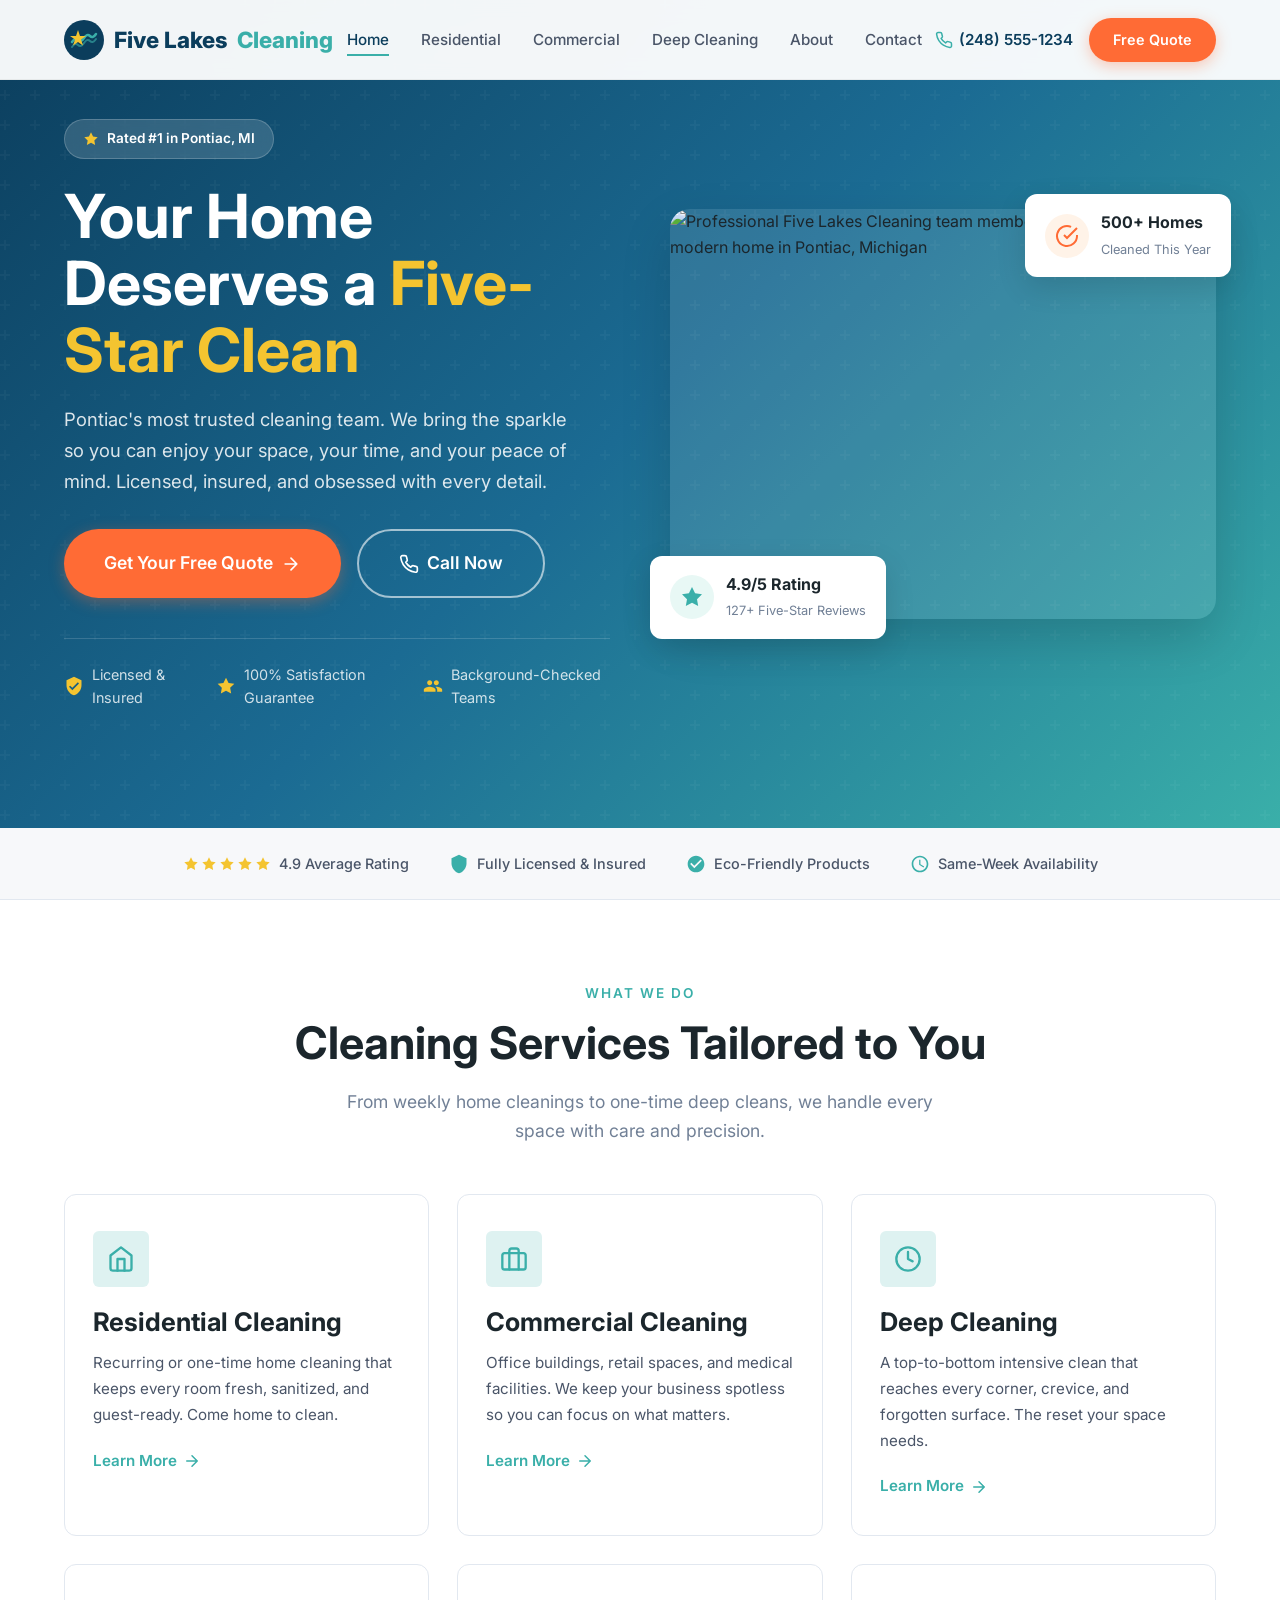
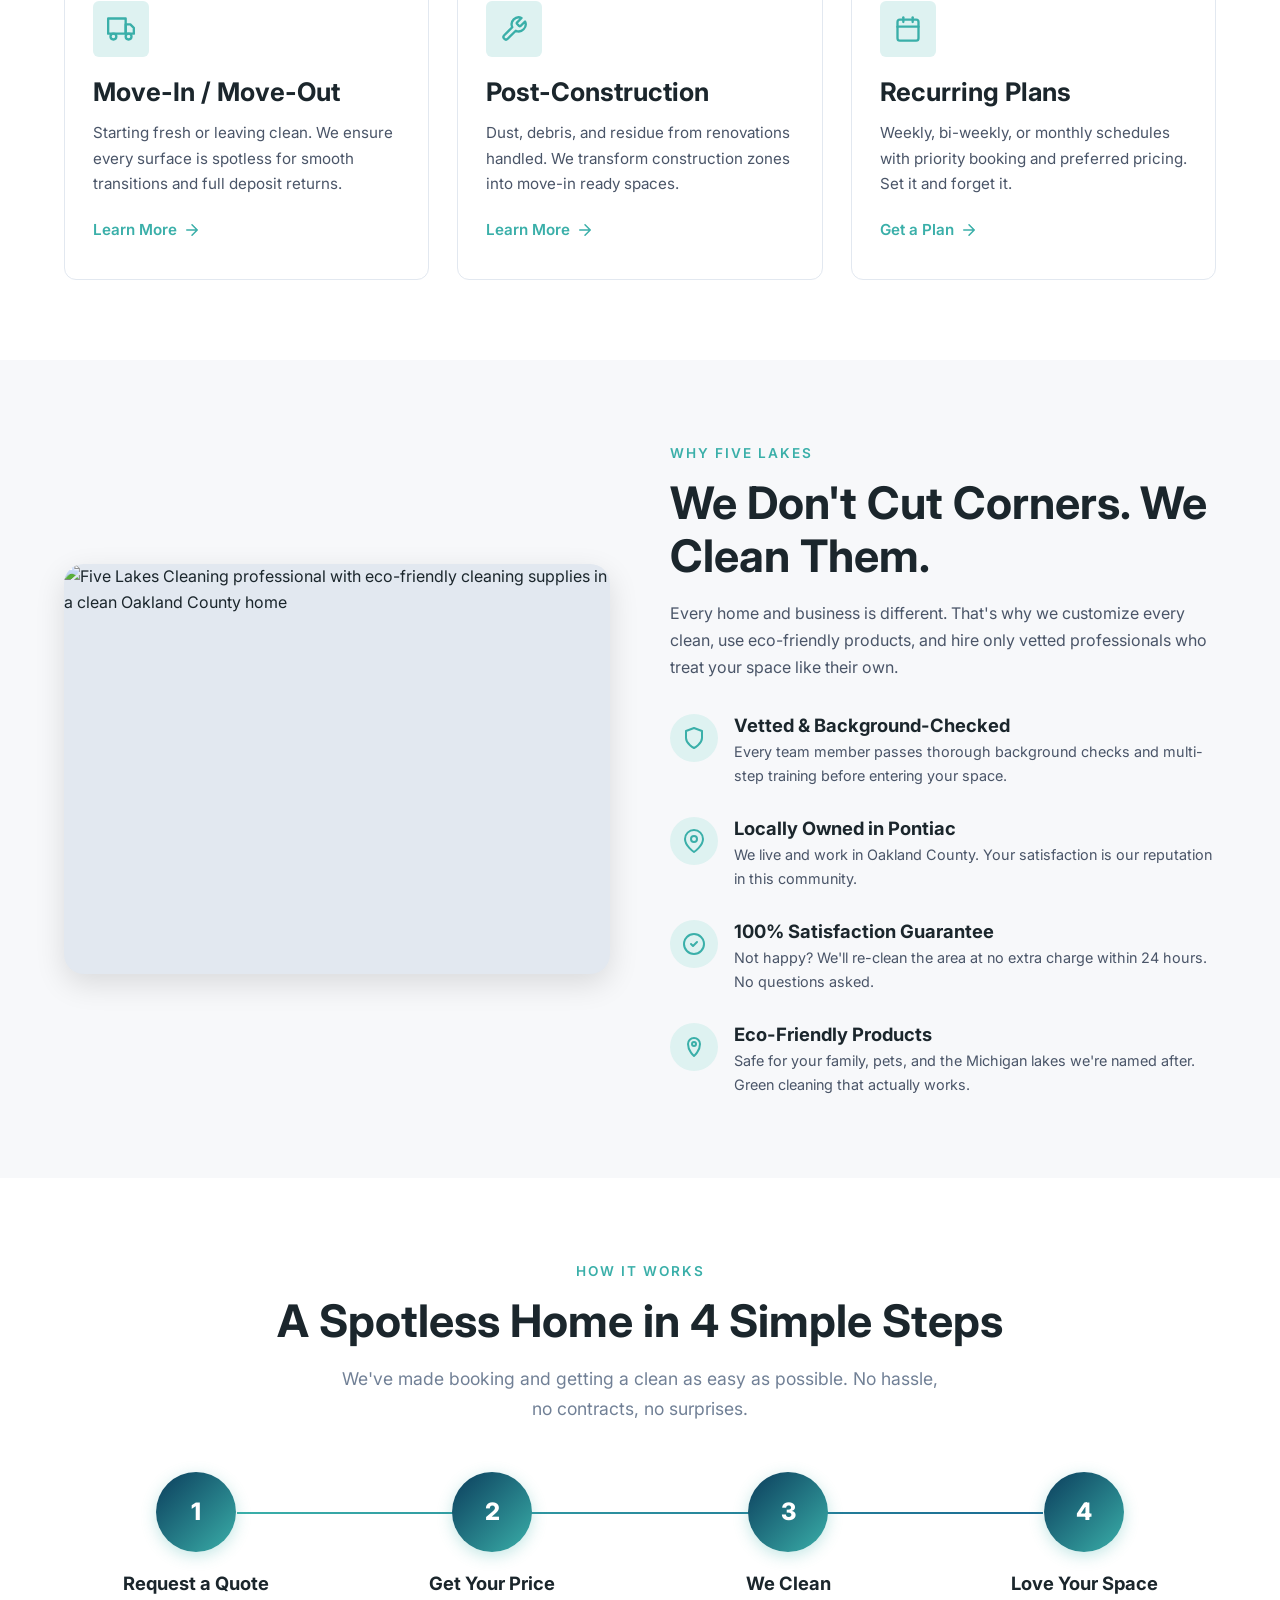
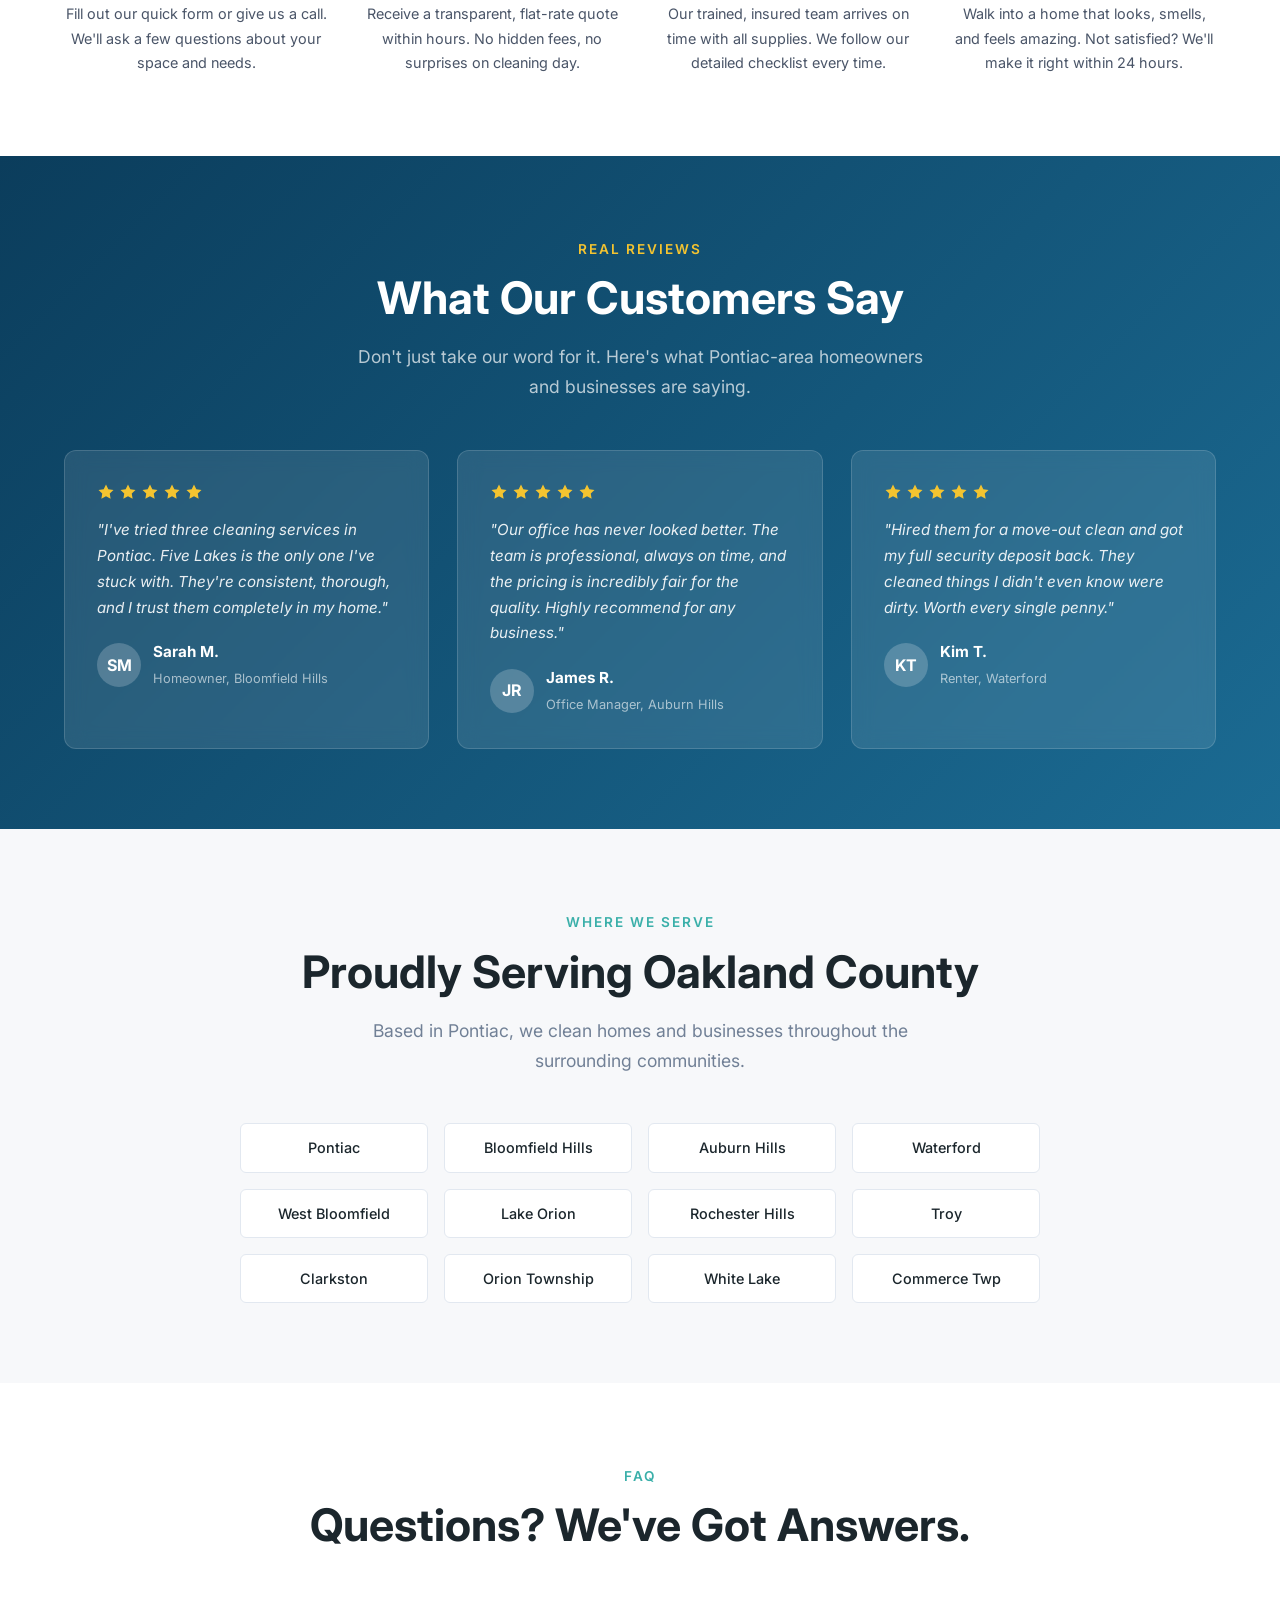
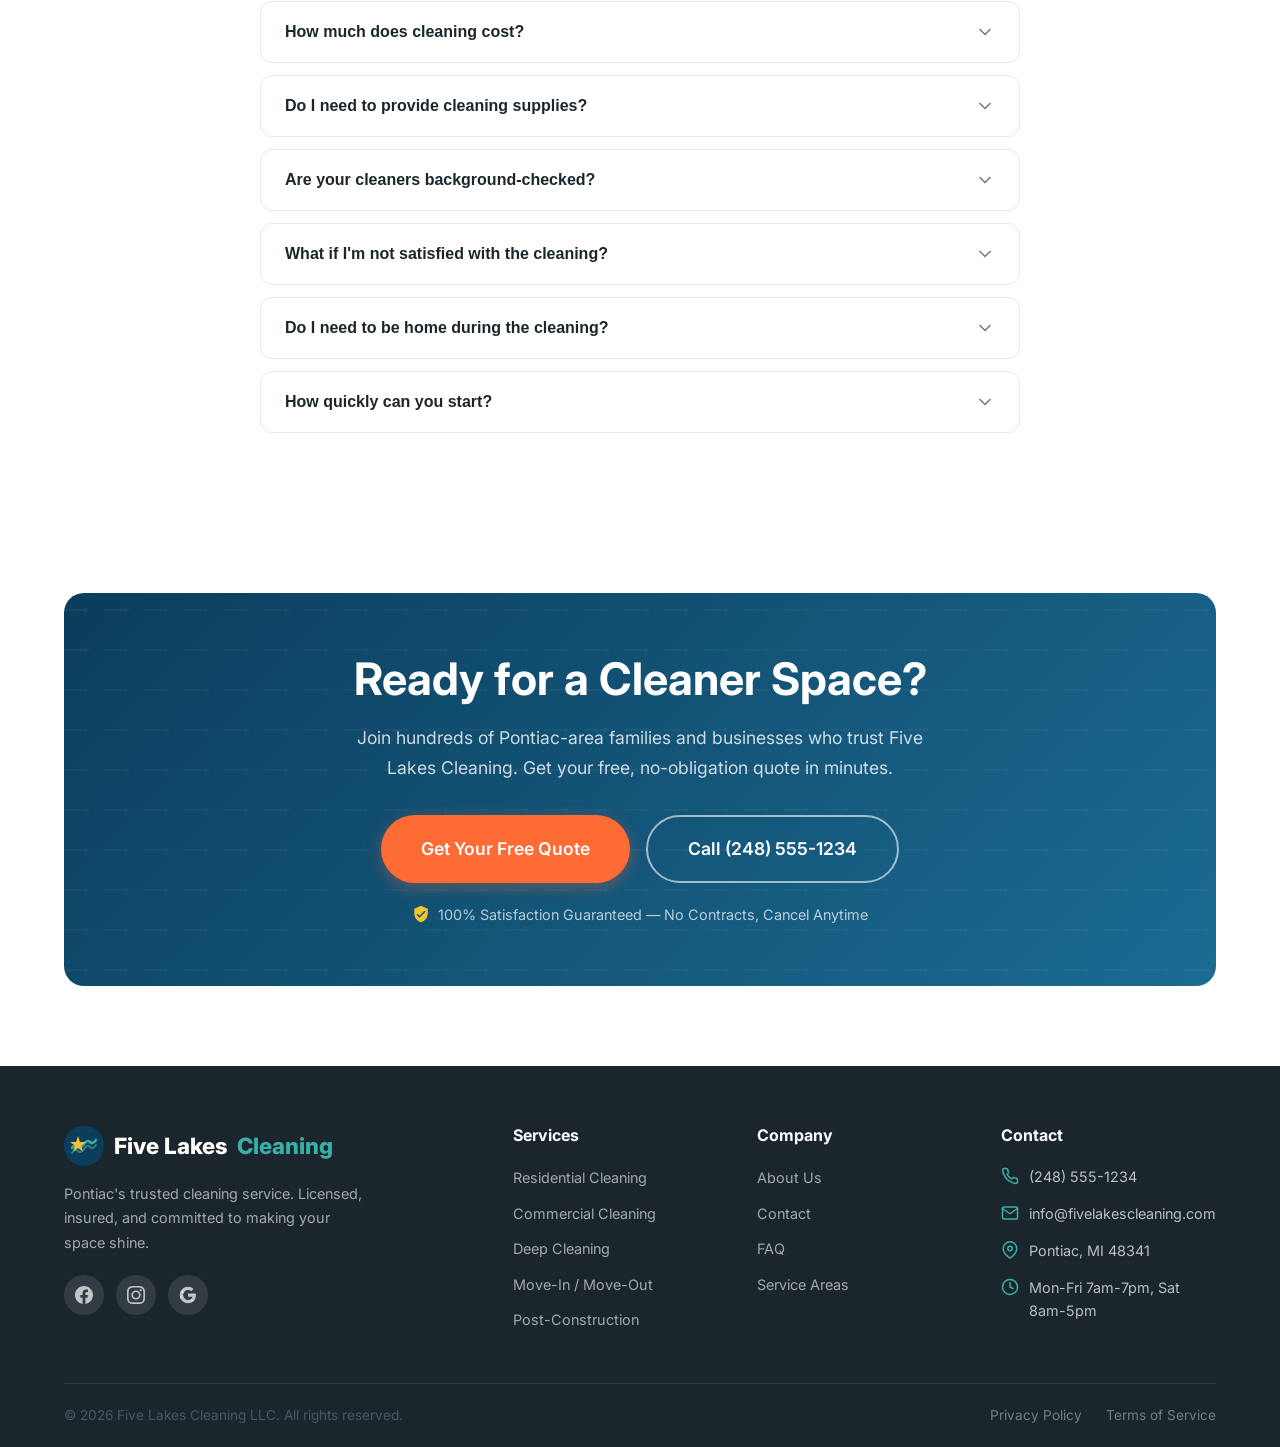
==== index.html @ cbcd9a7a "Initial Five Lakes Cleaning website" ====
<!DOCTYPE html>
<html lang="en">
<head>
  <meta charset="UTF-8">
  <meta name="viewport" content="width=device-width, initial-scale=1.0">
  <title>Five Lakes Cleaning | Professional Cleaning Services in Pontiac, MI</title>
  <meta name="description" content="Five Lakes Cleaning provides top-rated residential and commercial cleaning services in Pontiac, Michigan and surrounding Oakland County communities. Licensed, insured, 100% satisfaction guaranteed.">
  <meta name="keywords" content="cleaning service Pontiac MI, house cleaning Pontiac Michigan, commercial cleaning Oakland County, move in move out cleaning, deep cleaning Pontiac">
  <link rel="canonical" href="https://fivelakescleaning.com/">

  <!-- Open Graph -->
  <meta property="og:title" content="Five Lakes Cleaning | Pontiac, MI's Trusted Cleaning Service">
  <meta property="og:description" content="Professional residential & commercial cleaning in Pontiac, MI. Licensed, insured, 100% satisfaction guaranteed. Get your free quote today.">
  <meta property="og:type" content="website">
  <meta property="og:url" content="https://fivelakescleaning.com/">
  <meta property="og:locale" content="en_US">
  <meta property="og:site_name" content="Five Lakes Cleaning">

  <!-- Twitter -->
  <meta name="twitter:card" content="summary_large_image">
  <meta name="twitter:title" content="Five Lakes Cleaning | Pontiac, MI">
  <meta name="twitter:description" content="Professional cleaning services in Pontiac, Michigan. Get your free quote today.">

  <!-- Fonts -->
  <link rel="preconnect" href="https://fonts.googleapis.com">
  <link rel="preconnect" href="https://fonts.gstatic.com" crossorigin>
  <link href="https://fonts.googleapis.com/css2?family=Inter:wght@400;500;600;700;800&display=swap" rel="stylesheet">

  <!-- Styles -->
  <link rel="stylesheet" href="/css/styles.css">

  <!-- Favicon -->
  <link rel="icon" type="image/svg+xml" href="data:image/svg+xml,%3Csvg xmlns='http://www.w3.org/2000/svg' viewBox='0 0 100 100'%3E%3Ctext y='.9em' font-size='90'%3E%F0%9F%8C%8A%3C/text%3E%3C/svg%3E">

  <!-- Schema.org Local Business -->
  <script type="application/ld+json">
  {
    "@context": "https://schema.org",
    "@type": "LocalBusiness",
    "@id": "https://fivelakescleaning.com",
    "name": "Five Lakes Cleaning",
    "description": "Professional residential and commercial cleaning services in Pontiac, Michigan and Oakland County.",
    "url": "https://fivelakescleaning.com",
    "telephone": "+12485551234",
    "email": "info@fivelakescleaning.com",
    "address": {
      "@type": "PostalAddress",
      "addressLocality": "Pontiac",
      "addressRegion": "MI",
      "postalCode": "48341",
      "addressCountry": "US"
    },
    "geo": {
      "@type": "GeoCoordinates",
      "latitude": 42.6389,
      "longitude": -83.2910
    },
    "areaServed": [
      "Pontiac", "Bloomfield Hills", "Auburn Hills", "Waterford",
      "West Bloomfield", "Lake Orion", "Rochester Hills", "Troy",
      "Clarkston", "Orion Township", "White Lake", "Commerce Township"
    ],
    "priceRange": "$$",
    "openingHoursSpecification": [
      {
        "@type": "OpeningHoursSpecification",
        "dayOfWeek": ["Monday","Tuesday","Wednesday","Thursday","Friday"],
        "opens": "07:00",
        "closes": "19:00"
      },
      {
        "@type": "OpeningHoursSpecification",
        "dayOfWeek": "Saturday",
        "opens": "08:00",
        "closes": "17:00"
      }
    ],
    "aggregateRating": {
      "@type": "AggregateRating",
      "ratingValue": "4.9",
      "reviewCount": "127"
    },
    "hasOfferCatalog": {
      "@type": "OfferCatalog",
      "name": "Cleaning Services",
      "itemListElement": [
        {"@type": "Offer", "itemOffered": {"@type": "Service", "name": "Residential Cleaning"}},
        {"@type": "Offer", "itemOffered": {"@type": "Service", "name": "Commercial Cleaning"}},
        {"@type": "Offer", "itemOffered": {"@type": "Service", "name": "Deep Cleaning"}},
        {"@type": "Offer", "itemOffered": {"@type": "Service", "name": "Move-In/Move-Out Cleaning"}},
        {"@type": "Offer", "itemOffered": {"@type": "Service", "name": "Post-Construction Cleaning"}}
      ]
    }
  }
  </script>
</head>
<body>
  <a href="#main" class="skip-nav">Skip to main content</a>

  <!-- ===== HEADER ===== -->
  <header class="header" role="banner">
    <nav class="nav" aria-label="Main navigation">
      <a href="/" class="logo" aria-label="Five Lakes Cleaning - Home">
        <svg viewBox="0 0 40 40" fill="none" xmlns="http://www.w3.org/2000/svg">
          <circle cx="20" cy="20" r="20" fill="#0B3D5C"/>
          <path d="M8 22c2-3 4-4 6-2s4 1 6-2 4-4 6-2 4 1 6-2" stroke="#3AAFA9" stroke-width="2.5" stroke-linecap="round" fill="none"/>
          <path d="M8 27c2-3 4-4 6-2s4 1 6-2 4-4 6-2 4 1 6-2" stroke="#3AAFA9" stroke-width="2" stroke-linecap="round" fill="none" opacity="0.6"/>
          <path d="M14 10l2 6h6l-5 3.5 2 6-5-3.5-5 3.5 2-6L6 16h6l2-6z" fill="#F4C430" stroke="none"/>
        </svg>
        Five Lakes <span>Cleaning</span>
      </a>

      <div class="nav-links">
        <a href="/" class="active">Home</a>
        <a href="/residential/">Residential</a>
        <a href="/commercial/">Commercial</a>
        <a href="/deep-cleaning/">Deep Cleaning</a>
        <a href="/about/">About</a>
        <a href="/contact/">Contact</a>
      </div>

      <div class="nav-cta">
        <a href="tel:+12485551234" class="nav-phone">
          <svg xmlns="http://www.w3.org/2000/svg" viewBox="0 0 24 24" fill="none" stroke="currentColor" stroke-width="2" stroke-linecap="round" stroke-linejoin="round"><path d="M22 16.92v3a2 2 0 01-2.18 2 19.79 19.79 0 01-8.63-3.07 19.5 19.5 0 01-6-6 19.79 19.79 0 01-3.07-8.67A2 2 0 014.11 2h3a2 2 0 012 1.72c.127.96.361 1.903.7 2.81a2 2 0 01-.45 2.11L8.09 9.91a16 16 0 006 6l1.27-1.27a2 2 0 012.11-.45c.907.339 1.85.573 2.81.7A2 2 0 0122 16.92z"/></svg>
          (248) 555-1234
        </a>
        <a href="/contact/" class="btn btn-primary btn-sm">Free Quote</a>
      </div>

      <button class="menu-toggle" aria-label="Toggle navigation" aria-expanded="false">
        <span></span><span></span><span></span>
      </button>
    </nav>
  </header>

  <main id="main">
    <!-- ===== HERO ===== -->
    <section class="hero" aria-label="Welcome">
      <div class="container">
        <div class="hero-grid">
          <div class="hero-content">
            <div class="hero-badge">
              <svg xmlns="http://www.w3.org/2000/svg" viewBox="0 0 24 24" fill="currentColor"><path d="M12 2l3.09 6.26L22 9.27l-5 4.87 1.18 6.88L12 17.77l-6.18 3.25L7 14.14 2 9.27l6.91-1.01L12 2z"/></svg>
              Rated #1 in Pontiac, MI
            </div>
            <h1>Your Home Deserves a <em>Five-Star Clean</em></h1>
            <p class="hero-description">Pontiac's most trusted cleaning team. We bring the sparkle so you can enjoy your space, your time, and your peace of mind. Licensed, insured, and obsessed with every detail.</p>
            <div class="hero-buttons">
              <a href="/contact/" class="btn btn-primary btn-lg">Get Your Free Quote
                <svg xmlns="http://www.w3.org/2000/svg" width="20" height="20" viewBox="0 0 24 24" fill="none" stroke="currentColor" stroke-width="2" stroke-linecap="round" stroke-linejoin="round"><path d="M5 12h14M12 5l7 7-7 7"/></svg>
              </a>
              <a href="tel:+12485551234" class="btn btn-outline-white btn-lg">
                <svg xmlns="http://www.w3.org/2000/svg" width="20" height="20" viewBox="0 0 24 24" fill="none" stroke="currentColor" stroke-width="2" stroke-linecap="round" stroke-linejoin="round"><path d="M22 16.92v3a2 2 0 01-2.18 2 19.79 19.79 0 01-8.63-3.07 19.5 19.5 0 01-6-6 19.79 19.79 0 01-3.07-8.67A2 2 0 014.11 2h3a2 2 0 012 1.72c.127.96.361 1.903.7 2.81a2 2 0 01-.45 2.11L8.09 9.91a16 16 0 006 6l1.27-1.27a2 2 0 012.11-.45c.907.339 1.85.573 2.81.7A2 2 0 0122 16.92z"/></svg>
                Call Now
              </a>
            </div>
            <div class="hero-trust">
              <div class="trust-item">
                <svg xmlns="http://www.w3.org/2000/svg" viewBox="0 0 24 24" fill="currentColor"><path d="M12 1L3 5v6c0 5.55 3.84 10.74 9 12 5.16-1.26 9-6.45 9-12V5l-9-4zm-2 16l-4-4 1.41-1.41L10 14.17l6.59-6.59L18 9l-8 8z"/></svg>
                Licensed &amp; Insured
              </div>
              <div class="trust-item">
                <svg xmlns="http://www.w3.org/2000/svg" viewBox="0 0 24 24" fill="currentColor"><path d="M12 2l3.09 6.26L22 9.27l-5 4.87 1.18 6.88L12 17.77l-6.18 3.25L7 14.14 2 9.27l6.91-1.01L12 2z"/></svg>
                100% Satisfaction Guarantee
              </div>
              <div class="trust-item">
                <svg xmlns="http://www.w3.org/2000/svg" viewBox="0 0 24 24" fill="currentColor"><path d="M16 11c1.66 0 2.99-1.34 2.99-3S17.66 5 16 5c-1.66 0-3 1.34-3 3s1.34 3 3 3zm-8 0c1.66 0 2.99-1.34 2.99-3S9.66 5 8 5C6.34 5 5 6.34 5 8s1.34 3 3 3zm0 2c-2.33 0-7 1.17-7 3.5V19h14v-2.5c0-2.33-4.67-3.5-7-3.5zm8 0c-.29 0-.62.02-.97.05 1.16.84 1.97 1.97 1.97 3.45V19h6v-2.5c0-2.33-4.67-3.5-7-3.5z"/></svg>
                Background-Checked Teams
              </div>
            </div>
          </div>

          <div class="hero-image">
            <div class="hero-image-wrapper">
              <img src="https://images.unsplash.com/photo-1581578731548-c64695cc6952?auto=format&fit=crop&w=800&q=80" alt="Professional Five Lakes Cleaning team member cleaning a bright modern home in Pontiac, Michigan" width="800" height="600" loading="eager">
            </div>
            <div class="hero-float-card card-rating">
              <div class="float-card-icon green">
                <svg xmlns="http://www.w3.org/2000/svg" width="24" height="24" viewBox="0 0 24 24" fill="currentColor"><path d="M12 2l3.09 6.26L22 9.27l-5 4.87 1.18 6.88L12 17.77l-6.18 3.25L7 14.14 2 9.27l6.91-1.01L12 2z"/></svg>
              </div>
              <div class="float-card-text">
                <strong>4.9/5 Rating</strong>
                <span>127+ Five-Star Reviews</span>
              </div>
            </div>
            <div class="hero-float-card card-bookings">
              <div class="float-card-icon orange">
                <svg xmlns="http://www.w3.org/2000/svg" width="24" height="24" viewBox="0 0 24 24" fill="none" stroke="currentColor" stroke-width="2"><path d="M22 11.08V12a10 10 0 11-5.93-9.14"/><polyline points="22 4 12 14.01 9 11.01"/></svg>
              </div>
              <div class="float-card-text">
                <strong>500+ Homes</strong>
                <span>Cleaned This Year</span>
              </div>
            </div>
          </div>
        </div>
      </div>
    </section>

    <!-- ===== SOCIAL PROOF BAR ===== -->
    <section class="social-proof-bar" aria-label="Social proof">
      <div class="container">
        <div class="proof-items">
          <div class="proof-item">
            <div class="proof-stars">
              <svg xmlns="http://www.w3.org/2000/svg" viewBox="0 0 24 24" fill="currentColor"><path d="M12 2l3.09 6.26L22 9.27l-5 4.87 1.18 6.88L12 17.77l-6.18 3.25L7 14.14 2 9.27l6.91-1.01L12 2z"/></svg>
              <svg xmlns="http://www.w3.org/2000/svg" viewBox="0 0 24 24" fill="currentColor"><path d="M12 2l3.09 6.26L22 9.27l-5 4.87 1.18 6.88L12 17.77l-6.18 3.25L7 14.14 2 9.27l6.91-1.01L12 2z"/></svg>
              <svg xmlns="http://www.w3.org/2000/svg" viewBox="0 0 24 24" fill="currentColor"><path d="M12 2l3.09 6.26L22 9.27l-5 4.87 1.18 6.88L12 17.77l-6.18 3.25L7 14.14 2 9.27l6.91-1.01L12 2z"/></svg>
              <svg xmlns="http://www.w3.org/2000/svg" viewBox="0 0 24 24" fill="currentColor"><path d="M12 2l3.09 6.26L22 9.27l-5 4.87 1.18 6.88L12 17.77l-6.18 3.25L7 14.14 2 9.27l6.91-1.01L12 2z"/></svg>
              <svg xmlns="http://www.w3.org/2000/svg" viewBox="0 0 24 24" fill="currentColor"><path d="M12 2l3.09 6.26L22 9.27l-5 4.87 1.18 6.88L12 17.77l-6.18 3.25L7 14.14 2 9.27l6.91-1.01L12 2z"/></svg>
            </div>
            4.9 Average Rating
          </div>
          <div class="proof-item">
            <svg xmlns="http://www.w3.org/2000/svg" viewBox="0 0 24 24" fill="currentColor"><path d="M12 1L3 5v6c0 5.55 3.84 10.74 9 12 5.16-1.26 9-6.45 9-12V5l-9-4z"/></svg>
            Fully Licensed &amp; Insured
          </div>
          <div class="proof-item">
            <svg xmlns="http://www.w3.org/2000/svg" viewBox="0 0 24 24" fill="currentColor"><path d="M12 2C6.48 2 2 6.48 2 12s4.48 10 10 10 10-4.48 10-10S17.52 2 12 2zm-2 15l-5-5 1.41-1.41L10 14.17l7.59-7.59L19 8l-9 9z"/></svg>
            Eco-Friendly Products
          </div>
          <div class="proof-item">
            <svg xmlns="http://www.w3.org/2000/svg" viewBox="0 0 24 24" fill="currentColor"><path d="M11.99 2C6.47 2 2 6.48 2 12s4.47 10 9.99 10C17.52 22 22 17.52 22 12S17.52 2 11.99 2zM12 20c-4.42 0-8-3.58-8-8s3.58-8 8-8 8 3.58 8 8-3.58 8-8 8zm.5-13H11v6l5.25 3.15.75-1.23-4.5-2.67z"/></svg>
            Same-Week Availability
          </div>
        </div>
      </div>
    </section>

    <!-- ===== SERVICES ===== -->
    <section class="services" id="services" aria-label="Our services">
      <div class="container">
        <div class="text-center mb-5 fade-up">
          <span class="section-label">What We Do</span>
          <h2 class="section-title">Cleaning Services Tailored to You</h2>
          <p class="section-subtitle">From weekly home cleanings to one-time deep cleans, we handle every space with care and precision.</p>
        </div>

        <div class="services-grid">
          <!-- Residential -->
          <div class="service-card fade-up">
            <div class="service-icon">
              <svg xmlns="http://www.w3.org/2000/svg" viewBox="0 0 24 24" fill="none" stroke="currentColor" stroke-width="2" stroke-linecap="round" stroke-linejoin="round"><path d="M3 9l9-7 9 7v11a2 2 0 01-2 2H5a2 2 0 01-2-2z"/><polyline points="9 22 9 12 15 12 15 22"/></svg>
            </div>
            <h3>Residential Cleaning</h3>
            <p>Recurring or one-time home cleaning that keeps every room fresh, sanitized, and guest-ready. Come home to clean.</p>
            <a href="/residential/" class="service-link">Learn More <svg xmlns="http://www.w3.org/2000/svg" viewBox="0 0 24 24" fill="none" stroke="currentColor" stroke-width="2" stroke-linecap="round" stroke-linejoin="round"><path d="M5 12h14M12 5l7 7-7 7"/></svg></a>
          </div>

          <!-- Commercial -->
          <div class="service-card fade-up">
            <div class="service-icon">
              <svg xmlns="http://www.w3.org/2000/svg" viewBox="0 0 24 24" fill="none" stroke="currentColor" stroke-width="2" stroke-linecap="round" stroke-linejoin="round"><rect x="2" y="7" width="20" height="14" rx="2" ry="2"/><path d="M16 21V5a2 2 0 00-2-2h-4a2 2 0 00-2 2v16"/></svg>
            </div>
            <h3>Commercial Cleaning</h3>
            <p>Office buildings, retail spaces, and medical facilities. We keep your business spotless so you can focus on what matters.</p>
            <a href="/commercial/" class="service-link">Learn More <svg xmlns="http://www.w3.org/2000/svg" viewBox="0 0 24 24" fill="none" stroke="currentColor" stroke-width="2" stroke-linecap="round" stroke-linejoin="round"><path d="M5 12h14M12 5l7 7-7 7"/></svg></a>
          </div>

          <!-- Deep Cleaning -->
          <div class="service-card fade-up">
            <div class="service-icon">
              <svg xmlns="http://www.w3.org/2000/svg" viewBox="0 0 24 24" fill="none" stroke="currentColor" stroke-width="2" stroke-linecap="round" stroke-linejoin="round"><circle cx="12" cy="12" r="10"/><path d="M12 6v6l4 2"/></svg>
            </div>
            <h3>Deep Cleaning</h3>
            <p>A top-to-bottom intensive clean that reaches every corner, crevice, and forgotten surface. The reset your space needs.</p>
            <a href="/deep-cleaning/" class="service-link">Learn More <svg xmlns="http://www.w3.org/2000/svg" viewBox="0 0 24 24" fill="none" stroke="currentColor" stroke-width="2" stroke-linecap="round" stroke-linejoin="round"><path d="M5 12h14M12 5l7 7-7 7"/></svg></a>
          </div>

          <!-- Move In/Out -->
          <div class="service-card fade-up">
            <div class="service-icon">
              <svg xmlns="http://www.w3.org/2000/svg" viewBox="0 0 24 24" fill="none" stroke="currentColor" stroke-width="2" stroke-linecap="round" stroke-linejoin="round"><rect x="1" y="3" width="15" height="13"/><polygon points="16 8 20 8 23 11 23 16 16 16 16 8"/><circle cx="5.5" cy="18.5" r="2.5"/><circle cx="18.5" cy="18.5" r="2.5"/></svg>
            </div>
            <h3>Move-In / Move-Out</h3>
            <p>Starting fresh or leaving clean. We ensure every surface is spotless for smooth transitions and full deposit returns.</p>
            <a href="/move-in-move-out/" class="service-link">Learn More <svg xmlns="http://www.w3.org/2000/svg" viewBox="0 0 24 24" fill="none" stroke="currentColor" stroke-width="2" stroke-linecap="round" stroke-linejoin="round"><path d="M5 12h14M12 5l7 7-7 7"/></svg></a>
          </div>

          <!-- Post Construction -->
          <div class="service-card fade-up">
            <div class="service-icon">
              <svg xmlns="http://www.w3.org/2000/svg" viewBox="0 0 24 24" fill="none" stroke="currentColor" stroke-width="2" stroke-linecap="round" stroke-linejoin="round"><path d="M14.7 6.3a1 1 0 000 1.4l1.6 1.6a1 1 0 001.4 0l3.77-3.77a6 6 0 01-7.94 7.94l-6.91 6.91a2.12 2.12 0 01-3-3l6.91-6.91a6 6 0 017.94-7.94l-3.76 3.76z"/></svg>
            </div>
            <h3>Post-Construction</h3>
            <p>Dust, debris, and residue from renovations handled. We transform construction zones into move-in ready spaces.</p>
            <a href="/post-construction/" class="service-link">Learn More <svg xmlns="http://www.w3.org/2000/svg" viewBox="0 0 24 24" fill="none" stroke="currentColor" stroke-width="2" stroke-linecap="round" stroke-linejoin="round"><path d="M5 12h14M12 5l7 7-7 7"/></svg></a>
          </div>

          <!-- Recurring -->
          <div class="service-card fade-up">
            <div class="service-icon">
              <svg xmlns="http://www.w3.org/2000/svg" viewBox="0 0 24 24" fill="none" stroke="currentColor" stroke-width="2" stroke-linecap="round" stroke-linejoin="round"><rect x="3" y="4" width="18" height="18" rx="2" ry="2"/><line x1="16" y1="2" x2="16" y2="6"/><line x1="8" y1="2" x2="8" y2="6"/><line x1="3" y1="10" x2="21" y2="10"/></svg>
            </div>
            <h3>Recurring Plans</h3>
            <p>Weekly, bi-weekly, or monthly schedules with priority booking and preferred pricing. Set it and forget it.</p>
            <a href="/contact/" class="service-link">Get a Plan <svg xmlns="http://www.w3.org/2000/svg" viewBox="0 0 24 24" fill="none" stroke="currentColor" stroke-width="2" stroke-linecap="round" stroke-linejoin="round"><path d="M5 12h14M12 5l7 7-7 7"/></svg></a>
          </div>
        </div>
      </div>
    </section>

    <!-- ===== WHY CHOOSE US ===== -->
    <section class="why-us" id="why-us" aria-label="Why choose Five Lakes Cleaning">
      <div class="container">
        <div class="why-grid">
          <div class="why-image fade-up">
            <img src="https://images.unsplash.com/photo-1628177142898-93e36e4e3a50?auto=format&fit=crop&w=800&q=80" alt="Five Lakes Cleaning professional with eco-friendly cleaning supplies in a clean Oakland County home" width="800" height="600" loading="lazy">
          </div>
          <div class="fade-up">
            <span class="section-label">Why Five Lakes</span>
            <h2 class="section-title mb-3">We Don't Cut Corners. We Clean Them.</h2>
            <p class="mb-4" style="color: var(--text-light);">Every home and business is different. That's why we customize every clean, use eco-friendly products, and hire only vetted professionals who treat your space like their own.</p>

            <div class="why-features">
              <div class="why-feature">
                <div class="why-feature-icon">
                  <svg xmlns="http://www.w3.org/2000/svg" viewBox="0 0 24 24" fill="none" stroke="currentColor" stroke-width="2" stroke-linecap="round" stroke-linejoin="round"><path d="M12 22s8-4 8-10V5l-8-3-8 3v7c0 6 8 10 8 10z"/></svg>
                </div>
                <div>
                  <h4>Vetted &amp; Background-Checked</h4>
                  <p>Every team member passes thorough background checks and multi-step training before entering your space.</p>
                </div>
              </div>
              <div class="why-feature">
                <div class="why-feature-icon">
                  <svg xmlns="http://www.w3.org/2000/svg" viewBox="0 0 24 24" fill="none" stroke="currentColor" stroke-width="2" stroke-linecap="round" stroke-linejoin="round"><path d="M21 10c0 7-9 13-9 13s-9-6-9-13a9 9 0 0118 0z"/><circle cx="12" cy="10" r="3"/></svg>
                </div>
                <div>
                  <h4>Locally Owned in Pontiac</h4>
                  <p>We live and work in Oakland County. Your satisfaction is our reputation in this community.</p>
                </div>
              </div>
              <div class="why-feature">
                <div class="why-feature-icon">
                  <svg xmlns="http://www.w3.org/2000/svg" viewBox="0 0 24 24" fill="none" stroke="currentColor" stroke-width="2" stroke-linecap="round" stroke-linejoin="round"><path d="M12 22c5.523 0 10-4.477 10-10S17.523 2 12 2 2 6.477 2 12s4.477 10 10 10z"/><path d="M9 12l2 2 4-4"/></svg>
                </div>
                <div>
                  <h4>100% Satisfaction Guarantee</h4>
                  <p>Not happy? We'll re-clean the area at no extra charge within 24 hours. No questions asked.</p>
                </div>
              </div>
              <div class="why-feature">
                <div class="why-feature-icon">
                  <svg xmlns="http://www.w3.org/2000/svg" viewBox="0 0 24 24" fill="none" stroke="currentColor" stroke-width="2" stroke-linecap="round" stroke-linejoin="round"><path d="M12 3a6 6 0 00-6 6c0 7 6 12 6 12s6-5 6-12a6 6 0 00-6-6z"/><circle cx="12" cy="9" r="2"/></svg>
                </div>
                <div>
                  <h4>Eco-Friendly Products</h4>
                  <p>Safe for your family, pets, and the Michigan lakes we're named after. Green cleaning that actually works.</p>
                </div>
              </div>
            </div>
          </div>
        </div>
      </div>
    </section>

    <!-- ===== HOW IT WORKS ===== -->
    <section class="process" id="process" aria-label="How it works">
      <div class="container">
        <div class="text-center mb-5 fade-up">
          <span class="section-label">How It Works</span>
          <h2 class="section-title">A Spotless Home in 4 Simple Steps</h2>
          <p class="section-subtitle">We've made booking and getting a clean as easy as possible. No hassle, no contracts, no surprises.</p>
        </div>

        <div class="process-steps fade-up">
          <div class="process-step">
            <div class="step-number">1</div>
            <h4>Request a Quote</h4>
            <p>Fill out our quick form or give us a call. We'll ask a few questions about your space and needs.</p>
          </div>
          <div class="process-step">
            <div class="step-number">2</div>
            <h4>Get Your Price</h4>
            <p>Receive a transparent, flat-rate quote within hours. No hidden fees, no surprises on cleaning day.</p>
          </div>
          <div class="process-step">
            <div class="step-number">3</div>
            <h4>We Clean</h4>
            <p>Our trained, insured team arrives on time with all supplies. We follow our detailed checklist every time.</p>
          </div>
          <div class="process-step">
            <div class="step-number">4</div>
            <h4>Love Your Space</h4>
            <p>Walk into a home that looks, smells, and feels amazing. Not satisfied? We'll make it right within 24 hours.</p>
          </div>
        </div>
      </div>
    </section>

    <!-- ===== TESTIMONIALS ===== -->
    <section class="testimonials" id="testimonials" aria-label="Customer reviews">
      <div class="container">
        <div class="text-center mb-5 fade-up">
          <span class="section-label">Real Reviews</span>
          <h2 class="section-title">What Our Customers Say</h2>
          <p class="section-subtitle">Don't just take our word for it. Here's what Pontiac-area homeowners and businesses are saying.</p>
        </div>

        <div class="testimonial-grid fade-up">
          <div class="testimonial-card">
            <div class="testimonial-stars">
              <svg xmlns="http://www.w3.org/2000/svg" viewBox="0 0 24 24" fill="currentColor"><path d="M12 2l3.09 6.26L22 9.27l-5 4.87 1.18 6.88L12 17.77l-6.18 3.25L7 14.14 2 9.27l6.91-1.01L12 2z"/></svg>
              <svg xmlns="http://www.w3.org/2000/svg" viewBox="0 0 24 24" fill="currentColor"><path d="M12 2l3.09 6.26L22 9.27l-5 4.87 1.18 6.88L12 17.77l-6.18 3.25L7 14.14 2 9.27l6.91-1.01L12 2z"/></svg>
              <svg xmlns="http://www.w3.org/2000/svg" viewBox="0 0 24 24" fill="currentColor"><path d="M12 2l3.09 6.26L22 9.27l-5 4.87 1.18 6.88L12 17.77l-6.18 3.25L7 14.14 2 9.27l6.91-1.01L12 2z"/></svg>
              <svg xmlns="http://www.w3.org/2000/svg" viewBox="0 0 24 24" fill="currentColor"><path d="M12 2l3.09 6.26L22 9.27l-5 4.87 1.18 6.88L12 17.77l-6.18 3.25L7 14.14 2 9.27l6.91-1.01L12 2z"/></svg>
              <svg xmlns="http://www.w3.org/2000/svg" viewBox="0 0 24 24" fill="currentColor"><path d="M12 2l3.09 6.26L22 9.27l-5 4.87 1.18 6.88L12 17.77l-6.18 3.25L7 14.14 2 9.27l6.91-1.01L12 2z"/></svg>
            </div>
            <blockquote>"I've tried three cleaning services in Pontiac. Five Lakes is the only one I've stuck with. They're consistent, thorough, and I trust them completely in my home."</blockquote>
            <div class="testimonial-author">
              <div class="testimonial-avatar">SM</div>
              <div class="testimonial-author-info">
                <strong>Sarah M.</strong>
                <span>Homeowner, Bloomfield Hills</span>
              </div>
            </div>
          </div>

          <div class="testimonial-card">
            <div class="testimonial-stars">
              <svg xmlns="http://www.w3.org/2000/svg" viewBox="0 0 24 24" fill="currentColor"><path d="M12 2l3.09 6.26L22 9.27l-5 4.87 1.18 6.88L12 17.77l-6.18 3.25L7 14.14 2 9.27l6.91-1.01L12 2z"/></svg>
              <svg xmlns="http://www.w3.org/2000/svg" viewBox="0 0 24 24" fill="currentColor"><path d="M12 2l3.09 6.26L22 9.27l-5 4.87 1.18 6.88L12 17.77l-6.18 3.25L7 14.14 2 9.27l6.91-1.01L12 2z"/></svg>
              <svg xmlns="http://www.w3.org/2000/svg" viewBox="0 0 24 24" fill="currentColor"><path d="M12 2l3.09 6.26L22 9.27l-5 4.87 1.18 6.88L12 17.77l-6.18 3.25L7 14.14 2 9.27l6.91-1.01L12 2z"/></svg>
              <svg xmlns="http://www.w3.org/2000/svg" viewBox="0 0 24 24" fill="currentColor"><path d="M12 2l3.09 6.26L22 9.27l-5 4.87 1.18 6.88L12 17.77l-6.18 3.25L7 14.14 2 9.27l6.91-1.01L12 2z"/></svg>
              <svg xmlns="http://www.w3.org/2000/svg" viewBox="0 0 24 24" fill="currentColor"><path d="M12 2l3.09 6.26L22 9.27l-5 4.87 1.18 6.88L12 17.77l-6.18 3.25L7 14.14 2 9.27l6.91-1.01L12 2z"/></svg>
            </div>
            <blockquote>"Our office has never looked better. The team is professional, always on time, and the pricing is incredibly fair for the quality. Highly recommend for any business."</blockquote>
            <div class="testimonial-author">
              <div class="testimonial-avatar">JR</div>
              <div class="testimonial-author-info">
                <strong>James R.</strong>
                <span>Office Manager, Auburn Hills</span>
              </div>
            </div>
          </div>

          <div class="testimonial-card">
            <div class="testimonial-stars">
              <svg xmlns="http://www.w3.org/2000/svg" viewBox="0 0 24 24" fill="currentColor"><path d="M12 2l3.09 6.26L22 9.27l-5 4.87 1.18 6.88L12 17.77l-6.18 3.25L7 14.14 2 9.27l6.91-1.01L12 2z"/></svg>
              <svg xmlns="http://www.w3.org/2000/svg" viewBox="0 0 24 24" fill="currentColor"><path d="M12 2l3.09 6.26L22 9.27l-5 4.87 1.18 6.88L12 17.77l-6.18 3.25L7 14.14 2 9.27l6.91-1.01L12 2z"/></svg>
              <svg xmlns="http://www.w3.org/2000/svg" viewBox="0 0 24 24" fill="currentColor"><path d="M12 2l3.09 6.26L22 9.27l-5 4.87 1.18 6.88L12 17.77l-6.18 3.25L7 14.14 2 9.27l6.91-1.01L12 2z"/></svg>
              <svg xmlns="http://www.w3.org/2000/svg" viewBox="0 0 24 24" fill="currentColor"><path d="M12 2l3.09 6.26L22 9.27l-5 4.87 1.18 6.88L12 17.77l-6.18 3.25L7 14.14 2 9.27l6.91-1.01L12 2z"/></svg>
              <svg xmlns="http://www.w3.org/2000/svg" viewBox="0 0 24 24" fill="currentColor"><path d="M12 2l3.09 6.26L22 9.27l-5 4.87 1.18 6.88L12 17.77l-6.18 3.25L7 14.14 2 9.27l6.91-1.01L12 2z"/></svg>
            </div>
            <blockquote>"Hired them for a move-out clean and got my full security deposit back. They cleaned things I didn't even know were dirty. Worth every single penny."</blockquote>
            <div class="testimonial-author">
              <div class="testimonial-avatar">KT</div>
              <div class="testimonial-author-info">
                <strong>Kim T.</strong>
                <span>Renter, Waterford</span>
              </div>
            </div>
          </div>
        </div>
      </div>
    </section>

    <!-- ===== SERVICE AREAS ===== -->
    <section class="service-areas" id="areas" aria-label="Service areas">
      <div class="container">
        <div class="text-center mb-5 fade-up">
          <span class="section-label">Where We Serve</span>
          <h2 class="section-title">Proudly Serving Oakland County</h2>
          <p class="section-subtitle">Based in Pontiac, we clean homes and businesses throughout the surrounding communities.</p>
        </div>
        <div class="areas-grid fade-up">
          <div class="area-tag">Pontiac</div>
          <div class="area-tag">Bloomfield Hills</div>
          <div class="area-tag">Auburn Hills</div>
          <div class="area-tag">Waterford</div>
          <div class="area-tag">West Bloomfield</div>
          <div class="area-tag">Lake Orion</div>
          <div class="area-tag">Rochester Hills</div>
          <div class="area-tag">Troy</div>
          <div class="area-tag">Clarkston</div>
          <div class="area-tag">Orion Township</div>
          <div class="area-tag">White Lake</div>
          <div class="area-tag">Commerce Twp</div>
        </div>
      </div>
    </section>

    <!-- ===== FAQ ===== -->
    <section class="faq" id="faq" aria-label="Frequently asked questions">
      <div class="container">
        <div class="text-center mb-5 fade-up">
          <span class="section-label">FAQ</span>
          <h2 class="section-title">Questions? We've Got Answers.</h2>
        </div>
        <div class="faq-list fade-up">
          <div class="faq-item">
            <button class="faq-question" aria-expanded="false">
              How much does cleaning cost?
              <svg xmlns="http://www.w3.org/2000/svg" viewBox="0 0 24 24" fill="none" stroke="currentColor" stroke-width="2" stroke-linecap="round" stroke-linejoin="round"><polyline points="6 9 12 15 18 9"/></svg>
            </button>
            <div class="faq-answer">
              <div class="faq-answer-inner">Every home is different, so we provide custom quotes based on your square footage, number of rooms, and the type of service you need. Most standard home cleanings range from $120 to $280. Request a free quote and we'll get you an exact price within hours.</div>
            </div>
          </div>
          <div class="faq-item">
            <button class="faq-question" aria-expanded="false">
              Do I need to provide cleaning supplies?
              <svg xmlns="http://www.w3.org/2000/svg" viewBox="0 0 24 24" fill="none" stroke="currentColor" stroke-width="2" stroke-linecap="round" stroke-linejoin="round"><polyline points="6 9 12 15 18 9"/></svg>
            </button>
            <div class="faq-answer">
              <div class="faq-answer-inner">No. We bring all of our own professional-grade, eco-friendly cleaning supplies and equipment. If you have a preferred product you'd like us to use, just let us know and we're happy to accommodate.</div>
            </div>
          </div>
          <div class="faq-item">
            <button class="faq-question" aria-expanded="false">
              Are your cleaners background-checked?
              <svg xmlns="http://www.w3.org/2000/svg" viewBox="0 0 24 24" fill="none" stroke="currentColor" stroke-width="2" stroke-linecap="round" stroke-linejoin="round"><polyline points="6 9 12 15 18 9"/></svg>
            </button>
            <div class="faq-answer">
              <div class="faq-answer-inner">Absolutely. Every member of our team undergoes a thorough background check, reference verification, and multi-step training before they ever step foot in your home or business. Your safety and trust are our top priority.</div>
            </div>
          </div>
          <div class="faq-item">
            <button class="faq-question" aria-expanded="false">
              What if I'm not satisfied with the cleaning?
              <svg xmlns="http://www.w3.org/2000/svg" viewBox="0 0 24 24" fill="none" stroke="currentColor" stroke-width="2" stroke-linecap="round" stroke-linejoin="round"><polyline points="6 9 12 15 18 9"/></svg>
            </button>
            <div class="faq-answer">
              <div class="faq-answer-inner">We stand behind every clean with our 100% Satisfaction Guarantee. If any area doesn't meet your expectations, contact us within 24 hours and we'll re-clean that area at absolutely no additional cost. No questions asked.</div>
            </div>
          </div>
          <div class="faq-item">
            <button class="faq-question" aria-expanded="false">
              Do I need to be home during the cleaning?
              <svg xmlns="http://www.w3.org/2000/svg" viewBox="0 0 24 24" fill="none" stroke="currentColor" stroke-width="2" stroke-linecap="round" stroke-linejoin="round"><polyline points="6 9 12 15 18 9"/></svg>
            </button>
            <div class="faq-answer">
              <div class="faq-answer-inner">Not at all. Many of our clients provide a key, garage code, or smart lock access. We're fully insured and bonded, so you can trust us in your home whether you're there or not. We'll lock up when we leave.</div>
            </div>
          </div>
          <div class="faq-item">
            <button class="faq-question" aria-expanded="false">
              How quickly can you start?
              <svg xmlns="http://www.w3.org/2000/svg" viewBox="0 0 24 24" fill="none" stroke="currentColor" stroke-width="2" stroke-linecap="round" stroke-linejoin="round"><polyline points="6 9 12 15 18 9"/></svg>
            </button>
            <div class="faq-answer">
              <div class="faq-answer-inner">We typically have same-week availability. For urgent requests, we can sometimes accommodate next-day service. Contact us and we'll do our best to fit your schedule.</div>
            </div>
          </div>
        </div>
      </div>
    </section>

    <!-- ===== CTA ===== -->
    <section class="cta-section" aria-label="Get started">
      <div class="container">
        <div class="cta-box fade-up">
          <h2>Ready for a Cleaner Space?</h2>
          <p>Join hundreds of Pontiac-area families and businesses who trust Five Lakes Cleaning. Get your free, no-obligation quote in minutes.</p>
          <div class="cta-buttons">
            <a href="/contact/" class="btn btn-primary btn-lg">Get Your Free Quote</a>
            <a href="tel:+12485551234" class="btn btn-outline-white btn-lg">Call (248) 555-1234</a>
          </div>
          <div class="cta-guarantee">
            <svg xmlns="http://www.w3.org/2000/svg" viewBox="0 0 24 24" fill="currentColor"><path d="M12 1L3 5v6c0 5.55 3.84 10.74 9 12 5.16-1.26 9-6.45 9-12V5l-9-4zm-2 16l-4-4 1.41-1.41L10 14.17l6.59-6.59L18 9l-8 8z"/></svg>
            100% Satisfaction Guaranteed &mdash; No Contracts, Cancel Anytime
          </div>
        </div>
      </div>
    </section>
  </main>

  <!-- ===== FOOTER ===== -->
  <footer class="footer" role="contentinfo">
    <div class="container">
      <div class="footer-grid">
        <div class="footer-brand">
          <a href="/" class="logo" style="color:#fff; margin-bottom:16px;">
            <svg viewBox="0 0 40 40" fill="none" xmlns="http://www.w3.org/2000/svg" width="36" height="36">
              <circle cx="20" cy="20" r="20" fill="#0B3D5C"/>
              <path d="M8 22c2-3 4-4 6-2s4 1 6-2 4-4 6-2 4 1 6-2" stroke="#3AAFA9" stroke-width="2.5" stroke-linecap="round" fill="none"/>
              <path d="M8 27c2-3 4-4 6-2s4 1 6-2 4-4 6-2 4 1 6-2" stroke="#3AAFA9" stroke-width="2" stroke-linecap="round" fill="none" opacity="0.6"/>
              <path d="M14 10l2 6h6l-5 3.5 2 6-5-3.5-5 3.5 2-6L6 16h6l2-6z" fill="#F4C430"/>
            </svg>
            Five Lakes <span>Cleaning</span>
          </a>
          <p>Pontiac's trusted cleaning service. Licensed, insured, and committed to making your space shine.</p>
          <div class="footer-social">
            <a href="#" aria-label="Facebook"><svg xmlns="http://www.w3.org/2000/svg" width="18" height="18" viewBox="0 0 24 24" fill="currentColor"><path d="M24 12.073c0-6.627-5.373-12-12-12s-12 5.373-12 12c0 5.99 4.388 10.954 10.125 11.854v-8.385H7.078v-3.47h3.047V9.43c0-3.007 1.792-4.669 4.533-4.669 1.312 0 2.686.235 2.686.235v2.953H15.83c-1.491 0-1.956.925-1.956 1.874v2.25h3.328l-.532 3.47h-2.796v8.385C19.612 23.027 24 18.062 24 12.073z"/></svg></a>
            <a href="#" aria-label="Instagram"><svg xmlns="http://www.w3.org/2000/svg" width="18" height="18" viewBox="0 0 24 24" fill="currentColor"><path d="M12 2.163c3.204 0 3.584.012 4.85.07 3.252.148 4.771 1.691 4.919 4.919.058 1.265.069 1.645.069 4.849 0 3.205-.012 3.584-.069 4.849-.149 3.225-1.664 4.771-4.919 4.919-1.266.058-1.644.07-4.85.07-3.204 0-3.584-.012-4.849-.07-3.26-.149-4.771-1.699-4.919-4.92-.058-1.265-.07-1.644-.07-4.849 0-3.204.013-3.583.07-4.849.149-3.227 1.664-4.771 4.919-4.919 1.266-.057 1.645-.069 4.849-.069zM12 0C8.741 0 8.333.014 7.053.072 2.695.272.273 2.69.073 7.052.014 8.333 0 8.741 0 12c0 3.259.014 3.668.072 4.948.2 4.358 2.618 6.78 6.98 6.98C8.333 23.986 8.741 24 12 24c3.259 0 3.668-.014 4.948-.072 4.354-.2 6.782-2.618 6.979-6.98.059-1.28.073-1.689.073-4.948 0-3.259-.014-3.667-.072-4.947-.196-4.354-2.617-6.78-6.979-6.98C15.668.014 15.259 0 12 0zm0 5.838a6.162 6.162 0 100 12.324 6.162 6.162 0 000-12.324zM12 16a4 4 0 110-8 4 4 0 010 8zm6.406-11.845a1.44 1.44 0 100 2.881 1.44 1.44 0 000-2.881z"/></svg></a>
            <a href="#" aria-label="Google Business"><svg xmlns="http://www.w3.org/2000/svg" width="18" height="18" viewBox="0 0 24 24" fill="currentColor"><path d="M22.56 12.25c0-.78-.07-1.53-.2-2.25H12v4.26h5.92a5.06 5.06 0 01-2.2 3.32v2.77h3.57c2.08-1.92 3.28-4.74 3.28-8.1z"/><path d="M12 23c2.97 0 5.46-.98 7.28-2.66l-3.57-2.77c-.98.66-2.23 1.06-3.71 1.06-2.86 0-5.29-1.93-6.16-4.53H2.18v2.84C3.99 20.53 7.7 23 12 23z"/><path d="M5.84 14.09c-.22-.66-.35-1.36-.35-2.09s.13-1.43.35-2.09V7.07H2.18C1.43 8.55 1 10.22 1 12s.43 3.45 1.18 4.93l2.85-2.22.81-.62z"/><path d="M12 5.38c1.62 0 3.06.56 4.21 1.64l3.15-3.15C17.45 2.09 14.97 1 12 1 7.7 1 3.99 3.47 2.18 7.07l3.66 2.84c.87-2.6 3.3-4.53 6.16-4.53z"/></svg></a>
          </div>
        </div>

        <div>
          <h4>Services</h4>
          <ul class="footer-links">
            <li><a href="/residential/">Residential Cleaning</a></li>
            <li><a href="/commercial/">Commercial Cleaning</a></li>
            <li><a href="/deep-cleaning/">Deep Cleaning</a></li>
            <li><a href="/move-in-move-out/">Move-In / Move-Out</a></li>
            <li><a href="/post-construction/">Post-Construction</a></li>
          </ul>
        </div>

        <div>
          <h4>Company</h4>
          <ul class="footer-links">
            <li><a href="/about/">About Us</a></li>
            <li><a href="/contact/">Contact</a></li>
            <li><a href="#faq">FAQ</a></li>
            <li><a href="#areas">Service Areas</a></li>
          </ul>
        </div>

        <div>
          <h4>Contact</h4>
          <div class="footer-contact-item">
            <svg xmlns="http://www.w3.org/2000/svg" viewBox="0 0 24 24" fill="none" stroke="currentColor" stroke-width="2" stroke-linecap="round" stroke-linejoin="round"><path d="M22 16.92v3a2 2 0 01-2.18 2 19.79 19.79 0 01-8.63-3.07 19.5 19.5 0 01-6-6 19.79 19.79 0 01-3.07-8.67A2 2 0 014.11 2h3a2 2 0 012 1.72c.127.96.361 1.903.7 2.81a2 2 0 01-.45 2.11L8.09 9.91a16 16 0 006 6l1.27-1.27a2 2 0 012.11-.45c.907.339 1.85.573 2.81.7A2 2 0 0122 16.92z"/></svg>
            <a href="tel:+12485551234">(248) 555-1234</a>
          </div>
          <div class="footer-contact-item">
            <svg xmlns="http://www.w3.org/2000/svg" viewBox="0 0 24 24" fill="none" stroke="currentColor" stroke-width="2" stroke-linecap="round" stroke-linejoin="round"><path d="M4 4h16c1.1 0 2 .9 2 2v12c0 1.1-.9 2-2 2H4c-1.1 0-2-.9-2-2V6c0-1.1.9-2 2-2z"/><polyline points="22,6 12,13 2,6"/></svg>
            <a href="mailto:info@fivelakescleaning.com">info@fivelakescleaning.com</a>
          </div>
          <div class="footer-contact-item">
            <svg xmlns="http://www.w3.org/2000/svg" viewBox="0 0 24 24" fill="none" stroke="currentColor" stroke-width="2" stroke-linecap="round" stroke-linejoin="round"><path d="M21 10c0 7-9 13-9 13s-9-6-9-13a9 9 0 0118 0z"/><circle cx="12" cy="10" r="3"/></svg>
            Pontiac, MI 48341
          </div>
          <div class="footer-contact-item">
            <svg xmlns="http://www.w3.org/2000/svg" viewBox="0 0 24 24" fill="none" stroke="currentColor" stroke-width="2" stroke-linecap="round" stroke-linejoin="round"><circle cx="12" cy="12" r="10"/><polyline points="12 6 12 12 16 14"/></svg>
            Mon-Fri 7am-7pm, Sat 8am-5pm
          </div>
        </div>
      </div>

      <div class="footer-bottom">
        <p>&copy; 2026 Five Lakes Cleaning LLC. All rights reserved.</p>
        <div class="footer-bottom-links">
          <a href="/privacy/">Privacy Policy</a>
          <a href="/terms/">Terms of Service</a>
        </div>
      </div>
    </div>
  </footer>

  <script src="/js/main.js"></script>
</body>
</html>
---- css/styles.css ----
/* ===== FIVE LAKES CLEANING - MASTER STYLESHEET ===== */

/* --- CSS Custom Properties --- */
:root {
  --primary: #0B3D5C;
  --primary-light: #1B6B93;
  --secondary: #3AAFA9;
  --secondary-light: #DEF2F1;
  --accent: #FF6B35;
  --accent-hover: #E85A28;
  --gold: #F4C430;
  --text: #1B262C;
  --text-light: #4A5568;
  --text-muted: #718096;
  --white: #FFFFFF;
  --off-white: #FAFAFA;
  --light-gray: #F7F8FA;
  --border: #E2E8F0;
  --shadow-sm: 0 1px 3px rgba(0,0,0,0.08);
  --shadow-md: 0 4px 12px rgba(0,0,0,0.1);
  --shadow-lg: 0 10px 30px rgba(0,0,0,0.12);
  --shadow-xl: 0 20px 50px rgba(0,0,0,0.15);
  --radius-sm: 6px;
  --radius-md: 12px;
  --radius-lg: 20px;
  --radius-full: 50px;
  --transition: 0.3s ease;
  --max-width: 1200px;
  --header-height: 80px;
}

/* --- Reset & Base --- */
*, *::before, *::after {
  box-sizing: border-box;
  margin: 0;
  padding: 0;
}

html {
  scroll-behavior: smooth;
  font-size: 16px;
  -webkit-font-smoothing: antialiased;
  -moz-osx-font-smoothing: grayscale;
}

body {
  font-family: 'Inter', -apple-system, BlinkMacSystemFont, 'Segoe UI', Roboto, sans-serif;
  color: var(--text);
  background: var(--white);
  line-height: 1.6;
  overflow-x: hidden;
}

img {
  max-width: 100%;
  height: auto;
  display: block;
}

a {
  color: inherit;
  text-decoration: none;
  transition: color var(--transition);
}

ul, ol {
  list-style: none;
}

h1, h2, h3, h4, h5, h6 {
  font-weight: 700;
  line-height: 1.2;
  color: var(--text);
}

h1 { font-size: clamp(2.2rem, 5vw, 3.5rem); }
h2 { font-size: clamp(1.8rem, 4vw, 2.8rem); }
h3 { font-size: clamp(1.3rem, 2.5vw, 1.6rem); }
h4 { font-size: 1.15rem; }

p {
  color: var(--text-light);
  line-height: 1.7;
}

.container {
  width: 100%;
  max-width: var(--max-width);
  margin: 0 auto;
  padding: 0 24px;
}

section {
  padding: 80px 0;
}

/* --- Utility Classes --- */
.text-center { text-align: center; }
.text-white { color: var(--white); }
.text-accent { color: var(--accent); }
.text-primary { color: var(--primary); }
.text-secondary { color: var(--secondary); }
.mb-1 { margin-bottom: 8px; }
.mb-2 { margin-bottom: 16px; }
.mb-3 { margin-bottom: 24px; }
.mb-4 { margin-bottom: 32px; }
.mb-5 { margin-bottom: 48px; }

.section-label {
  display: inline-block;
  font-size: 0.85rem;
  font-weight: 600;
  text-transform: uppercase;
  letter-spacing: 2px;
  color: var(--secondary);
  margin-bottom: 12px;
}

.section-title {
  margin-bottom: 16px;
}

.section-subtitle {
  font-size: 1.1rem;
  color: var(--text-muted);
  max-width: 600px;
  margin: 0 auto 48px;
}

/* --- Buttons --- */
.btn {
  display: inline-flex;
  align-items: center;
  justify-content: center;
  gap: 8px;
  padding: 14px 32px;
  border-radius: var(--radius-full);
  font-size: 1rem;
  font-weight: 600;
  cursor: pointer;
  border: none;
  transition: all var(--transition);
  white-space: nowrap;
}

.btn-primary {
  background: var(--accent);
  color: var(--white);
  box-shadow: 0 4px 15px rgba(255, 107, 53, 0.35);
}

.btn-primary:hover {
  background: var(--accent-hover);
  transform: translateY(-2px);
  box-shadow: 0 6px 20px rgba(255, 107, 53, 0.45);
}

.btn-secondary {
  background: var(--white);
  color: var(--primary);
  border: 2px solid var(--primary);
}

.btn-secondary:hover {
  background: var(--primary);
  color: var(--white);
  transform: translateY(-2px);
}

.btn-white {
  background: var(--white);
  color: var(--primary);
  box-shadow: var(--shadow-md);
}

.btn-white:hover {
  transform: translateY(-2px);
  box-shadow: var(--shadow-lg);
}

.btn-outline-white {
  background: transparent;
  color: var(--white);
  border: 2px solid rgba(255,255,255,0.6);
}

.btn-outline-white:hover {
  background: var(--white);
  color: var(--primary);
}

.btn-lg {
  padding: 18px 40px;
  font-size: 1.1rem;
}

.btn-sm {
  padding: 10px 24px;
  font-size: 0.9rem;
}

/* --- Header / Navigation --- */
.header {
  position: fixed;
  top: 0;
  left: 0;
  right: 0;
  z-index: 1000;
  background: rgba(255,255,255,0.95);
  backdrop-filter: blur(10px);
  -webkit-backdrop-filter: blur(10px);
  border-bottom: 1px solid rgba(0,0,0,0.05);
  height: var(--header-height);
  transition: all var(--transition);
}

.header.scrolled {
  box-shadow: var(--shadow-md);
}

.nav {
  display: flex;
  align-items: center;
  justify-content: space-between;
  height: var(--header-height);
  max-width: var(--max-width);
  margin: 0 auto;
  padding: 0 24px;
}

.logo {
  display: flex;
  align-items: center;
  gap: 10px;
  font-size: 1.4rem;
  font-weight: 800;
  color: var(--primary);
  z-index: 1001;
}

.logo svg {
  width: 40px;
  height: 40px;
}

.logo span {
  color: var(--secondary);
}

.nav-links {
  display: flex;
  align-items: center;
  gap: 32px;
}

.nav-links a {
  font-size: 0.95rem;
  font-weight: 500;
  color: var(--text-light);
  position: relative;
  padding: 4px 0;
}

.nav-links a::after {
  content: '';
  position: absolute;
  bottom: 0;
  left: 0;
  width: 0;
  height: 2px;
  background: var(--secondary);
  transition: width var(--transition);
}

.nav-links a:hover,
.nav-links a.active {
  color: var(--primary);
}

.nav-links a:hover::after,
.nav-links a.active::after {
  width: 100%;
}

.nav-cta {
  display: flex;
  align-items: center;
  gap: 16px;
}

.nav-phone {
  display: flex;
  align-items: center;
  gap: 6px;
  font-weight: 600;
  color: var(--primary);
  font-size: 0.95rem;
}

.nav-phone svg {
  width: 18px;
  height: 18px;
  color: var(--secondary);
}

/* Mobile Menu */
.menu-toggle {
  display: none;
  flex-direction: column;
  gap: 5px;
  cursor: pointer;
  z-index: 1001;
  background: none;
  border: none;
  padding: 4px;
}

.menu-toggle span {
  width: 24px;
  height: 2.5px;
  background: var(--primary);
  border-radius: 2px;
  transition: all var(--transition);
}

.menu-toggle.active span:nth-child(1) {
  transform: rotate(45deg) translate(5px, 5px);
}

.menu-toggle.active span:nth-child(2) {
  opacity: 0;
}

.menu-toggle.active span:nth-child(3) {
  transform: rotate(-45deg) translate(5px, -5px);
}

/* --- Hero Section --- */
.hero {
  position: relative;
  min-height: 92vh;
  display: flex;
  align-items: center;
  padding-top: var(--header-height);
  background: linear-gradient(135deg, var(--primary) 0%, var(--primary-light) 50%, var(--secondary) 100%);
  overflow: hidden;
}

.hero::before {
  content: '';
  position: absolute;
  inset: 0;
  background: url("data:image/svg+xml,%3Csvg width='60' height='60' viewBox='0 0 60 60' xmlns='http://www.w3.org/2000/svg'%3E%3Cg fill='none' fill-rule='evenodd'%3E%3Cg fill='%23ffffff' fill-opacity='0.03'%3E%3Cpath d='M36 34v-4h-2v4h-4v2h4v4h2v-4h4v-2h-4zm0-30V0h-2v4h-4v2h4v4h2V6h4V4h-4zM6 34v-4H4v4H0v2h4v4h2v-4h4v-2H6zM6 4V0H4v4H0v2h4v4h2V6h4V4H6z'/%3E%3C/g%3E%3C/g%3E%3C/svg%3E");
}

.hero-grid {
  display: grid;
  grid-template-columns: 1fr 1fr;
  gap: 60px;
  align-items: center;
  position: relative;
  z-index: 1;
}

.hero-content {
  color: var(--white);
}

.hero-badge {
  display: inline-flex;
  align-items: center;
  gap: 8px;
  background: rgba(255,255,255,0.15);
  backdrop-filter: blur(8px);
  padding: 8px 18px;
  border-radius: var(--radius-full);
  font-size: 0.85rem;
  font-weight: 600;
  margin-bottom: 24px;
  border: 1px solid rgba(255,255,255,0.2);
}

.hero-badge svg {
  width: 16px;
  height: 16px;
  color: var(--gold);
}

.hero h1 {
  color: var(--white);
  margin-bottom: 20px;
  font-size: clamp(2.4rem, 5vw, 3.8rem);
  line-height: 1.1;
}

.hero h1 em {
  font-style: normal;
  color: var(--gold);
  position: relative;
}

.hero-description {
  font-size: 1.15rem;
  color: rgba(255,255,255,0.85);
  margin-bottom: 32px;
  line-height: 1.7;
  max-width: 520px;
}

.hero-buttons {
  display: flex;
  flex-wrap: wrap;
  gap: 16px;
  margin-bottom: 40px;
}

.hero-trust {
  display: flex;
  align-items: center;
  gap: 24px;
  padding-top: 24px;
  border-top: 1px solid rgba(255,255,255,0.15);
}

.trust-item {
  display: flex;
  align-items: center;
  gap: 8px;
  font-size: 0.9rem;
  color: rgba(255,255,255,0.8);
}

.trust-item svg {
  width: 20px;
  height: 20px;
  color: var(--gold);
  flex-shrink: 0;
}

.hero-image {
  position: relative;
}

.hero-image-wrapper {
  position: relative;
  border-radius: var(--radius-lg);
  overflow: hidden;
  box-shadow: var(--shadow-xl);
  aspect-ratio: 4/3;
  background: rgba(255,255,255,0.1);
}

.hero-image-wrapper img {
  width: 100%;
  height: 100%;
  object-fit: cover;
}

.hero-float-card {
  position: absolute;
  background: var(--white);
  border-radius: var(--radius-md);
  padding: 16px 20px;
  box-shadow: var(--shadow-lg);
  display: flex;
  align-items: center;
  gap: 12px;
  animation: float 3s ease-in-out infinite;
}

.hero-float-card.card-rating {
  bottom: -20px;
  left: -20px;
}

.hero-float-card.card-bookings {
  top: -15px;
  right: -15px;
}

.float-card-icon {
  width: 44px;
  height: 44px;
  border-radius: 50%;
  display: flex;
  align-items: center;
  justify-content: center;
  flex-shrink: 0;
}

.float-card-icon.green {
  background: #E8F8F5;
  color: var(--secondary);
}

.float-card-icon.orange {
  background: #FFF3E8;
  color: var(--accent);
}

.float-card-text strong {
  display: block;
  font-size: 1rem;
  color: var(--text);
}

.float-card-text span {
  font-size: 0.8rem;
  color: var(--text-muted);
}

@keyframes float {
  0%, 100% { transform: translateY(0); }
  50% { transform: translateY(-8px); }
}

/* --- Social Proof Bar --- */
.social-proof-bar {
  background: var(--light-gray);
  padding: 24px 0;
  border-bottom: 1px solid var(--border);
}

.proof-items {
  display: flex;
  align-items: center;
  justify-content: center;
  gap: 40px;
  flex-wrap: wrap;
}

.proof-item {
  display: flex;
  align-items: center;
  gap: 8px;
  font-size: 0.9rem;
  font-weight: 500;
  color: var(--text-light);
}

.proof-item svg {
  width: 20px;
  height: 20px;
  color: var(--secondary);
}

.proof-stars {
  display: flex;
  gap: 2px;
}

.proof-stars svg {
  width: 16px;
  height: 16px;
  color: var(--gold);
}

/* --- Services Section --- */
.services {
  background: var(--white);
}

.services-grid {
  display: grid;
  grid-template-columns: repeat(3, 1fr);
  gap: 28px;
}

.service-card {
  background: var(--white);
  border: 1px solid var(--border);
  border-radius: var(--radius-md);
  padding: 36px 28px;
  transition: all var(--transition);
  position: relative;
  overflow: hidden;
}

.service-card::before {
  content: '';
  position: absolute;
  top: 0;
  left: 0;
  right: 0;
  height: 3px;
  background: linear-gradient(90deg, var(--secondary), var(--primary-light));
  transform: scaleX(0);
  transition: transform var(--transition);
}

.service-card:hover {
  border-color: transparent;
  box-shadow: var(--shadow-lg);
  transform: translateY(-4px);
}

.service-card:hover::before {
  transform: scaleX(1);
}

.service-icon {
  width: 56px;
  height: 56px;
  border-radius: var(--radius-sm);
  background: var(--secondary-light);
  display: flex;
  align-items: center;
  justify-content: center;
  margin-bottom: 20px;
}

.service-icon svg {
  width: 28px;
  height: 28px;
  color: var(--secondary);
}

.service-card h3 {
  margin-bottom: 12px;
}

.service-card p {
  font-size: 0.95rem;
  margin-bottom: 20px;
}

.service-link {
  display: inline-flex;
  align-items: center;
  gap: 6px;
  font-weight: 600;
  color: var(--secondary);
  font-size: 0.95rem;
}

.service-link svg {
  width: 18px;
  height: 18px;
  transition: transform var(--transition);
}

.service-link:hover svg {
  transform: translateX(4px);
}

/* --- Why Choose Us --- */
.why-us {
  background: var(--light-gray);
}

.why-grid {
  display: grid;
  grid-template-columns: 1fr 1fr;
  gap: 60px;
  align-items: center;
}

.why-image {
  border-radius: var(--radius-lg);
  overflow: hidden;
  box-shadow: var(--shadow-lg);
  aspect-ratio: 4/3;
  background: var(--border);
}

.why-image img {
  width: 100%;
  height: 100%;
  object-fit: cover;
}

.why-features {
  display: flex;
  flex-direction: column;
  gap: 28px;
}

.why-feature {
  display: flex;
  gap: 16px;
}

.why-feature-icon {
  width: 48px;
  height: 48px;
  border-radius: 50%;
  background: var(--secondary-light);
  display: flex;
  align-items: center;
  justify-content: center;
  flex-shrink: 0;
}

.why-feature-icon svg {
  width: 24px;
  height: 24px;
  color: var(--secondary);
}

.why-feature h4 {
  margin-bottom: 4px;
}

.why-feature p {
  font-size: 0.9rem;
}

/* --- Process Section --- */
.process {
  background: var(--white);
}

.process-steps {
  display: grid;
  grid-template-columns: repeat(4, 1fr);
  gap: 32px;
  position: relative;
}

.process-steps::before {
  content: '';
  position: absolute;
  top: 40px;
  left: 15%;
  right: 15%;
  height: 2px;
  background: linear-gradient(90deg, var(--secondary), var(--primary-light));
  z-index: 0;
}

.process-step {
  text-align: center;
  position: relative;
  z-index: 1;
}

.step-number {
  width: 80px;
  height: 80px;
  border-radius: 50%;
  background: linear-gradient(135deg, var(--primary), var(--secondary));
  color: var(--white);
  font-size: 1.5rem;
  font-weight: 800;
  display: flex;
  align-items: center;
  justify-content: center;
  margin: 0 auto 20px;
  box-shadow: 0 4px 15px rgba(58, 175, 169, 0.3);
}

.process-step h4 {
  margin-bottom: 8px;
}

.process-step p {
  font-size: 0.9rem;
}

/* --- Testimonials --- */
.testimonials {
  background: linear-gradient(135deg, var(--primary) 0%, var(--primary-light) 100%);
  color: var(--white);
}

.testimonials .section-label {
  color: var(--gold);
}

.testimonials .section-title {
  color: var(--white);
}

.testimonials .section-subtitle {
  color: rgba(255,255,255,0.7);
}

.testimonial-grid {
  display: grid;
  grid-template-columns: repeat(3, 1fr);
  gap: 28px;
}

.testimonial-card {
  background: rgba(255,255,255,0.1);
  backdrop-filter: blur(10px);
  border: 1px solid rgba(255,255,255,0.15);
  border-radius: var(--radius-md);
  padding: 32px;
}

.testimonial-stars {
  display: flex;
  gap: 4px;
  margin-bottom: 16px;
}

.testimonial-stars svg {
  width: 18px;
  height: 18px;
  color: var(--gold);
}

.testimonial-card blockquote {
  font-size: 0.95rem;
  line-height: 1.7;
  color: rgba(255,255,255,0.9);
  margin-bottom: 20px;
  font-style: italic;
}

.testimonial-author {
  display: flex;
  align-items: center;
  gap: 12px;
}

.testimonial-avatar {
  width: 44px;
  height: 44px;
  border-radius: 50%;
  background: rgba(255,255,255,0.2);
  display: flex;
  align-items: center;
  justify-content: center;
  font-weight: 700;
  font-size: 1rem;
  color: var(--white);
}

.testimonial-author-info strong {
  display: block;
  font-size: 0.95rem;
  color: var(--white);
}

.testimonial-author-info span {
  font-size: 0.8rem;
  color: rgba(255,255,255,0.6);
}

/* --- Pricing / CTA Section --- */
.cta-section {
  background: var(--white);
  text-align: center;
}

.cta-box {
  background: linear-gradient(135deg, var(--primary) 0%, var(--primary-light) 100%);
  border-radius: var(--radius-lg);
  padding: 60px 40px;
  color: var(--white);
  position: relative;
  overflow: hidden;
}

.cta-box::before {
  content: '';
  position: absolute;
  inset: 0;
  background: url("data:image/svg+xml,%3Csvg width='40' height='40' viewBox='0 0 40 40' xmlns='http://www.w3.org/2000/svg'%3E%3Cg fill='%23ffffff' fill-opacity='0.04'%3E%3Cpath d='M20 20.5V18H0v-2h20v-2l6 3-6 3z'/%3E%3C/g%3E%3C/svg%3E");
}

.cta-box > * {
  position: relative;
  z-index: 1;
}

.cta-box h2 {
  color: var(--white);
  margin-bottom: 16px;
}

.cta-box p {
  color: rgba(255,255,255,0.8);
  font-size: 1.1rem;
  max-width: 600px;
  margin: 0 auto 32px;
}

.cta-buttons {
  display: flex;
  justify-content: center;
  flex-wrap: wrap;
  gap: 16px;
}

.cta-guarantee {
  display: flex;
  align-items: center;
  justify-content: center;
  gap: 8px;
  margin-top: 20px;
  font-size: 0.9rem;
  color: rgba(255,255,255,0.7);
}

.cta-guarantee svg {
  width: 18px;
  height: 18px;
  color: var(--gold);
}

/* --- Service Areas --- */
.service-areas {
  background: var(--light-gray);
}

.areas-grid {
  display: grid;
  grid-template-columns: repeat(4, 1fr);
  gap: 16px;
  max-width: 800px;
  margin: 0 auto;
}

.area-tag {
  background: var(--white);
  border: 1px solid var(--border);
  border-radius: var(--radius-sm);
  padding: 12px 16px;
  text-align: center;
  font-weight: 500;
  font-size: 0.9rem;
  transition: all var(--transition);
}

.area-tag:hover {
  border-color: var(--secondary);
  color: var(--secondary);
}

/* --- FAQ Section --- */
.faq {
  background: var(--white);
}

.faq-list {
  max-width: 760px;
  margin: 0 auto;
  display: flex;
  flex-direction: column;
  gap: 12px;
}

.faq-item {
  border: 1px solid var(--border);
  border-radius: var(--radius-md);
  overflow: hidden;
  transition: all var(--transition);
}

.faq-item.active {
  border-color: var(--secondary);
  box-shadow: 0 2px 8px rgba(58, 175, 169, 0.1);
}

.faq-question {
  display: flex;
  align-items: center;
  justify-content: space-between;
  padding: 20px 24px;
  cursor: pointer;
  font-weight: 600;
  font-size: 1rem;
  background: none;
  border: none;
  width: 100%;
  text-align: left;
  color: var(--text);
  gap: 16px;
}

.faq-question svg {
  width: 20px;
  height: 20px;
  flex-shrink: 0;
  transition: transform var(--transition);
  color: var(--text-muted);
}

.faq-item.active .faq-question svg {
  transform: rotate(180deg);
  color: var(--secondary);
}

.faq-answer {
  max-height: 0;
  overflow: hidden;
  transition: max-height 0.4s ease, padding 0.3s ease;
}

.faq-answer-inner {
  padding: 0 24px 20px;
  color: var(--text-light);
  font-size: 0.95rem;
  line-height: 1.7;
}

.faq-item.active .faq-answer {
  max-height: 300px;
}

/* --- Footer --- */
.footer {
  background: var(--text);
  color: rgba(255,255,255,0.7);
  padding: 60px 0 0;
}

.footer-grid {
  display: grid;
  grid-template-columns: 2fr 1fr 1fr 1fr;
  gap: 40px;
  padding-bottom: 40px;
  border-bottom: 1px solid rgba(255,255,255,0.1);
}

.footer-brand p {
  color: rgba(255,255,255,0.6);
  font-size: 0.9rem;
  margin-bottom: 20px;
  max-width: 300px;
}

.footer-social {
  display: flex;
  gap: 12px;
}

.footer-social a {
  width: 40px;
  height: 40px;
  border-radius: 50%;
  background: rgba(255,255,255,0.1);
  display: flex;
  align-items: center;
  justify-content: center;
  transition: all var(--transition);
}

.footer-social a:hover {
  background: var(--secondary);
}

.footer-social svg {
  width: 18px;
  height: 18px;
}

.footer h4 {
  color: var(--white);
  margin-bottom: 20px;
  font-size: 1rem;
}

.footer-links li {
  margin-bottom: 10px;
}

.footer-links a {
  font-size: 0.9rem;
  color: rgba(255,255,255,0.6);
  transition: color var(--transition);
}

.footer-links a:hover {
  color: var(--secondary);
}

.footer-contact-item {
  display: flex;
  align-items: flex-start;
  gap: 10px;
  margin-bottom: 14px;
  font-size: 0.9rem;
}

.footer-contact-item svg {
  width: 18px;
  height: 18px;
  flex-shrink: 0;
  margin-top: 2px;
  color: var(--secondary);
}

.footer-bottom {
  padding: 20px 0;
  display: flex;
  align-items: center;
  justify-content: space-between;
  font-size: 0.85rem;
  color: rgba(255,255,255,0.4);
}

.footer-bottom-links {
  display: flex;
  gap: 24px;
}

.footer-bottom-links a {
  color: rgba(255,255,255,0.4);
}

.footer-bottom-links a:hover {
  color: var(--secondary);
}

/* --- Service Page Styles --- */
.page-hero {
  padding: calc(var(--header-height) + 60px) 0 60px;
  background: linear-gradient(135deg, var(--primary) 0%, var(--primary-light) 100%);
  color: var(--white);
  text-align: center;
}

.page-hero .section-label {
  color: var(--gold);
}

.page-hero h1 {
  color: var(--white);
  margin-bottom: 16px;
}

.page-hero p {
  color: rgba(255,255,255,0.8);
  max-width: 600px;
  margin: 0 auto;
  font-size: 1.1rem;
}

.breadcrumb {
  display: flex;
  align-items: center;
  justify-content: center;
  gap: 8px;
  margin-bottom: 20px;
  font-size: 0.9rem;
  color: rgba(255,255,255,0.6);
}

.breadcrumb a {
  color: rgba(255,255,255,0.6);
}

.breadcrumb a:hover {
  color: var(--white);
}

.breadcrumb svg {
  width: 14px;
  height: 14px;
}

.service-detail {
  padding: 60px 0;
}

.service-detail-grid {
  display: grid;
  grid-template-columns: 2fr 1fr;
  gap: 48px;
}

.service-content h2 {
  margin-bottom: 16px;
  font-size: 1.6rem;
}

.service-content p {
  margin-bottom: 16px;
}

.service-checklist {
  margin: 24px 0;
}

.service-checklist li {
  display: flex;
  align-items: flex-start;
  gap: 10px;
  padding: 8px 0;
  font-size: 0.95rem;
  color: var(--text-light);
}

.service-checklist li svg {
  width: 20px;
  height: 20px;
  color: var(--secondary);
  flex-shrink: 0;
  margin-top: 2px;
}

.service-sidebar {
  display: flex;
  flex-direction: column;
  gap: 24px;
}

.sidebar-card {
  background: var(--light-gray);
  border-radius: var(--radius-md);
  padding: 28px;
  border: 1px solid var(--border);
}

.sidebar-card h3 {
  font-size: 1.15rem;
  margin-bottom: 16px;
}

.sidebar-card .btn {
  width: 100%;
  margin-top: 12px;
}

.sidebar-nav {
  display: flex;
  flex-direction: column;
  gap: 4px;
}

.sidebar-nav a {
  display: flex;
  align-items: center;
  justify-content: space-between;
  padding: 12px 16px;
  border-radius: var(--radius-sm);
  font-weight: 500;
  font-size: 0.95rem;
  transition: all var(--transition);
}

.sidebar-nav a:hover,
.sidebar-nav a.active {
  background: var(--secondary-light);
  color: var(--secondary);
}

.sidebar-nav a svg {
  width: 16px;
  height: 16px;
}

/* --- Contact Form --- */
.contact-form-section {
  padding: 60px 0;
}

.contact-grid {
  display: grid;
  grid-template-columns: 1fr 1fr;
  gap: 48px;
}

.form-group {
  margin-bottom: 20px;
}

.form-group label {
  display: block;
  font-weight: 600;
  font-size: 0.9rem;
  margin-bottom: 6px;
  color: var(--text);
}

.form-group input,
.form-group select,
.form-group textarea {
  width: 100%;
  padding: 12px 16px;
  border: 1px solid var(--border);
  border-radius: var(--radius-sm);
  font-size: 1rem;
  font-family: inherit;
  transition: border-color var(--transition);
  background: var(--white);
  color: var(--text);
}

.form-group input:focus,
.form-group select:focus,
.form-group textarea:focus {
  outline: none;
  border-color: var(--secondary);
  box-shadow: 0 0 0 3px rgba(58, 175, 169, 0.1);
}

.form-group textarea {
  resize: vertical;
  min-height: 120px;
}

.form-row {
  display: grid;
  grid-template-columns: 1fr 1fr;
  gap: 16px;
}

.contact-info-cards {
  display: flex;
  flex-direction: column;
  gap: 20px;
}

.contact-info-card {
  display: flex;
  gap: 16px;
  padding: 20px;
  background: var(--light-gray);
  border-radius: var(--radius-md);
}

.contact-info-card-icon {
  width: 48px;
  height: 48px;
  border-radius: 50%;
  background: var(--secondary-light);
  display: flex;
  align-items: center;
  justify-content: center;
  flex-shrink: 0;
}

.contact-info-card-icon svg {
  width: 22px;
  height: 22px;
  color: var(--secondary);
}

.contact-info-card h4 {
  margin-bottom: 4px;
}

.contact-info-card p {
  font-size: 0.9rem;
}

/* --- About Page --- */
.about-hero-grid {
  display: grid;
  grid-template-columns: 1fr 1fr;
  gap: 48px;
  align-items: center;
  padding: 40px 0;
}

.about-stats {
  display: grid;
  grid-template-columns: repeat(4, 1fr);
  gap: 24px;
  padding: 48px 0;
}

.stat-card {
  text-align: center;
  padding: 32px 20px;
  background: var(--white);
  border-radius: var(--radius-md);
  border: 1px solid var(--border);
}

.stat-number {
  font-size: 2.5rem;
  font-weight: 800;
  color: var(--primary);
  display: block;
}

.stat-label {
  font-size: 0.9rem;
  color: var(--text-muted);
}

/* --- Responsive --- */
@media (max-width: 1024px) {
  .hero-grid {
    grid-template-columns: 1fr;
    text-align: center;
  }

  .hero-description {
    margin: 0 auto 32px;
  }

  .hero-buttons {
    justify-content: center;
  }

  .hero-trust {
    justify-content: center;
  }

  .hero-image {
    max-width: 500px;
    margin: 0 auto;
  }

  .services-grid {
    grid-template-columns: repeat(2, 1fr);
  }

  .why-grid {
    grid-template-columns: 1fr;
  }

  .why-image {
    max-height: 350px;
  }

  .testimonial-grid {
    grid-template-columns: 1fr 1fr;
  }

  .footer-grid {
    grid-template-columns: 1fr 1fr;
    gap: 32px;
  }

  .service-detail-grid {
    grid-template-columns: 1fr;
  }

  .contact-grid {
    grid-template-columns: 1fr;
  }

  .about-hero-grid {
    grid-template-columns: 1fr;
  }

  .about-stats {
    grid-template-columns: repeat(2, 1fr);
  }
}

@media (max-width: 768px) {
  section {
    padding: 60px 0;
  }

  .nav-links,
  .nav-cta .btn {
    display: none;
  }

  .menu-toggle {
    display: flex;
  }

  .nav-links.mobile-open {
    display: flex;
    flex-direction: column;
    position: fixed;
    inset: 0;
    background: var(--white);
    padding: 100px 24px 40px;
    gap: 24px;
    z-index: 999;
  }

  .nav-links.mobile-open a {
    font-size: 1.2rem;
  }

  .hero {
    min-height: 80vh;
  }

  .services-grid {
    grid-template-columns: 1fr;
  }

  .process-steps {
    grid-template-columns: repeat(2, 1fr);
  }

  .process-steps::before {
    display: none;
  }

  .testimonial-grid {
    grid-template-columns: 1fr;
  }

  .areas-grid {
    grid-template-columns: repeat(2, 1fr);
  }

  .hero-float-card {
    display: none;
  }

  .hero-trust {
    flex-direction: column;
    gap: 12px;
  }

  .proof-items {
    gap: 20px;
  }

  .footer-grid {
    grid-template-columns: 1fr;
  }

  .footer-bottom {
    flex-direction: column;
    gap: 12px;
    text-align: center;
  }

  .form-row {
    grid-template-columns: 1fr;
  }
}

@media (max-width: 480px) {
  .hero h1 {
    font-size: 2rem;
  }

  .hero-buttons {
    flex-direction: column;
  }

  .hero-buttons .btn {
    width: 100%;
  }

  .process-steps {
    grid-template-columns: 1fr;
  }

  .areas-grid {
    grid-template-columns: 1fr;
  }

  .about-stats {
    grid-template-columns: 1fr;
  }
}

/* --- Animations --- */
.fade-up {
  opacity: 0;
  transform: translateY(24px);
  transition: opacity 0.6s ease, transform 0.6s ease;
}

.fade-up.visible {
  opacity: 1;
  transform: translateY(0);
}

/* --- Schema / Skip Nav --- */
.skip-nav {
  position: absolute;
  top: -100px;
  left: 0;
  background: var(--primary);
  color: var(--white);
  padding: 12px 24px;
  z-index: 9999;
  border-radius: 0 0 var(--radius-sm) 0;
}

.skip-nav:focus {
  top: 0;
}
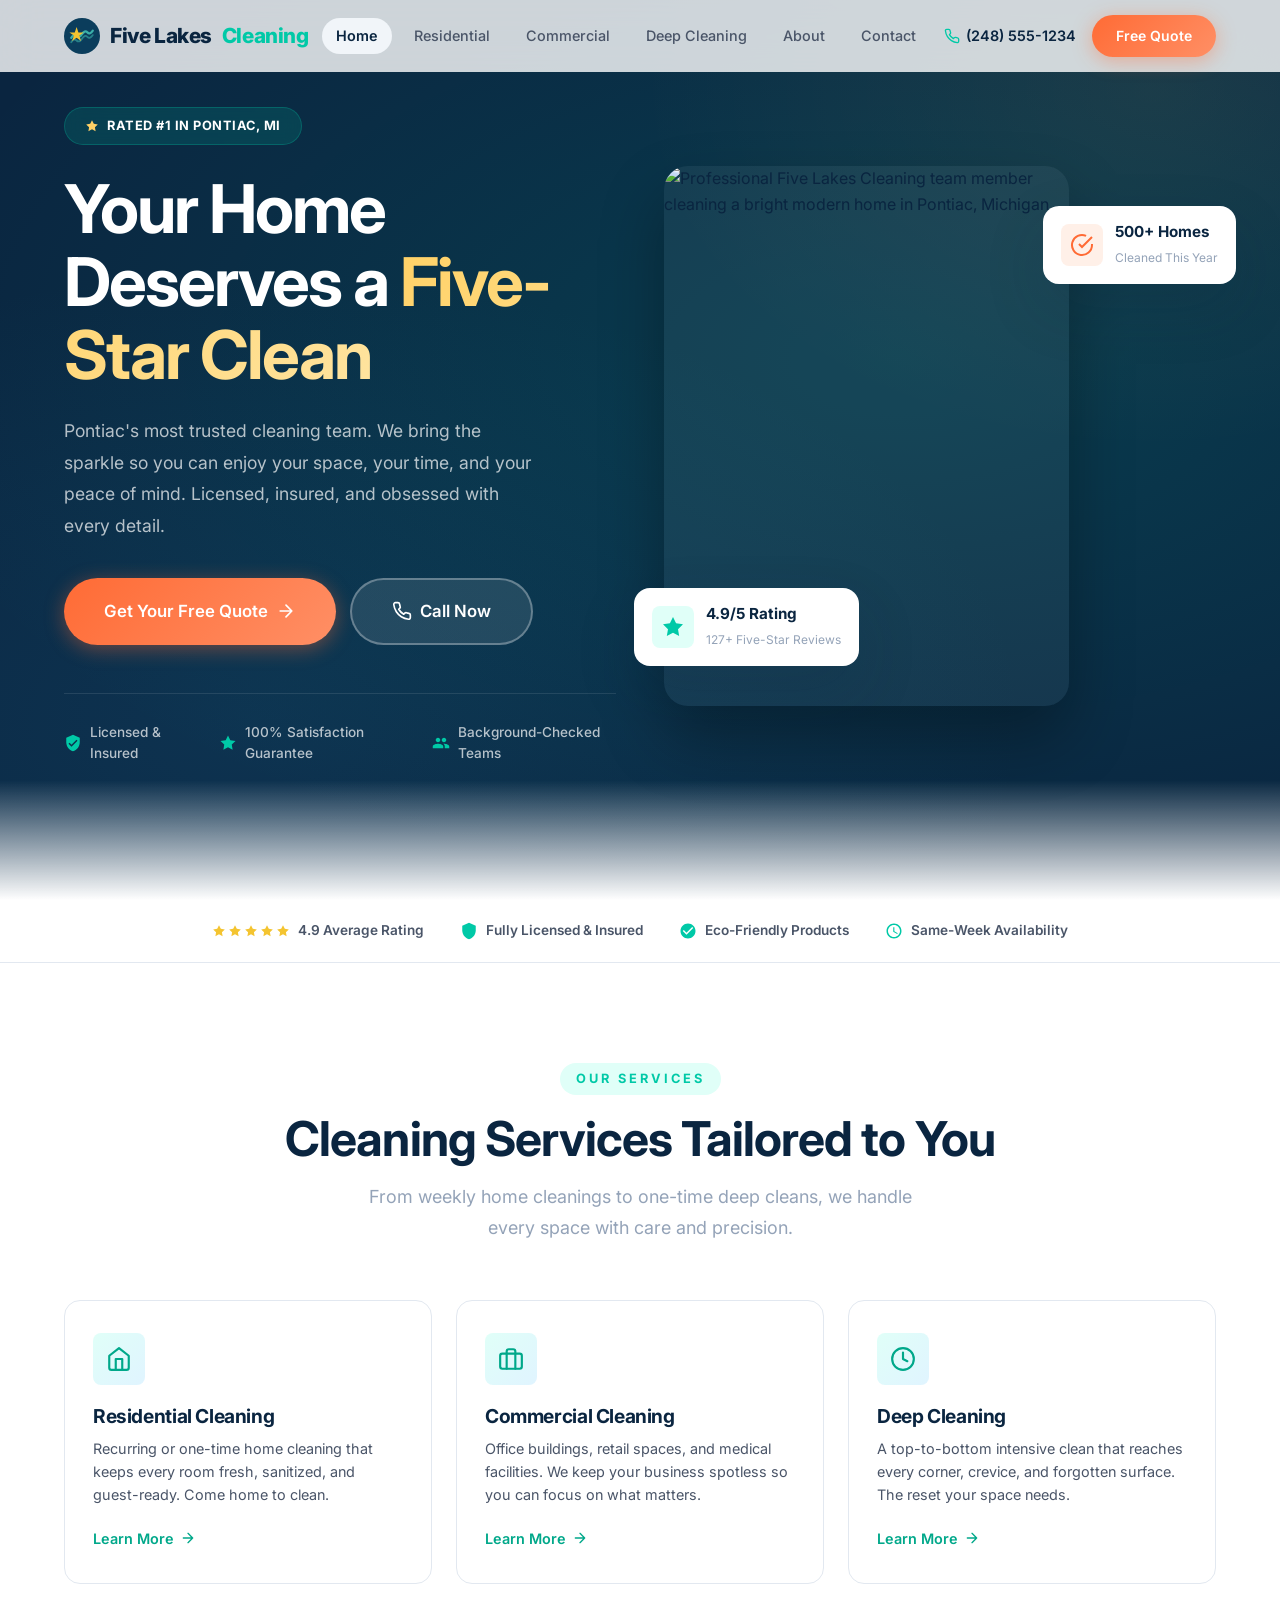
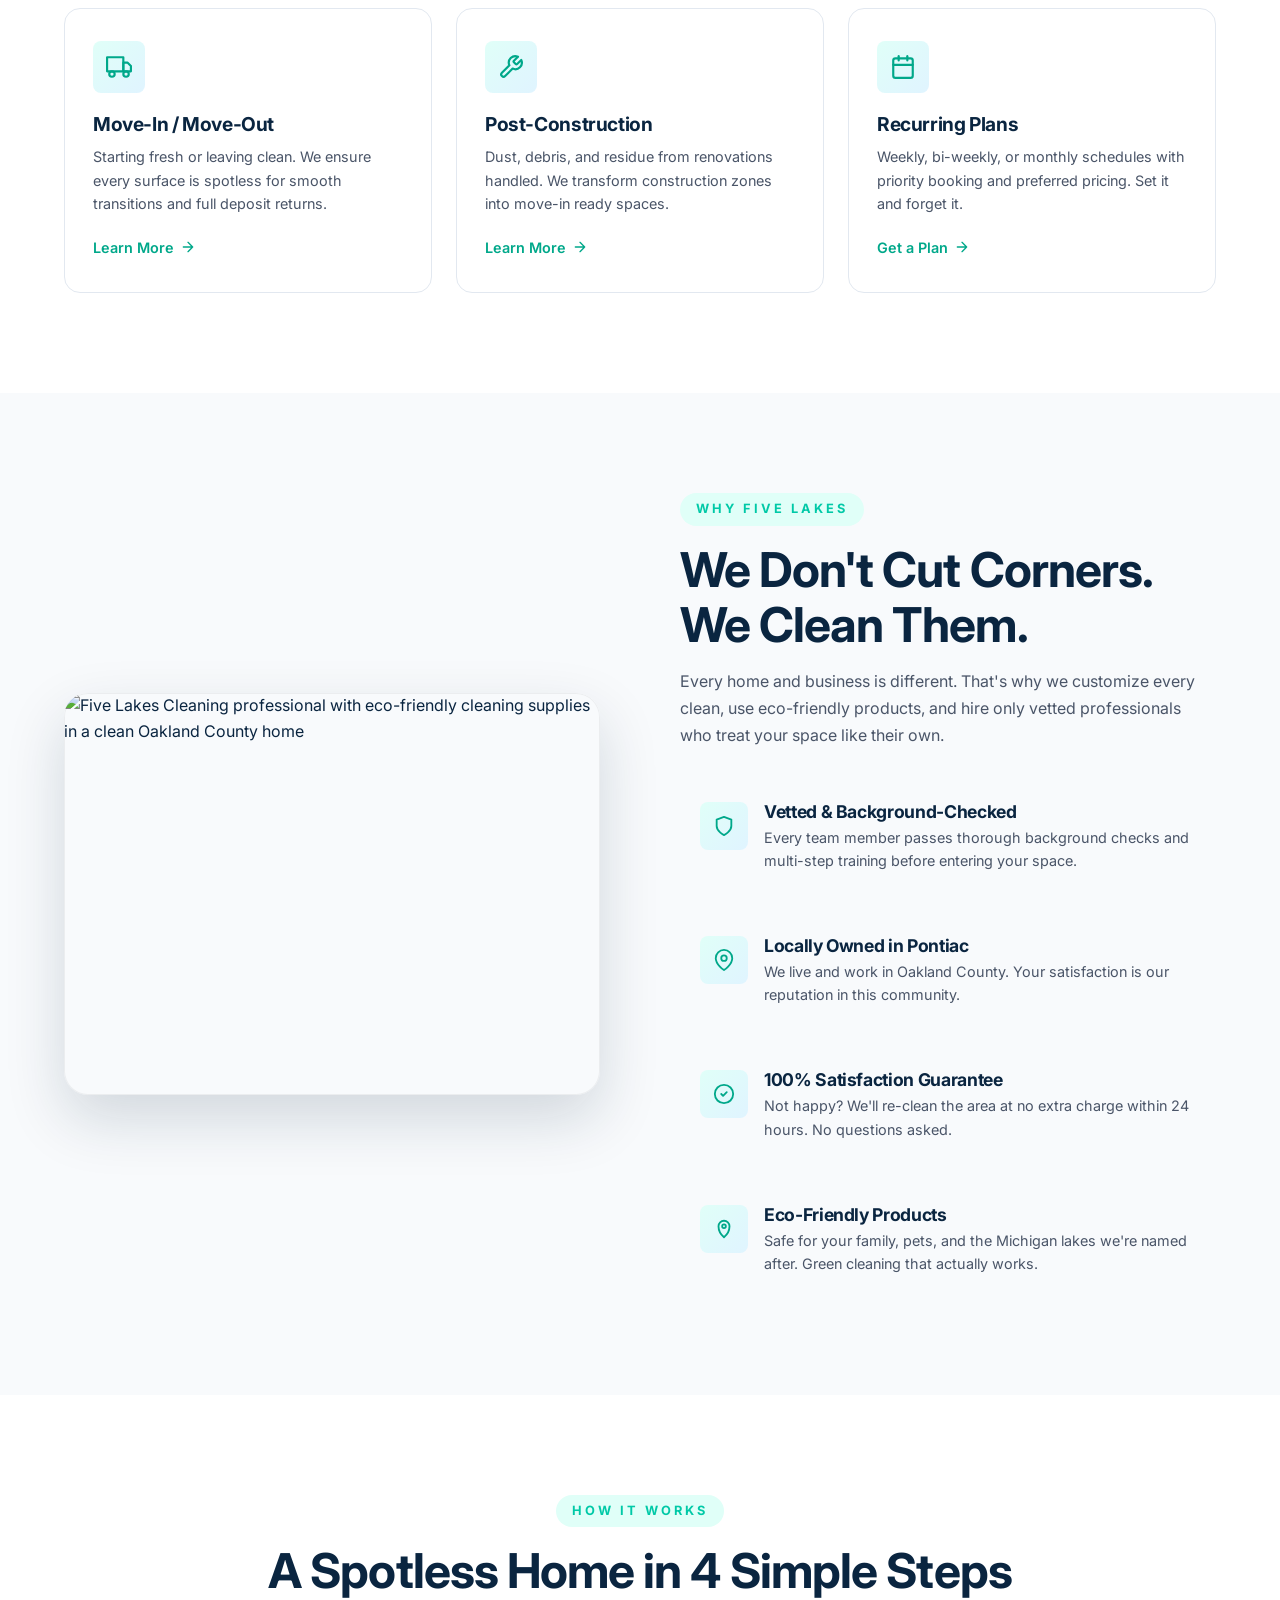
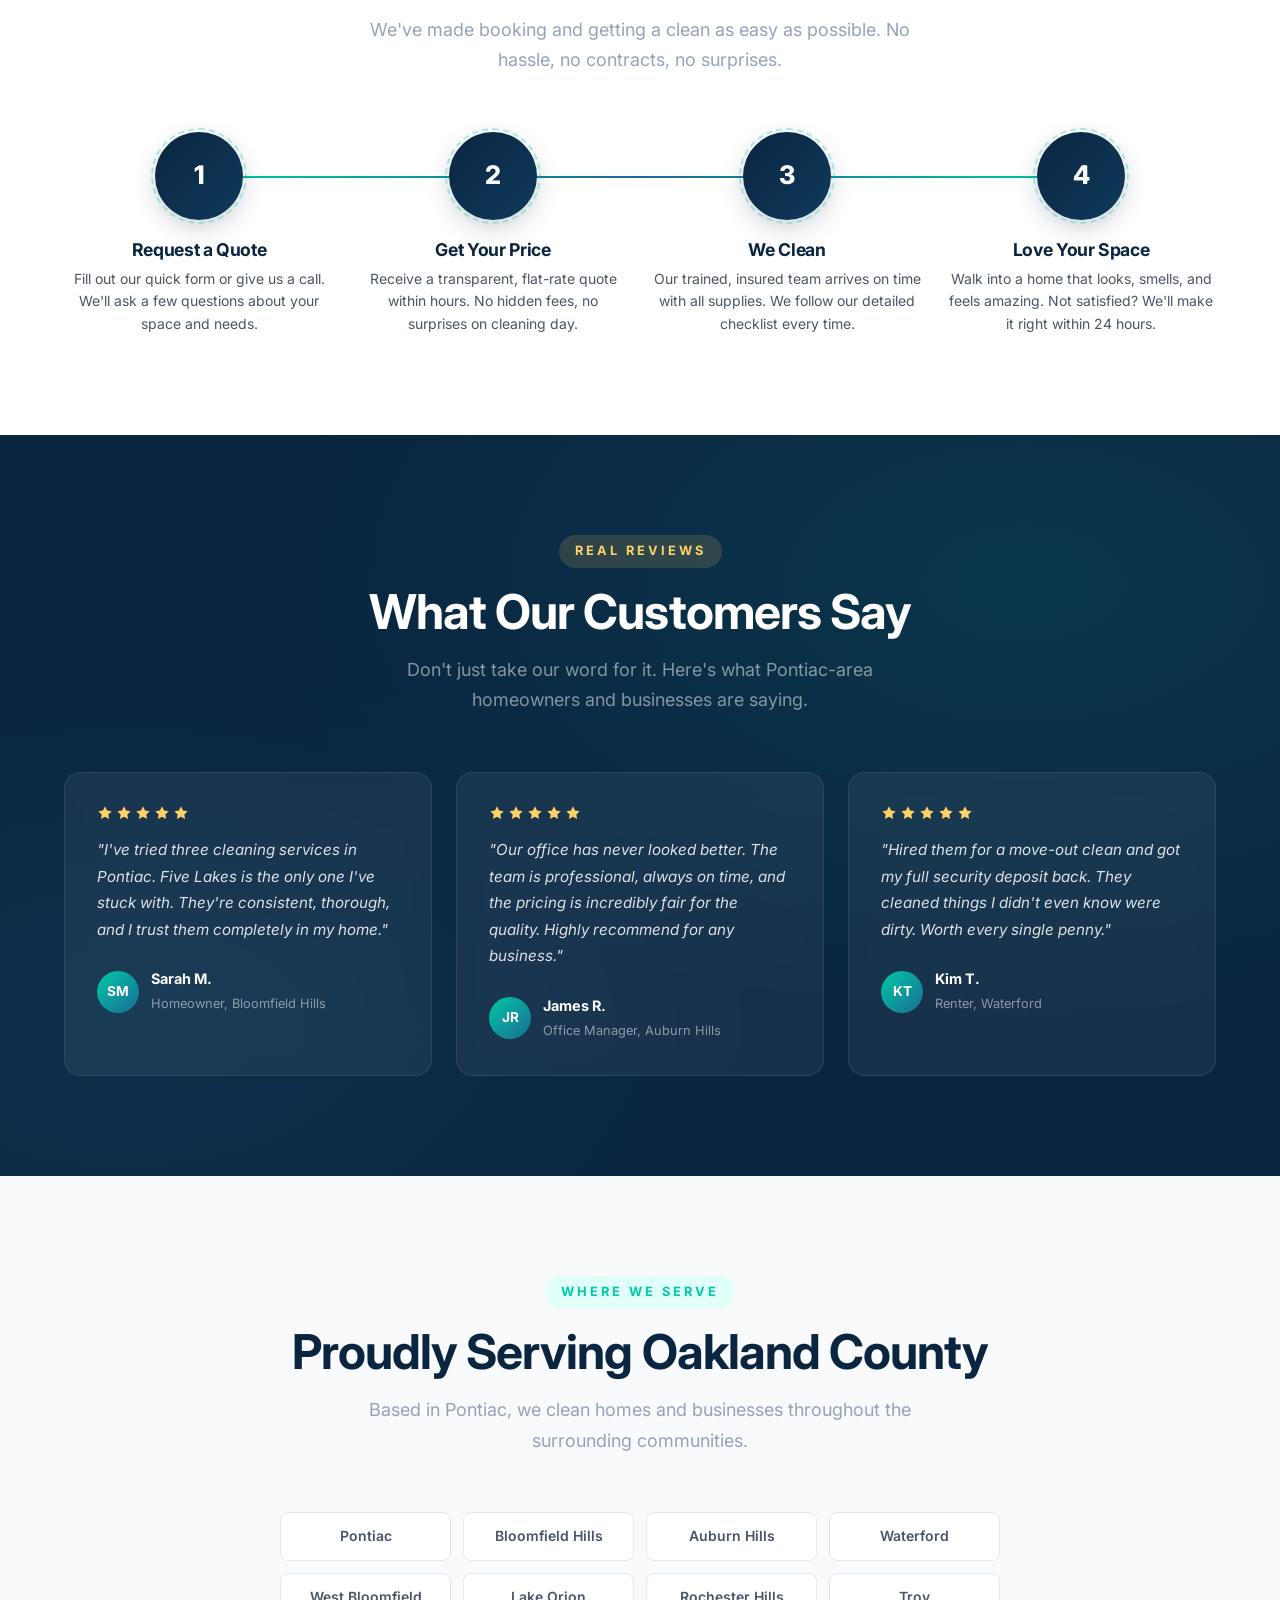
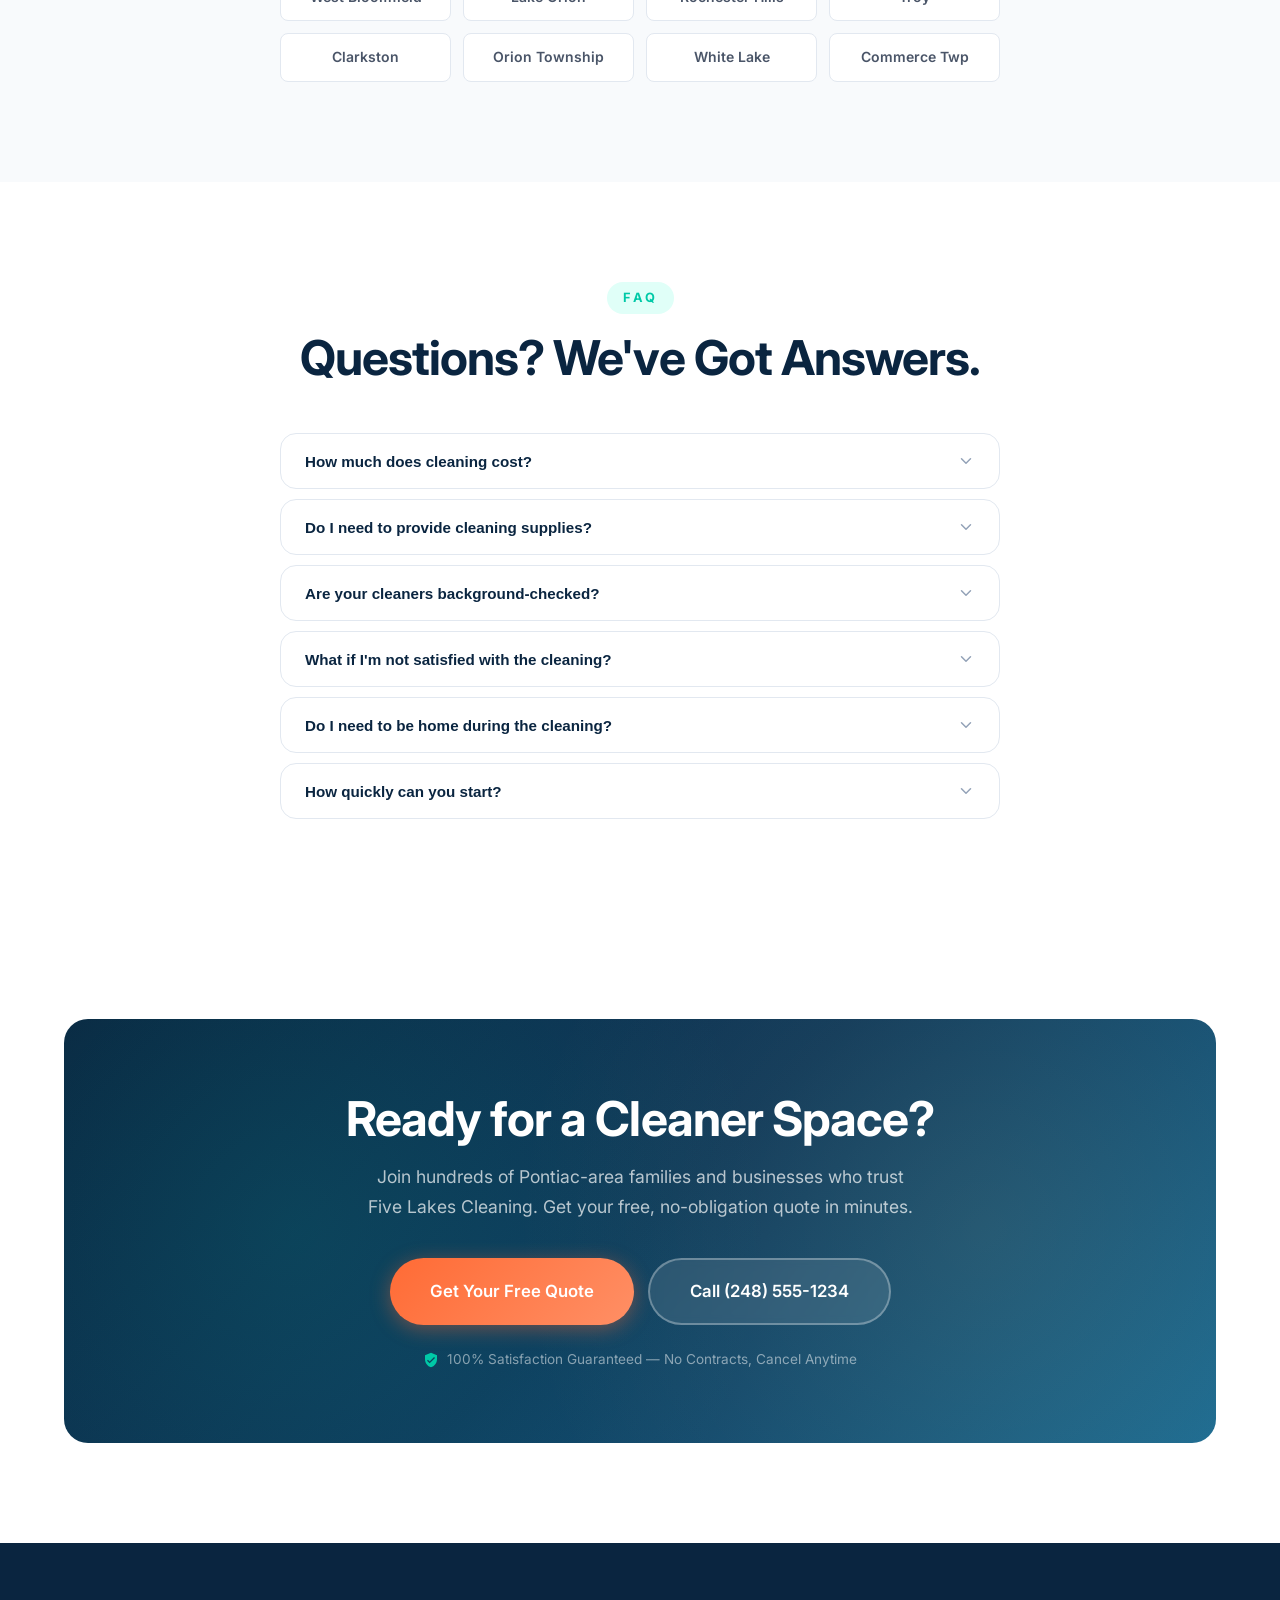
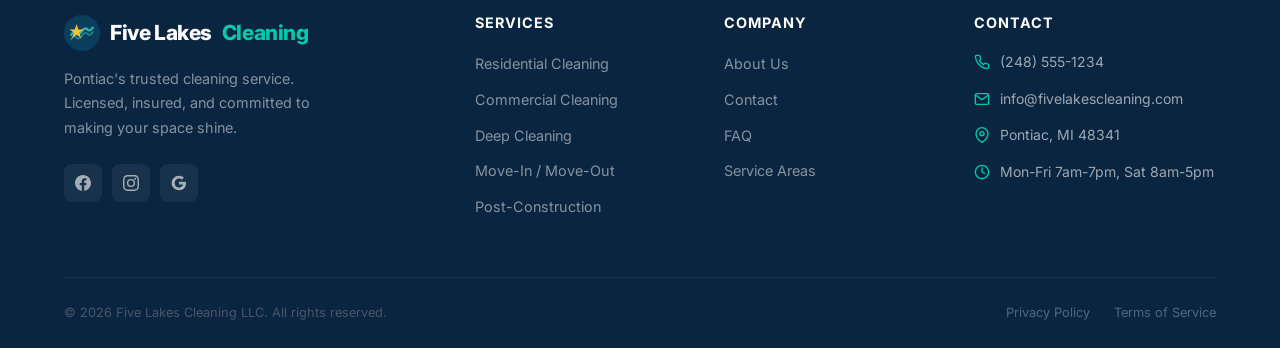
==== commit 22042917: "Major visual overhaul: better hierarchy, animations, colors, and mobile UX" ====
--- a/index.html
+++ b/index.html
@@ -231,12 +231,12 @@
     <section class="services" id="services" aria-label="Our services">
       <div class="container">
         <div class="text-center mb-5 fade-up">
-          <span class="section-label">What We Do</span>
+          <span class="section-label">Our Services</span>
           <h2 class="section-title">Cleaning Services Tailored to You</h2>
           <p class="section-subtitle">From weekly home cleanings to one-time deep cleans, we handle every space with care and precision.</p>
         </div>
 
-        <div class="services-grid">
+        <div class="services-grid stagger-children">
           <!-- Residential -->
           <div class="service-card fade-up">
             <div class="service-icon">
@@ -304,10 +304,10 @@
     <section class="why-us" id="why-us" aria-label="Why choose Five Lakes Cleaning">
       <div class="container">
         <div class="why-grid">
-          <div class="why-image fade-up">
+          <div class="why-image slide-left">
             <img src="https://images.unsplash.com/photo-1628177142898-93e36e4e3a50?auto=format&fit=crop&w=800&q=80" alt="Five Lakes Cleaning professional with eco-friendly cleaning supplies in a clean Oakland County home" width="800" height="600" loading="lazy">
           </div>
-          <div class="fade-up">
+          <div class="slide-right">
             <span class="section-label">Why Five Lakes</span>
             <h2 class="section-title mb-3">We Don't Cut Corners. We Clean Them.</h2>
             <p class="mb-4" style="color: var(--text-light);">Every home and business is different. That's why we customize every clean, use eco-friendly products, and hire only vetted professionals who treat your space like their own.</p>
@@ -364,23 +364,23 @@
           <p class="section-subtitle">We've made booking and getting a clean as easy as possible. No hassle, no contracts, no surprises.</p>
         </div>
 
-        <div class="process-steps fade-up">
-          <div class="process-step">
+        <div class="process-steps stagger-children">
+          <div class="process-step fade-up">
             <div class="step-number">1</div>
             <h4>Request a Quote</h4>
             <p>Fill out our quick form or give us a call. We'll ask a few questions about your space and needs.</p>
           </div>
-          <div class="process-step">
+          <div class="process-step fade-up">
             <div class="step-number">2</div>
             <h4>Get Your Price</h4>
             <p>Receive a transparent, flat-rate quote within hours. No hidden fees, no surprises on cleaning day.</p>
           </div>
-          <div class="process-step">
+          <div class="process-step fade-up">
             <div class="step-number">3</div>
             <h4>We Clean</h4>
             <p>Our trained, insured team arrives on time with all supplies. We follow our detailed checklist every time.</p>
           </div>
-          <div class="process-step">
+          <div class="process-step fade-up">
             <div class="step-number">4</div>
             <h4>Love Your Space</h4>
             <p>Walk into a home that looks, smells, and feels amazing. Not satisfied? We'll make it right within 24 hours.</p>
@@ -398,8 +398,8 @@
           <p class="section-subtitle">Don't just take our word for it. Here's what Pontiac-area homeowners and businesses are saying.</p>
         </div>
 
-        <div class="testimonial-grid fade-up">
-          <div class="testimonial-card">
+        <div class="testimonial-grid stagger-children">
+          <div class="testimonial-card fade-up">
             <div class="testimonial-stars">
               <svg xmlns="http://www.w3.org/2000/svg" viewBox="0 0 24 24" fill="currentColor"><path d="M12 2l3.09 6.26L22 9.27l-5 4.87 1.18 6.88L12 17.77l-6.18 3.25L7 14.14 2 9.27l6.91-1.01L12 2z"/></svg>
               <svg xmlns="http://www.w3.org/2000/svg" viewBox="0 0 24 24" fill="currentColor"><path d="M12 2l3.09 6.26L22 9.27l-5 4.87 1.18 6.88L12 17.77l-6.18 3.25L7 14.14 2 9.27l6.91-1.01L12 2z"/></svg>
@@ -417,7 +417,7 @@
             </div>
           </div>
 
-          <div class="testimonial-card">
+          <div class="testimonial-card fade-up">
             <div class="testimonial-stars">
               <svg xmlns="http://www.w3.org/2000/svg" viewBox="0 0 24 24" fill="currentColor"><path d="M12 2l3.09 6.26L22 9.27l-5 4.87 1.18 6.88L12 17.77l-6.18 3.25L7 14.14 2 9.27l6.91-1.01L12 2z"/></svg>
               <svg xmlns="http://www.w3.org/2000/svg" viewBox="0 0 24 24" fill="currentColor"><path d="M12 2l3.09 6.26L22 9.27l-5 4.87 1.18 6.88L12 17.77l-6.18 3.25L7 14.14 2 9.27l6.91-1.01L12 2z"/></svg>
@@ -435,7 +435,7 @@
             </div>
           </div>
 
-          <div class="testimonial-card">
+          <div class="testimonial-card fade-up">
             <div class="testimonial-stars">
               <svg xmlns="http://www.w3.org/2000/svg" viewBox="0 0 24 24" fill="currentColor"><path d="M12 2l3.09 6.26L22 9.27l-5 4.87 1.18 6.88L12 17.77l-6.18 3.25L7 14.14 2 9.27l6.91-1.01L12 2z"/></svg>
               <svg xmlns="http://www.w3.org/2000/svg" viewBox="0 0 24 24" fill="currentColor"><path d="M12 2l3.09 6.26L22 9.27l-5 4.87 1.18 6.88L12 17.77l-6.18 3.25L7 14.14 2 9.27l6.91-1.01L12 2z"/></svg>
@@ -550,7 +550,7 @@
     <!-- ===== CTA ===== -->
     <section class="cta-section" aria-label="Get started">
       <div class="container">
-        <div class="cta-box fade-up">
+        <div class="cta-box scale-in">
           <h2>Ready for a Cleaner Space?</h2>
           <p>Join hundreds of Pontiac-area families and businesses who trust Five Lakes Cleaning. Get your free, no-obligation quote in minutes.</p>
           <div class="cta-buttons">
--- a/css/styles.css
+++ b/css/styles.css
@@ -1,32 +1,38 @@
-/* ===== FIVE LAKES CLEANING - MASTER STYLESHEET ===== */
+/* ===== FIVE LAKES CLEANING - MASTER STYLESHEET v2 ===== */
 
 /* --- CSS Custom Properties --- */
 :root {
-  --primary: #0B3D5C;
+  --primary: #0A2540;
+  --primary-mid: #0F3A5C;
   --primary-light: #1B6B93;
-  --secondary: #3AAFA9;
-  --secondary-light: #DEF2F1;
+  --secondary: #00C9A7;
+  --secondary-dark: #00A88A;
+  --secondary-light: #E0FFF8;
   --accent: #FF6B35;
   --accent-hover: #E85A28;
-  --gold: #F4C430;
-  --text: #1B262C;
+  --accent-glow: rgba(255, 107, 53, 0.4);
+  --gold: #FFD166;
+  --gold-dark: #F4C430;
+  --text: #0A2540;
   --text-light: #4A5568;
-  --text-muted: #718096;
+  --text-muted: #94A3B8;
   --white: #FFFFFF;
-  --off-white: #FAFAFA;
-  --light-gray: #F7F8FA;
+  --off-white: #F8FAFC;
+  --light-gray: #F1F5F9;
   --border: #E2E8F0;
-  --shadow-sm: 0 1px 3px rgba(0,0,0,0.08);
-  --shadow-md: 0 4px 12px rgba(0,0,0,0.1);
-  --shadow-lg: 0 10px 30px rgba(0,0,0,0.12);
-  --shadow-xl: 0 20px 50px rgba(0,0,0,0.15);
-  --radius-sm: 6px;
-  --radius-md: 12px;
-  --radius-lg: 20px;
-  --radius-full: 50px;
-  --transition: 0.3s ease;
+  --shadow-sm: 0 1px 3px rgba(10,37,64,0.06);
+  --shadow-md: 0 4px 16px rgba(10,37,64,0.08);
+  --shadow-lg: 0 12px 40px rgba(10,37,64,0.12);
+  --shadow-xl: 0 24px 60px rgba(10,37,64,0.16);
+  --shadow-glow: 0 0 40px rgba(0,201,167,0.15);
+  --radius-sm: 8px;
+  --radius-md: 16px;
+  --radius-lg: 24px;
+  --radius-full: 100px;
+  --transition: 0.3s cubic-bezier(0.4, 0, 0.2, 1);
+  --transition-slow: 0.6s cubic-bezier(0.4, 0, 0.2, 1);
   --max-width: 1200px;
-  --header-height: 80px;
+  --header-height: 72px;
 }
 
 /* --- Reset & Base --- */
@@ -63,20 +69,19 @@
   transition: color var(--transition);
 }
 
-ul, ol {
-  list-style: none;
-}
+ul, ol { list-style: none; }
 
 h1, h2, h3, h4, h5, h6 {
   font-weight: 700;
-  line-height: 1.2;
+  line-height: 1.15;
   color: var(--text);
-}
-
-h1 { font-size: clamp(2.2rem, 5vw, 3.5rem); }
-h2 { font-size: clamp(1.8rem, 4vw, 2.8rem); }
-h3 { font-size: clamp(1.3rem, 2.5vw, 1.6rem); }
-h4 { font-size: 1.15rem; }
+  letter-spacing: -0.02em;
+}
+
+h1 { font-size: clamp(2.5rem, 5.5vw, 4rem); }
+h2 { font-size: clamp(2rem, 4vw, 3rem); }
+h3 { font-size: clamp(1.25rem, 2.5vw, 1.5rem); }
+h4 { font-size: 1.1rem; }
 
 p {
   color: var(--text-light);
@@ -90,16 +95,11 @@
   padding: 0 24px;
 }
 
-section {
-  padding: 80px 0;
-}
-
-/* --- Utility Classes --- */
+section { padding: 100px 0; }
+
+/* --- Utility --- */
 .text-center { text-align: center; }
 .text-white { color: var(--white); }
-.text-accent { color: var(--accent); }
-.text-primary { color: var(--primary); }
-.text-secondary { color: var(--secondary); }
 .mb-1 { margin-bottom: 8px; }
 .mb-2 { margin-bottom: 16px; }
 .mb-3 { margin-bottom: 24px; }
@@ -107,24 +107,28 @@
 .mb-5 { margin-bottom: 48px; }
 
 .section-label {
-  display: inline-block;
-  font-size: 0.85rem;
-  font-weight: 600;
+  display: inline-flex;
+  align-items: center;
+  gap: 8px;
+  font-size: 0.8rem;
+  font-weight: 700;
   text-transform: uppercase;
-  letter-spacing: 2px;
+  letter-spacing: 3px;
   color: var(--secondary);
-  margin-bottom: 12px;
-}
-
-.section-title {
   margin-bottom: 16px;
-}
+  background: var(--secondary-light);
+  padding: 6px 16px;
+  border-radius: var(--radius-full);
+}
+
+.section-title { margin-bottom: 16px; }
 
 .section-subtitle {
-  font-size: 1.1rem;
+  font-size: 1.125rem;
   color: var(--text-muted);
-  max-width: 600px;
-  margin: 0 auto 48px;
+  max-width: 560px;
+  margin: 0 auto 56px;
+  line-height: 1.7;
 }
 
 /* --- Buttons --- */
@@ -135,36 +139,49 @@
   gap: 8px;
   padding: 14px 32px;
   border-radius: var(--radius-full);
-  font-size: 1rem;
+  font-size: 0.95rem;
   font-weight: 600;
   cursor: pointer;
   border: none;
   transition: all var(--transition);
   white-space: nowrap;
-}
+  position: relative;
+  overflow: hidden;
+}
+
+.btn::after {
+  content: '';
+  position: absolute;
+  inset: 0;
+  background: linear-gradient(135deg, rgba(255,255,255,0.2), transparent);
+  opacity: 0;
+  transition: opacity var(--transition);
+}
+
+.btn:hover::after { opacity: 1; }
 
 .btn-primary {
-  background: var(--accent);
+  background: linear-gradient(135deg, var(--accent), #FF8F65);
   color: var(--white);
-  box-shadow: 0 4px 15px rgba(255, 107, 53, 0.35);
+  box-shadow: 0 4px 20px var(--accent-glow);
 }
 
 .btn-primary:hover {
-  background: var(--accent-hover);
-  transform: translateY(-2px);
-  box-shadow: 0 6px 20px rgba(255, 107, 53, 0.45);
+  transform: translateY(-3px);
+  box-shadow: 0 8px 30px var(--accent-glow);
 }
 
 .btn-secondary {
   background: var(--white);
   color: var(--primary);
-  border: 2px solid var(--primary);
+  border: 2px solid var(--border);
 }
 
 .btn-secondary:hover {
-  background: var(--primary);
-  color: var(--white);
-  transform: translateY(-2px);
+  border-color: var(--secondary);
+  color: var(--secondary);
+  transform: translateY(-3px);
+  box-shadow: var(--shadow-md);
 }
 
 .btn-white {
@@ -174,48 +191,50 @@
 }
 
 .btn-white:hover {
-  transform: translateY(-2px);
+  transform: translateY(-3px);
   box-shadow: var(--shadow-lg);
 }
 
 .btn-outline-white {
-  background: transparent;
+  background: rgba(255,255,255,0.1);
   color: var(--white);
-  border: 2px solid rgba(255,255,255,0.6);
+  border: 2px solid rgba(255,255,255,0.3);
+  backdrop-filter: blur(4px);
 }
 
 .btn-outline-white:hover {
   background: var(--white);
   color: var(--primary);
+  border-color: var(--white);
 }
 
 .btn-lg {
   padding: 18px 40px;
-  font-size: 1.1rem;
+  font-size: 1.05rem;
 }
 
 .btn-sm {
   padding: 10px 24px;
-  font-size: 0.9rem;
-}
-
-/* --- Header / Navigation --- */
+  font-size: 0.875rem;
+}
+
+/* --- Header --- */
 .header {
   position: fixed;
   top: 0;
   left: 0;
   right: 0;
   z-index: 1000;
-  background: rgba(255,255,255,0.95);
-  backdrop-filter: blur(10px);
-  -webkit-backdrop-filter: blur(10px);
-  border-bottom: 1px solid rgba(0,0,0,0.05);
+  background: rgba(255,255,255,0.8);
+  backdrop-filter: blur(20px);
+  -webkit-backdrop-filter: blur(20px);
   height: var(--header-height);
   transition: all var(--transition);
 }
 
 .header.scrolled {
-  box-shadow: var(--shadow-md);
+  background: rgba(255,255,255,0.95);
+  box-shadow: 0 1px 20px rgba(10,37,64,0.08);
 }
 
 .nav {
@@ -232,54 +251,40 @@
   display: flex;
   align-items: center;
   gap: 10px;
-  font-size: 1.4rem;
+  font-size: 1.3rem;
   font-weight: 800;
   color: var(--primary);
   z-index: 1001;
-}
-
-.logo svg {
-  width: 40px;
-  height: 40px;
-}
-
-.logo span {
-  color: var(--secondary);
-}
+  letter-spacing: -0.02em;
+}
+
+.logo svg { width: 36px; height: 36px; }
+.logo span { color: var(--secondary); }
 
 .nav-links {
   display: flex;
   align-items: center;
-  gap: 32px;
+  gap: 8px;
 }
 
 .nav-links a {
-  font-size: 0.95rem;
+  font-size: 0.9rem;
   font-weight: 500;
   color: var(--text-light);
-  position: relative;
-  padding: 4px 0;
-}
-
-.nav-links a::after {
-  content: '';
-  position: absolute;
-  bottom: 0;
-  left: 0;
-  width: 0;
-  height: 2px;
-  background: var(--secondary);
-  transition: width var(--transition);
-}
-
-.nav-links a:hover,
+  padding: 6px 14px;
+  border-radius: var(--radius-full);
+  transition: all var(--transition);
+}
+
+.nav-links a:hover {
+  color: var(--primary);
+  background: var(--light-gray);
+}
+
 .nav-links a.active {
   color: var(--primary);
-}
-
-.nav-links a:hover::after,
-.nav-links a.active::after {
-  width: 100%;
+  background: var(--light-gray);
+  font-weight: 600;
 }
 
 .nav-cta {
@@ -294,12 +299,12 @@
   gap: 6px;
   font-weight: 600;
   color: var(--primary);
-  font-size: 0.95rem;
+  font-size: 0.9rem;
 }
 
 .nav-phone svg {
-  width: 18px;
-  height: 18px;
+  width: 16px;
+  height: 16px;
   color: var(--secondary);
 }
 
@@ -316,33 +321,25 @@
 }
 
 .menu-toggle span {
-  width: 24px;
-  height: 2.5px;
+  width: 22px;
+  height: 2px;
   background: var(--primary);
   border-radius: 2px;
   transition: all var(--transition);
 }
 
-.menu-toggle.active span:nth-child(1) {
-  transform: rotate(45deg) translate(5px, 5px);
-}
-
-.menu-toggle.active span:nth-child(2) {
-  opacity: 0;
-}
-
-.menu-toggle.active span:nth-child(3) {
-  transform: rotate(-45deg) translate(5px, -5px);
-}
-
-/* --- Hero Section --- */
+.menu-toggle.active span:nth-child(1) { transform: rotate(45deg) translate(5px, 5px); }
+.menu-toggle.active span:nth-child(2) { opacity: 0; }
+.menu-toggle.active span:nth-child(3) { transform: rotate(-45deg) translate(5px, -5px); }
+
+/* ===== HERO ===== */
 .hero {
   position: relative;
-  min-height: 92vh;
+  min-height: 100vh;
   display: flex;
   align-items: center;
   padding-top: var(--header-height);
-  background: linear-gradient(135deg, var(--primary) 0%, var(--primary-light) 50%, var(--secondary) 100%);
+  background: var(--primary);
   overflow: hidden;
 }
 
@@ -350,104 +347,113 @@
   content: '';
   position: absolute;
   inset: 0;
-  background: url("data:image/svg+xml,%3Csvg width='60' height='60' viewBox='0 0 60 60' xmlns='http://www.w3.org/2000/svg'%3E%3Cg fill='none' fill-rule='evenodd'%3E%3Cg fill='%23ffffff' fill-opacity='0.03'%3E%3Cpath d='M36 34v-4h-2v4h-4v2h4v4h2v-4h4v-2h-4zm0-30V0h-2v4h-4v2h4v4h2V6h4V4h-4zM6 34v-4H4v4H0v2h4v4h2v-4h4v-2H6zM6 4V0H4v4H0v2h4v4h2V6h4V4H6z'/%3E%3C/g%3E%3C/g%3E%3C/svg%3E");
+  background:
+    radial-gradient(ellipse 80% 60% at 70% 40%, rgba(0,201,167,0.15), transparent),
+    radial-gradient(ellipse 60% 50% at 20% 80%, rgba(27,107,147,0.2), transparent),
+    radial-gradient(ellipse 40% 40% at 90% 10%, rgba(255,209,102,0.08), transparent);
+}
+
+.hero::after {
+  content: '';
+  position: absolute;
+  bottom: 0;
+  left: 0;
+  right: 0;
+  height: 120px;
+  background: linear-gradient(to top, var(--white), transparent);
+  z-index: 2;
 }
 
 .hero-grid {
   display: grid;
   grid-template-columns: 1fr 1fr;
-  gap: 60px;
+  gap: 48px;
   align-items: center;
   position: relative;
   z-index: 1;
 }
 
-.hero-content {
-  color: var(--white);
-}
+.hero-content { color: var(--white); }
 
 .hero-badge {
   display: inline-flex;
   align-items: center;
   gap: 8px;
-  background: rgba(255,255,255,0.15);
+  background: rgba(0,201,167,0.15);
   backdrop-filter: blur(8px);
-  padding: 8px 18px;
+  padding: 8px 20px;
   border-radius: var(--radius-full);
-  font-size: 0.85rem;
-  font-weight: 600;
-  margin-bottom: 24px;
-  border: 1px solid rgba(255,255,255,0.2);
-}
-
-.hero-badge svg {
-  width: 16px;
-  height: 16px;
-  color: var(--gold);
-}
+  font-size: 0.8rem;
+  font-weight: 700;
+  margin-bottom: 28px;
+  border: 1px solid rgba(0,201,167,0.25);
+  letter-spacing: 0.5px;
+  text-transform: uppercase;
+}
+
+.hero-badge svg { width: 14px; height: 14px; color: var(--gold); }
 
 .hero h1 {
   color: var(--white);
-  margin-bottom: 20px;
-  font-size: clamp(2.4rem, 5vw, 3.8rem);
-  line-height: 1.1;
+  margin-bottom: 24px;
+  font-size: clamp(2.8rem, 5.5vw, 4.2rem);
+  line-height: 1.08;
+  letter-spacing: -0.03em;
 }
 
 .hero h1 em {
   font-style: normal;
-  color: var(--gold);
-  position: relative;
+  background: linear-gradient(135deg, var(--gold), #FFE4A0);
+  -webkit-background-clip: text;
+  -webkit-text-fill-color: transparent;
+  background-clip: text;
 }
 
 .hero-description {
-  font-size: 1.15rem;
-  color: rgba(255,255,255,0.85);
-  margin-bottom: 32px;
-  line-height: 1.7;
-  max-width: 520px;
+  font-size: 1.1rem;
+  color: rgba(255,255,255,0.7);
+  margin-bottom: 36px;
+  line-height: 1.8;
+  max-width: 480px;
 }
 
 .hero-buttons {
   display: flex;
   flex-wrap: wrap;
-  gap: 16px;
-  margin-bottom: 40px;
+  gap: 14px;
+  margin-bottom: 48px;
 }
 
 .hero-trust {
   display: flex;
   align-items: center;
-  gap: 24px;
-  padding-top: 24px;
-  border-top: 1px solid rgba(255,255,255,0.15);
+  gap: 28px;
+  padding-top: 28px;
+  border-top: 1px solid rgba(255,255,255,0.1);
 }
 
 .trust-item {
   display: flex;
   align-items: center;
   gap: 8px;
-  font-size: 0.9rem;
-  color: rgba(255,255,255,0.8);
-}
-
-.trust-item svg {
-  width: 20px;
-  height: 20px;
-  color: var(--gold);
-  flex-shrink: 0;
-}
-
-.hero-image {
-  position: relative;
-}
+  font-size: 0.85rem;
+  font-weight: 500;
+  color: rgba(255,255,255,0.7);
+}
+
+.trust-item svg { width: 18px; height: 18px; color: var(--secondary); flex-shrink: 0; }
+
+/* Hero Image */
+.hero-image { position: relative; }
 
 .hero-image-wrapper {
   position: relative;
   border-radius: var(--radius-lg);
   overflow: hidden;
-  box-shadow: var(--shadow-xl);
-  aspect-ratio: 4/3;
-  background: rgba(255,255,255,0.1);
+  box-shadow: 0 32px 64px rgba(0,0,0,0.3);
+  aspect-ratio: 3/4;
+  max-height: 540px;
+  background: rgba(255,255,255,0.05);
 }
 
 .hero-image-wrapper img {
@@ -460,72 +466,52 @@
   position: absolute;
   background: var(--white);
   border-radius: var(--radius-md);
-  padding: 16px 20px;
-  box-shadow: var(--shadow-lg);
+  padding: 14px 18px;
+  box-shadow: var(--shadow-xl);
   display: flex;
   align-items: center;
   gap: 12px;
-  animation: float 3s ease-in-out infinite;
-}
-
-.hero-float-card.card-rating {
-  bottom: -20px;
-  left: -20px;
-}
-
-.hero-float-card.card-bookings {
-  top: -15px;
-  right: -15px;
-}
+  animation: float 4s ease-in-out infinite;
+}
+
+.hero-float-card.card-rating { bottom: 40px; left: -30px; }
+.hero-float-card.card-bookings { top: 40px; right: -20px; animation-delay: -2s; }
 
 .float-card-icon {
-  width: 44px;
-  height: 44px;
-  border-radius: 50%;
+  width: 42px;
+  height: 42px;
+  border-radius: var(--radius-sm);
   display: flex;
   align-items: center;
   justify-content: center;
   flex-shrink: 0;
 }
 
-.float-card-icon.green {
-  background: #E8F8F5;
-  color: var(--secondary);
-}
-
-.float-card-icon.orange {
-  background: #FFF3E8;
-  color: var(--accent);
-}
-
-.float-card-text strong {
-  display: block;
-  font-size: 1rem;
-  color: var(--text);
-}
-
-.float-card-text span {
-  font-size: 0.8rem;
-  color: var(--text-muted);
-}
+.float-card-icon.green { background: var(--secondary-light); color: var(--secondary); }
+.float-card-icon.orange { background: #FFF0E8; color: var(--accent); }
+
+.float-card-text strong { display: block; font-size: 0.95rem; color: var(--text); }
+.float-card-text span { font-size: 0.75rem; color: var(--text-muted); }
 
 @keyframes float {
   0%, 100% { transform: translateY(0); }
-  50% { transform: translateY(-8px); }
-}
-
-/* --- Social Proof Bar --- */
+  50% { transform: translateY(-10px); }
+}
+
+/* ===== SOCIAL PROOF BAR ===== */
 .social-proof-bar {
-  background: var(--light-gray);
-  padding: 24px 0;
+  background: var(--white);
+  padding: 20px 0;
   border-bottom: 1px solid var(--border);
+  position: relative;
+  z-index: 3;
 }
 
 .proof-items {
   display: flex;
   align-items: center;
   justify-content: center;
-  gap: 40px;
+  gap: 36px;
   flex-wrap: wrap;
 }
 
@@ -533,44 +519,30 @@
   display: flex;
   align-items: center;
   gap: 8px;
-  font-size: 0.9rem;
-  font-weight: 500;
+  font-size: 0.85rem;
+  font-weight: 600;
   color: var(--text-light);
 }
 
-.proof-item svg {
-  width: 20px;
-  height: 20px;
-  color: var(--secondary);
-}
-
-.proof-stars {
-  display: flex;
-  gap: 2px;
-}
-
-.proof-stars svg {
-  width: 16px;
-  height: 16px;
-  color: var(--gold);
-}
-
-/* --- Services Section --- */
-.services {
-  background: var(--white);
-}
+.proof-item svg { width: 18px; height: 18px; color: var(--secondary); }
+
+.proof-stars { display: flex; gap: 2px; }
+.proof-stars svg { width: 14px; height: 14px; color: var(--gold-dark); }
+
+/* ===== SERVICES ===== */
+.services { background: var(--white); }
 
 .services-grid {
   display: grid;
   grid-template-columns: repeat(3, 1fr);
-  gap: 28px;
+  gap: 24px;
 }
 
 .service-card {
   background: var(--white);
   border: 1px solid var(--border);
   border-radius: var(--radius-md);
-  padding: 36px 28px;
+  padding: 32px 28px;
   transition: all var(--transition);
   position: relative;
   overflow: hidden;
@@ -585,146 +557,130 @@
   height: 3px;
   background: linear-gradient(90deg, var(--secondary), var(--primary-light));
   transform: scaleX(0);
-  transition: transform var(--transition);
+  transform-origin: left;
+  transition: transform var(--transition-slow);
 }
 
 .service-card:hover {
   border-color: transparent;
   box-shadow: var(--shadow-lg);
-  transform: translateY(-4px);
-}
-
-.service-card:hover::before {
-  transform: scaleX(1);
-}
+  transform: translateY(-6px);
+}
+
+.service-card:hover::before { transform: scaleX(1); }
 
 .service-icon {
-  width: 56px;
-  height: 56px;
+  width: 52px;
+  height: 52px;
   border-radius: var(--radius-sm);
-  background: var(--secondary-light);
+  background: linear-gradient(135deg, var(--secondary-light), #E0F4FF);
   display: flex;
   align-items: center;
   justify-content: center;
   margin-bottom: 20px;
-}
-
-.service-icon svg {
-  width: 28px;
-  height: 28px;
-  color: var(--secondary);
-}
-
-.service-card h3 {
-  margin-bottom: 12px;
-}
-
-.service-card p {
-  font-size: 0.95rem;
-  margin-bottom: 20px;
-}
+  transition: transform var(--transition);
+}
+
+.service-card:hover .service-icon { transform: scale(1.1) rotate(-3deg); }
+
+.service-icon svg { width: 26px; height: 26px; color: var(--secondary-dark); }
+
+.service-card h3 { margin-bottom: 10px; font-size: 1.2rem; }
+
+.service-card p { font-size: 0.9rem; margin-bottom: 20px; line-height: 1.6; }
 
 .service-link {
   display: inline-flex;
   align-items: center;
   gap: 6px;
   font-weight: 600;
-  color: var(--secondary);
-  font-size: 0.95rem;
-}
-
-.service-link svg {
-  width: 18px;
-  height: 18px;
-  transition: transform var(--transition);
-}
-
-.service-link:hover svg {
-  transform: translateX(4px);
-}
-
-/* --- Why Choose Us --- */
-.why-us {
-  background: var(--light-gray);
-}
+  color: var(--secondary-dark);
+  font-size: 0.9rem;
+  transition: gap var(--transition);
+}
+
+.service-link:hover { gap: 10px; }
+
+.service-link svg { width: 16px; height: 16px; transition: transform var(--transition); }
+
+/* ===== WHY US ===== */
+.why-us { background: var(--off-white); }
 
 .why-grid {
   display: grid;
   grid-template-columns: 1fr 1fr;
-  gap: 60px;
+  gap: 80px;
   align-items: center;
 }
 
 .why-image {
   border-radius: var(--radius-lg);
   overflow: hidden;
-  box-shadow: var(--shadow-lg);
+  box-shadow: var(--shadow-xl);
   aspect-ratio: 4/3;
-  background: var(--border);
-}
-
-.why-image img {
-  width: 100%;
-  height: 100%;
-  object-fit: cover;
-}
-
-.why-features {
-  display: flex;
-  flex-direction: column;
-  gap: 28px;
-}
+  position: relative;
+}
+
+.why-image::after {
+  content: '';
+  position: absolute;
+  inset: 0;
+  border-radius: var(--radius-lg);
+  box-shadow: inset 0 0 0 1px rgba(0,0,0,0.05);
+}
+
+.why-image img { width: 100%; height: 100%; object-fit: cover; }
+
+.why-features { display: flex; flex-direction: column; gap: 24px; }
 
 .why-feature {
   display: flex;
   gap: 16px;
+  padding: 20px;
+  border-radius: var(--radius-md);
+  transition: all var(--transition);
+}
+
+.why-feature:hover {
+  background: var(--white);
+  box-shadow: var(--shadow-md);
+  transform: translateX(4px);
 }
 
 .why-feature-icon {
   width: 48px;
   height: 48px;
-  border-radius: 50%;
-  background: var(--secondary-light);
+  border-radius: var(--radius-sm);
+  background: linear-gradient(135deg, var(--secondary-light), #E0F4FF);
   display: flex;
   align-items: center;
   justify-content: center;
   flex-shrink: 0;
 }
 
-.why-feature-icon svg {
-  width: 24px;
-  height: 24px;
-  color: var(--secondary);
-}
-
-.why-feature h4 {
-  margin-bottom: 4px;
-}
-
-.why-feature p {
-  font-size: 0.9rem;
-}
-
-/* --- Process Section --- */
-.process {
-  background: var(--white);
-}
+.why-feature-icon svg { width: 22px; height: 22px; color: var(--secondary-dark); }
+
+.why-feature h4 { margin-bottom: 4px; }
+.why-feature p { font-size: 0.9rem; line-height: 1.6; }
+
+/* ===== PROCESS ===== */
+.process { background: var(--white); }
 
 .process-steps {
   display: grid;
   grid-template-columns: repeat(4, 1fr);
-  gap: 32px;
+  gap: 24px;
   position: relative;
 }
 
 .process-steps::before {
   content: '';
   position: absolute;
-  top: 40px;
-  left: 15%;
-  right: 15%;
+  top: 44px;
+  left: 12%;
+  right: 12%;
   height: 2px;
-  background: linear-gradient(90deg, var(--secondary), var(--primary-light));
+  background: linear-gradient(90deg, var(--secondary), var(--primary-light), var(--secondary));
   z-index: 0;
 }
 
@@ -735,120 +691,121 @@
 }
 
 .step-number {
-  width: 80px;
-  height: 80px;
+  width: 88px;
+  height: 88px;
   border-radius: 50%;
-  background: linear-gradient(135deg, var(--primary), var(--secondary));
+  background: linear-gradient(135deg, var(--primary), var(--primary-mid));
   color: var(--white);
-  font-size: 1.5rem;
+  font-size: 1.6rem;
   font-weight: 800;
   display: flex;
   align-items: center;
   justify-content: center;
   margin: 0 auto 20px;
-  box-shadow: 0 4px 15px rgba(58, 175, 169, 0.3);
-}
-
-.process-step h4 {
-  margin-bottom: 8px;
-}
-
-.process-step p {
-  font-size: 0.9rem;
-}
-
-/* --- Testimonials --- */
+  box-shadow: 0 8px 24px rgba(10,37,64,0.2);
+  position: relative;
+  transition: transform var(--transition);
+}
+
+.process-step:hover .step-number {
+  transform: scale(1.1);
+  box-shadow: 0 12px 32px rgba(10,37,64,0.25);
+}
+
+.step-number::after {
+  content: '';
+  position: absolute;
+  inset: -4px;
+  border-radius: 50%;
+  border: 2px dashed rgba(0,201,167,0.3);
+}
+
+.process-step h4 { margin-bottom: 8px; }
+.process-step p { font-size: 0.875rem; line-height: 1.6; }
+
+/* ===== TESTIMONIALS ===== */
 .testimonials {
-  background: linear-gradient(135deg, var(--primary) 0%, var(--primary-light) 100%);
-  color: var(--white);
-}
+  background: var(--primary);
+  position: relative;
+  overflow: hidden;
+}
+
+.testimonials::before {
+  content: '';
+  position: absolute;
+  inset: 0;
+  background:
+    radial-gradient(ellipse 60% 60% at 80% 20%, rgba(0,201,167,0.1), transparent),
+    radial-gradient(ellipse 50% 50% at 10% 80%, rgba(27,107,147,0.15), transparent);
+}
+
+.testimonials > .container { position: relative; z-index: 1; }
 
 .testimonials .section-label {
+  background: rgba(255,209,102,0.15);
   color: var(--gold);
 }
 
-.testimonials .section-title {
-  color: var(--white);
-}
-
-.testimonials .section-subtitle {
-  color: rgba(255,255,255,0.7);
-}
+.testimonials .section-title { color: var(--white); }
+.testimonials .section-subtitle { color: rgba(255,255,255,0.5); }
 
 .testimonial-grid {
   display: grid;
   grid-template-columns: repeat(3, 1fr);
-  gap: 28px;
+  gap: 24px;
 }
 
 .testimonial-card {
-  background: rgba(255,255,255,0.1);
-  backdrop-filter: blur(10px);
-  border: 1px solid rgba(255,255,255,0.15);
+  background: rgba(255,255,255,0.06);
+  backdrop-filter: blur(12px);
+  border: 1px solid rgba(255,255,255,0.08);
   border-radius: var(--radius-md);
   padding: 32px;
-}
-
-.testimonial-stars {
-  display: flex;
-  gap: 4px;
-  margin-bottom: 16px;
-}
-
-.testimonial-stars svg {
-  width: 18px;
-  height: 18px;
-  color: var(--gold);
-}
+  transition: all var(--transition);
+}
+
+.testimonial-card:hover {
+  background: rgba(255,255,255,0.1);
+  transform: translateY(-4px);
+  border-color: rgba(255,255,255,0.15);
+}
+
+.testimonial-stars { display: flex; gap: 3px; margin-bottom: 16px; }
+.testimonial-stars svg { width: 16px; height: 16px; color: var(--gold); }
 
 .testimonial-card blockquote {
   font-size: 0.95rem;
-  line-height: 1.7;
-  color: rgba(255,255,255,0.9);
-  margin-bottom: 20px;
+  line-height: 1.75;
+  color: rgba(255,255,255,0.85);
+  margin-bottom: 24px;
   font-style: italic;
 }
 
-.testimonial-author {
-  display: flex;
-  align-items: center;
-  gap: 12px;
-}
+.testimonial-author { display: flex; align-items: center; gap: 12px; }
 
 .testimonial-avatar {
-  width: 44px;
-  height: 44px;
+  width: 42px;
+  height: 42px;
   border-radius: 50%;
-  background: rgba(255,255,255,0.2);
+  background: linear-gradient(135deg, var(--secondary), var(--primary-light));
   display: flex;
   align-items: center;
   justify-content: center;
   font-weight: 700;
-  font-size: 1rem;
+  font-size: 0.85rem;
   color: var(--white);
 }
 
-.testimonial-author-info strong {
-  display: block;
-  font-size: 0.95rem;
-  color: var(--white);
-}
-
-.testimonial-author-info span {
-  font-size: 0.8rem;
-  color: rgba(255,255,255,0.6);
-}
-
-/* --- Pricing / CTA Section --- */
-.cta-section {
-  background: var(--white);
-  text-align: center;
-}
+.testimonial-author-info strong { display: block; font-size: 0.9rem; color: var(--white); }
+.testimonial-author-info span { font-size: 0.8rem; color: rgba(255,255,255,0.5); }
+
+/* ===== CTA ===== */
+.cta-section { background: var(--white); text-align: center; }
 
 .cta-box {
-  background: linear-gradient(135deg, var(--primary) 0%, var(--primary-light) 100%);
+  background: linear-gradient(135deg, var(--primary) 0%, var(--primary-mid) 50%, var(--primary-light) 100%);
   border-radius: var(--radius-lg);
-  padding: 60px 40px;
+  padding: 72px 48px;
   color: var(--white);
   position: relative;
   overflow: hidden;
@@ -858,59 +815,37 @@
   content: '';
   position: absolute;
   inset: 0;
-  background: url("data:image/svg+xml,%3Csvg width='40' height='40' viewBox='0 0 40 40' xmlns='http://www.w3.org/2000/svg'%3E%3Cg fill='%23ffffff' fill-opacity='0.04'%3E%3Cpath d='M20 20.5V18H0v-2h20v-2l6 3-6 3z'/%3E%3C/g%3E%3C/svg%3E");
-}
-
-.cta-box > * {
-  position: relative;
-  z-index: 1;
-}
-
-.cta-box h2 {
-  color: var(--white);
-  margin-bottom: 16px;
-}
-
-.cta-box p {
-  color: rgba(255,255,255,0.8);
-  font-size: 1.1rem;
-  max-width: 600px;
-  margin: 0 auto 32px;
-}
-
-.cta-buttons {
-  display: flex;
-  justify-content: center;
-  flex-wrap: wrap;
-  gap: 16px;
-}
+  background:
+    radial-gradient(circle at 20% 50%, rgba(0,201,167,0.12), transparent 50%),
+    radial-gradient(circle at 80% 50%, rgba(255,209,102,0.08), transparent 50%);
+}
+
+.cta-box > * { position: relative; z-index: 1; }
+.cta-box h2 { color: var(--white); margin-bottom: 16px; }
+.cta-box p { color: rgba(255,255,255,0.7); font-size: 1.1rem; max-width: 560px; margin: 0 auto 36px; }
+
+.cta-buttons { display: flex; justify-content: center; flex-wrap: wrap; gap: 14px; }
 
 .cta-guarantee {
   display: flex;
   align-items: center;
   justify-content: center;
   gap: 8px;
-  margin-top: 20px;
-  font-size: 0.9rem;
-  color: rgba(255,255,255,0.7);
-}
-
-.cta-guarantee svg {
-  width: 18px;
-  height: 18px;
-  color: var(--gold);
-}
-
-/* --- Service Areas --- */
-.service-areas {
-  background: var(--light-gray);
-}
+  margin-top: 24px;
+  font-size: 0.85rem;
+  color: rgba(255,255,255,0.5);
+}
+
+.cta-guarantee svg { width: 16px; height: 16px; color: var(--secondary); }
+
+/* ===== SERVICE AREAS ===== */
+.service-areas { background: var(--off-white); }
 
 .areas-grid {
   display: grid;
   grid-template-columns: repeat(4, 1fr);
-  gap: 16px;
-  max-width: 800px;
+  gap: 12px;
+  max-width: 720px;
   margin: 0 auto;
 }
 
@@ -920,27 +855,28 @@
   border-radius: var(--radius-sm);
   padding: 12px 16px;
   text-align: center;
-  font-weight: 500;
-  font-size: 0.9rem;
+  font-weight: 600;
+  font-size: 0.875rem;
   transition: all var(--transition);
+  color: var(--text-light);
 }
 
 .area-tag:hover {
   border-color: var(--secondary);
-  color: var(--secondary);
-}
-
-/* --- FAQ Section --- */
-.faq {
-  background: var(--white);
-}
+  color: var(--secondary-dark);
+  transform: translateY(-2px);
+  box-shadow: var(--shadow-sm);
+}
+
+/* ===== FAQ ===== */
+.faq { background: var(--white); }
 
 .faq-list {
-  max-width: 760px;
+  max-width: 720px;
   margin: 0 auto;
   display: flex;
   flex-direction: column;
-  gap: 12px;
+  gap: 10px;
 }
 
 .faq-item {
@@ -952,28 +888,31 @@
 
 .faq-item.active {
   border-color: var(--secondary);
-  box-shadow: 0 2px 8px rgba(58, 175, 169, 0.1);
+  box-shadow: var(--shadow-glow);
 }
 
 .faq-question {
   display: flex;
   align-items: center;
   justify-content: space-between;
-  padding: 20px 24px;
+  padding: 18px 24px;
   cursor: pointer;
   font-weight: 600;
-  font-size: 1rem;
+  font-size: 0.95rem;
   background: none;
   border: none;
   width: 100%;
   text-align: left;
   color: var(--text);
   gap: 16px;
-}
+  transition: background var(--transition);
+}
+
+.faq-question:hover { background: var(--off-white); }
 
 .faq-question svg {
-  width: 20px;
-  height: 20px;
+  width: 18px;
+  height: 18px;
   flex-shrink: 0;
   transition: transform var(--transition);
   color: var(--text-muted);
@@ -987,52 +926,48 @@
 .faq-answer {
   max-height: 0;
   overflow: hidden;
-  transition: max-height 0.4s ease, padding 0.3s ease;
+  transition: max-height 0.4s ease;
 }
 
 .faq-answer-inner {
   padding: 0 24px 20px;
   color: var(--text-light);
-  font-size: 0.95rem;
-  line-height: 1.7;
-}
-
-.faq-item.active .faq-answer {
-  max-height: 300px;
-}
-
-/* --- Footer --- */
+  font-size: 0.9rem;
+  line-height: 1.75;
+}
+
+.faq-item.active .faq-answer { max-height: 300px; }
+
+/* ===== FOOTER ===== */
 .footer {
-  background: var(--text);
-  color: rgba(255,255,255,0.7);
-  padding: 60px 0 0;
+  background: var(--primary);
+  color: rgba(255,255,255,0.6);
+  padding: 72px 0 0;
 }
 
 .footer-grid {
   display: grid;
-  grid-template-columns: 2fr 1fr 1fr 1fr;
-  gap: 40px;
-  padding-bottom: 40px;
-  border-bottom: 1px solid rgba(255,255,255,0.1);
+  grid-template-columns: 1.8fr 1fr 1fr 1.2fr;
+  gap: 48px;
+  padding-bottom: 48px;
+  border-bottom: 1px solid rgba(255,255,255,0.08);
 }
 
 .footer-brand p {
-  color: rgba(255,255,255,0.6);
+  color: rgba(255,255,255,0.5);
   font-size: 0.9rem;
-  margin-bottom: 20px;
-  max-width: 300px;
-}
-
-.footer-social {
-  display: flex;
-  gap: 12px;
-}
+  margin-bottom: 24px;
+  max-width: 280px;
+  line-height: 1.7;
+}
+
+.footer-social { display: flex; gap: 10px; }
 
 .footer-social a {
-  width: 40px;
-  height: 40px;
-  border-radius: 50%;
-  background: rgba(255,255,255,0.1);
+  width: 38px;
+  height: 38px;
+  border-radius: var(--radius-sm);
+  background: rgba(255,255,255,0.06);
   display: flex;
   align-items: center;
   justify-content: center;
@@ -1041,94 +976,82 @@
 
 .footer-social a:hover {
   background: var(--secondary);
-}
-
-.footer-social svg {
-  width: 18px;
-  height: 18px;
-}
+  transform: translateY(-2px);
+}
+
+.footer-social svg { width: 16px; height: 16px; }
 
 .footer h4 {
   color: var(--white);
   margin-bottom: 20px;
-  font-size: 1rem;
-}
-
-.footer-links li {
-  margin-bottom: 10px;
-}
+  font-size: 0.9rem;
+  text-transform: uppercase;
+  letter-spacing: 1px;
+}
+
+.footer-links li { margin-bottom: 10px; }
 
 .footer-links a {
   font-size: 0.9rem;
-  color: rgba(255,255,255,0.6);
-  transition: color var(--transition);
-}
-
-.footer-links a:hover {
-  color: var(--secondary);
-}
+  color: rgba(255,255,255,0.5);
+  transition: all var(--transition);
+}
+
+.footer-links a:hover { color: var(--secondary); }
 
 .footer-contact-item {
   display: flex;
   align-items: flex-start;
   gap: 10px;
   margin-bottom: 14px;
-  font-size: 0.9rem;
+  font-size: 0.875rem;
 }
 
 .footer-contact-item svg {
-  width: 18px;
-  height: 18px;
+  width: 16px;
+  height: 16px;
   flex-shrink: 0;
-  margin-top: 2px;
+  margin-top: 3px;
   color: var(--secondary);
 }
 
 .footer-bottom {
-  padding: 20px 0;
+  padding: 24px 0;
   display: flex;
   align-items: center;
   justify-content: space-between;
-  font-size: 0.85rem;
-  color: rgba(255,255,255,0.4);
-}
-
-.footer-bottom-links {
-  display: flex;
-  gap: 24px;
-}
-
-.footer-bottom-links a {
-  color: rgba(255,255,255,0.4);
-}
-
-.footer-bottom-links a:hover {
-  color: var(--secondary);
-}
-
-/* --- Service Page Styles --- */
+  font-size: 0.8rem;
+  color: rgba(255,255,255,0.3);
+}
+
+.footer-bottom-links { display: flex; gap: 24px; }
+.footer-bottom-links a { color: rgba(255,255,255,0.3); }
+.footer-bottom-links a:hover { color: var(--secondary); }
+
+/* ===== SERVICE PAGE STYLES ===== */
 .page-hero {
   padding: calc(var(--header-height) + 60px) 0 60px;
-  background: linear-gradient(135deg, var(--primary) 0%, var(--primary-light) 100%);
+  background: linear-gradient(135deg, var(--primary) 0%, var(--primary-mid) 100%);
   color: var(--white);
   text-align: center;
+  position: relative;
+  overflow: hidden;
+}
+
+.page-hero::before {
+  content: '';
+  position: absolute;
+  inset: 0;
+  background: radial-gradient(ellipse 60% 60% at 50% 80%, rgba(0,201,167,0.1), transparent);
 }
 
 .page-hero .section-label {
+  background: rgba(255,209,102,0.15);
   color: var(--gold);
 }
 
-.page-hero h1 {
-  color: var(--white);
-  margin-bottom: 16px;
-}
-
-.page-hero p {
-  color: rgba(255,255,255,0.8);
-  max-width: 600px;
-  margin: 0 auto;
-  font-size: 1.1rem;
-}
+.page-hero h1 { color: var(--white); margin-bottom: 16px; }
+.page-hero p { color: rgba(255,255,255,0.7); max-width: 560px; margin: 0 auto; font-size: 1.1rem; }
 
 .breadcrumb {
   display: flex;
@@ -1136,26 +1059,17 @@
   justify-content: center;
   gap: 8px;
   margin-bottom: 20px;
-  font-size: 0.9rem;
-  color: rgba(255,255,255,0.6);
-}
-
-.breadcrumb a {
-  color: rgba(255,255,255,0.6);
-}
-
-.breadcrumb a:hover {
-  color: var(--white);
-}
-
-.breadcrumb svg {
-  width: 14px;
-  height: 14px;
-}
-
-.service-detail {
-  padding: 60px 0;
-}
+  font-size: 0.85rem;
+  color: rgba(255,255,255,0.5);
+  position: relative;
+  z-index: 1;
+}
+
+.breadcrumb a { color: rgba(255,255,255,0.5); }
+.breadcrumb a:hover { color: var(--white); }
+.breadcrumb svg { width: 14px; height: 14px; }
+
+.service-detail { padding: 60px 0; }
 
 .service-detail-grid {
   display: grid;
@@ -1163,18 +1077,10 @@
   gap: 48px;
 }
 
-.service-content h2 {
-  margin-bottom: 16px;
-  font-size: 1.6rem;
-}
-
-.service-content p {
-  margin-bottom: 16px;
-}
-
-.service-checklist {
-  margin: 24px 0;
-}
+.service-content h2 { margin-bottom: 16px; font-size: 1.6rem; }
+.service-content p { margin-bottom: 16px; }
+
+.service-checklist { margin: 24px 0; }
 
 .service-checklist li {
   display: flex;
@@ -1193,34 +1099,19 @@
   margin-top: 2px;
 }
 
-.service-sidebar {
-  display: flex;
-  flex-direction: column;
-  gap: 24px;
-}
+.service-sidebar { display: flex; flex-direction: column; gap: 24px; }
 
 .sidebar-card {
-  background: var(--light-gray);
+  background: var(--off-white);
   border-radius: var(--radius-md);
   padding: 28px;
   border: 1px solid var(--border);
 }
 
-.sidebar-card h3 {
-  font-size: 1.15rem;
-  margin-bottom: 16px;
-}
-
-.sidebar-card .btn {
-  width: 100%;
-  margin-top: 12px;
-}
-
-.sidebar-nav {
-  display: flex;
-  flex-direction: column;
-  gap: 4px;
-}
+.sidebar-card h3 { font-size: 1.1rem; margin-bottom: 16px; }
+.sidebar-card .btn { width: 100%; margin-top: 12px; }
+
+.sidebar-nav { display: flex; flex-direction: column; gap: 4px; }
 
 .sidebar-nav a {
   display: flex;
@@ -1236,18 +1127,13 @@
 .sidebar-nav a:hover,
 .sidebar-nav a.active {
   background: var(--secondary-light);
-  color: var(--secondary);
-}
-
-.sidebar-nav a svg {
-  width: 16px;
-  height: 16px;
-}
-
-/* --- Contact Form --- */
-.contact-form-section {
-  padding: 60px 0;
-}
+  color: var(--secondary-dark);
+}
+
+.sidebar-nav a svg { width: 16px; height: 16px; }
+
+/* ===== CONTACT FORM ===== */
+.contact-form-section { padding: 60px 0; }
 
 .contact-grid {
   display: grid;
@@ -1255,14 +1141,12 @@
   gap: 48px;
 }
 
-.form-group {
-  margin-bottom: 20px;
-}
+.form-group { margin-bottom: 20px; }
 
 .form-group label {
   display: block;
   font-weight: 600;
-  font-size: 0.9rem;
+  font-size: 0.875rem;
   margin-bottom: 6px;
   color: var(--text);
 }
@@ -1274,9 +1158,9 @@
   padding: 12px 16px;
   border: 1px solid var(--border);
   border-radius: var(--radius-sm);
-  font-size: 1rem;
+  font-size: 0.95rem;
   font-family: inherit;
-  transition: border-color var(--transition);
+  transition: all var(--transition);
   background: var(--white);
   color: var(--text);
 }
@@ -1286,60 +1170,47 @@
 .form-group textarea:focus {
   outline: none;
   border-color: var(--secondary);
-  box-shadow: 0 0 0 3px rgba(58, 175, 169, 0.1);
-}
-
-.form-group textarea {
-  resize: vertical;
-  min-height: 120px;
-}
-
-.form-row {
-  display: grid;
-  grid-template-columns: 1fr 1fr;
-  gap: 16px;
-}
-
-.contact-info-cards {
-  display: flex;
-  flex-direction: column;
-  gap: 20px;
-}
+  box-shadow: 0 0 0 4px rgba(0,201,167,0.1);
+}
+
+.form-group textarea { resize: vertical; min-height: 120px; }
+
+.form-row { display: grid; grid-template-columns: 1fr 1fr; gap: 16px; }
+
+.contact-info-cards { display: flex; flex-direction: column; gap: 16px; }
 
 .contact-info-card {
   display: flex;
   gap: 16px;
   padding: 20px;
-  background: var(--light-gray);
+  background: var(--off-white);
   border-radius: var(--radius-md);
+  border: 1px solid var(--border);
+  transition: all var(--transition);
+}
+
+.contact-info-card:hover {
+  border-color: var(--secondary);
+  box-shadow: var(--shadow-sm);
 }
 
 .contact-info-card-icon {
-  width: 48px;
-  height: 48px;
-  border-radius: 50%;
-  background: var(--secondary-light);
+  width: 46px;
+  height: 46px;
+  border-radius: var(--radius-sm);
+  background: linear-gradient(135deg, var(--secondary-light), #E0F4FF);
   display: flex;
   align-items: center;
   justify-content: center;
   flex-shrink: 0;
 }
 
-.contact-info-card-icon svg {
-  width: 22px;
-  height: 22px;
-  color: var(--secondary);
-}
-
-.contact-info-card h4 {
-  margin-bottom: 4px;
-}
-
-.contact-info-card p {
-  font-size: 0.9rem;
-}
-
-/* --- About Page --- */
+.contact-info-card-icon svg { width: 20px; height: 20px; color: var(--secondary-dark); }
+
+.contact-info-card h4 { margin-bottom: 4px; font-size: 1rem; }
+.contact-info-card p { font-size: 0.875rem; }
+
+/* ===== ABOUT PAGE ===== */
 .about-hero-grid {
   display: grid;
   grid-template-columns: 1fr 1fr;
@@ -1351,204 +1222,43 @@
 .about-stats {
   display: grid;
   grid-template-columns: repeat(4, 1fr);
-  gap: 24px;
+  gap: 20px;
   padding: 48px 0;
 }
 
 .stat-card {
   text-align: center;
-  padding: 32px 20px;
+  padding: 36px 20px;
   background: var(--white);
   border-radius: var(--radius-md);
   border: 1px solid var(--border);
+  transition: all var(--transition);
+}
+
+.stat-card:hover {
+  transform: translateY(-4px);
+  box-shadow: var(--shadow-md);
+  border-color: var(--secondary);
 }
 
 .stat-number {
-  font-size: 2.5rem;
+  font-size: 2.8rem;
   font-weight: 800;
-  color: var(--primary);
+  background: linear-gradient(135deg, var(--primary), var(--secondary));
+  -webkit-background-clip: text;
+  -webkit-text-fill-color: transparent;
+  background-clip: text;
   display: block;
-}
-
-.stat-label {
-  font-size: 0.9rem;
-  color: var(--text-muted);
-}
-
-/* --- Responsive --- */
-@media (max-width: 1024px) {
-  .hero-grid {
-    grid-template-columns: 1fr;
-    text-align: center;
-  }
-
-  .hero-description {
-    margin: 0 auto 32px;
-  }
-
-  .hero-buttons {
-    justify-content: center;
-  }
-
-  .hero-trust {
-    justify-content: center;
-  }
-
-  .hero-image {
-    max-width: 500px;
-    margin: 0 auto;
-  }
-
-  .services-grid {
-    grid-template-columns: repeat(2, 1fr);
-  }
-
-  .why-grid {
-    grid-template-columns: 1fr;
-  }
-
-  .why-image {
-    max-height: 350px;
-  }
-
-  .testimonial-grid {
-    grid-template-columns: 1fr 1fr;
-  }
-
-  .footer-grid {
-    grid-template-columns: 1fr 1fr;
-    gap: 32px;
-  }
-
-  .service-detail-grid {
-    grid-template-columns: 1fr;
-  }
-
-  .contact-grid {
-    grid-template-columns: 1fr;
-  }
-
-  .about-hero-grid {
-    grid-template-columns: 1fr;
-  }
-
-  .about-stats {
-    grid-template-columns: repeat(2, 1fr);
-  }
-}
-
-@media (max-width: 768px) {
-  section {
-    padding: 60px 0;
-  }
-
-  .nav-links,
-  .nav-cta .btn {
-    display: none;
-  }
-
-  .menu-toggle {
-    display: flex;
-  }
-
-  .nav-links.mobile-open {
-    display: flex;
-    flex-direction: column;
-    position: fixed;
-    inset: 0;
-    background: var(--white);
-    padding: 100px 24px 40px;
-    gap: 24px;
-    z-index: 999;
-  }
-
-  .nav-links.mobile-open a {
-    font-size: 1.2rem;
-  }
-
-  .hero {
-    min-height: 80vh;
-  }
-
-  .services-grid {
-    grid-template-columns: 1fr;
-  }
-
-  .process-steps {
-    grid-template-columns: repeat(2, 1fr);
-  }
-
-  .process-steps::before {
-    display: none;
-  }
-
-  .testimonial-grid {
-    grid-template-columns: 1fr;
-  }
-
-  .areas-grid {
-    grid-template-columns: repeat(2, 1fr);
-  }
-
-  .hero-float-card {
-    display: none;
-  }
-
-  .hero-trust {
-    flex-direction: column;
-    gap: 12px;
-  }
-
-  .proof-items {
-    gap: 20px;
-  }
-
-  .footer-grid {
-    grid-template-columns: 1fr;
-  }
-
-  .footer-bottom {
-    flex-direction: column;
-    gap: 12px;
-    text-align: center;
-  }
-
-  .form-row {
-    grid-template-columns: 1fr;
-  }
-}
-
-@media (max-width: 480px) {
-  .hero h1 {
-    font-size: 2rem;
-  }
-
-  .hero-buttons {
-    flex-direction: column;
-  }
-
-  .hero-buttons .btn {
-    width: 100%;
-  }
-
-  .process-steps {
-    grid-template-columns: 1fr;
-  }
-
-  .areas-grid {
-    grid-template-columns: 1fr;
-  }
-
-  .about-stats {
-    grid-template-columns: 1fr;
-  }
-}
-
-/* --- Animations --- */
+  line-height: 1.2;
+}
+
+.stat-label { font-size: 0.85rem; color: var(--text-muted); margin-top: 4px; }
+
+/* ===== ANIMATIONS ===== */
 .fade-up {
   opacity: 0;
-  transform: translateY(24px);
-  transition: opacity 0.6s ease, transform 0.6s ease;
+  transform: translateY(32px);
+  transition: opacity 0.7s cubic-bezier(0.4, 0, 0.2, 1), transform 0.7s cubic-bezier(0.4, 0, 0.2, 1);
 }
 
 .fade-up.visible {
@@ -1556,7 +1266,64 @@
   transform: translateY(0);
 }
 
-/* --- Schema / Skip Nav --- */
+/* Stagger children */
+.stagger-children .fade-up:nth-child(1) { transition-delay: 0s; }
+.stagger-children .fade-up:nth-child(2) { transition-delay: 0.1s; }
+.stagger-children .fade-up:nth-child(3) { transition-delay: 0.2s; }
+.stagger-children .fade-up:nth-child(4) { transition-delay: 0.3s; }
+.stagger-children .fade-up:nth-child(5) { transition-delay: 0.4s; }
+.stagger-children .fade-up:nth-child(6) { transition-delay: 0.5s; }
+
+/* Slide in from left */
+.slide-left {
+  opacity: 0;
+  transform: translateX(-40px);
+  transition: opacity 0.7s cubic-bezier(0.4, 0, 0.2, 1), transform 0.7s cubic-bezier(0.4, 0, 0.2, 1);
+}
+
+.slide-left.visible {
+  opacity: 1;
+  transform: translateX(0);
+}
+
+/* Slide in from right */
+.slide-right {
+  opacity: 0;
+  transform: translateX(40px);
+  transition: opacity 0.7s cubic-bezier(0.4, 0, 0.2, 1), transform 0.7s cubic-bezier(0.4, 0, 0.2, 1);
+}
+
+.slide-right.visible {
+  opacity: 1;
+  transform: translateX(0);
+}
+
+/* Scale in */
+.scale-in {
+  opacity: 0;
+  transform: scale(0.9);
+  transition: opacity 0.6s cubic-bezier(0.4, 0, 0.2, 1), transform 0.6s cubic-bezier(0.4, 0, 0.2, 1);
+}
+
+.scale-in.visible {
+  opacity: 1;
+  transform: scale(1);
+}
+
+/* Hero entrance animations */
+.hero-content .hero-badge { animation: fadeSlideUp 0.6s 0.2s both; }
+.hero-content h1 { animation: fadeSlideUp 0.6s 0.35s both; }
+.hero-content .hero-description { animation: fadeSlideUp 0.6s 0.5s both; }
+.hero-content .hero-buttons { animation: fadeSlideUp 0.6s 0.65s both; }
+.hero-content .hero-trust { animation: fadeSlideUp 0.6s 0.8s both; }
+.hero-image { animation: fadeSlideUp 0.8s 0.4s both; }
+
+@keyframes fadeSlideUp {
+  from { opacity: 0; transform: translateY(28px); }
+  to { opacity: 1; transform: translateY(0); }
+}
+
+/* Skip nav */
 .skip-nav {
   position: absolute;
   top: -100px;
@@ -1568,6 +1335,114 @@
   border-radius: 0 0 var(--radius-sm) 0;
 }
 
-.skip-nav:focus {
-  top: 0;
-}
+.skip-nav:focus { top: 0; }
+
+/* ===== RESPONSIVE ===== */
+@media (max-width: 1024px) {
+  .hero-grid {
+    grid-template-columns: 1fr;
+    text-align: center;
+  }
+
+  .hero-description { margin: 0 auto 36px; }
+  .hero-buttons { justify-content: center; }
+  .hero-trust { justify-content: center; flex-wrap: wrap; }
+
+  .hero-image {
+    max-width: 400px;
+    margin: 0 auto;
+  }
+
+  .hero-image-wrapper { aspect-ratio: 3/4; max-height: 420px; }
+
+  .services-grid { grid-template-columns: repeat(2, 1fr); }
+  .why-grid { grid-template-columns: 1fr; gap: 48px; }
+  .why-image { max-height: 360px; }
+  .testimonial-grid { grid-template-columns: 1fr 1fr; }
+
+  .footer-grid {
+    grid-template-columns: 1fr 1fr;
+    gap: 36px;
+  }
+
+  .service-detail-grid { grid-template-columns: 1fr; }
+  .contact-grid { grid-template-columns: 1fr; }
+  .about-hero-grid { grid-template-columns: 1fr; }
+  .about-stats { grid-template-columns: repeat(2, 1fr); }
+}
+
+@media (max-width: 768px) {
+  section { padding: 72px 0; }
+
+  .nav-links,
+  .nav-cta .btn { display: none; }
+  .menu-toggle { display: flex; }
+
+  .nav-links.mobile-open {
+    display: flex;
+    flex-direction: column;
+    position: fixed;
+    inset: 0;
+    background: var(--white);
+    padding: 100px 24px 40px;
+    gap: 8px;
+    z-index: 999;
+  }
+
+  .nav-links.mobile-open a {
+    font-size: 1.1rem;
+    padding: 14px 20px;
+    border-radius: var(--radius-sm);
+  }
+
+  .hero { min-height: auto; padding: 120px 0 100px; }
+
+  .hero-image { max-width: 320px; }
+  .hero-image-wrapper { max-height: 360px; }
+
+  .hero h1 { font-size: 2.4rem; }
+
+  .services-grid { grid-template-columns: 1fr; }
+
+  .process-steps {
+    grid-template-columns: repeat(2, 1fr);
+    gap: 32px;
+  }
+
+  .process-steps::before { display: none; }
+  .testimonial-grid { grid-template-columns: 1fr; }
+  .areas-grid { grid-template-columns: repeat(2, 1fr); }
+
+  .hero-float-card { display: none; }
+  .hero-trust { flex-direction: column; gap: 12px; }
+  .proof-items { gap: 16px; }
+
+  .footer-grid { grid-template-columns: 1fr; gap: 32px; }
+
+  .footer-bottom {
+    flex-direction: column;
+    gap: 12px;
+    text-align: center;
+  }
+
+  .form-row { grid-template-columns: 1fr; }
+}
+
+@media (max-width: 480px) {
+  section { padding: 56px 0; }
+  .container { padding: 0 16px; }
+
+  .hero { padding: 100px 0 80px; }
+  .hero h1 { font-size: 2rem; }
+
+  .hero-buttons { flex-direction: column; }
+  .hero-buttons .btn { width: 100%; }
+
+  .hero-image { max-width: 260px; }
+
+  .process-steps { grid-template-columns: 1fr; }
+  .areas-grid { grid-template-columns: 1fr 1fr; }
+  .about-stats { grid-template-columns: 1fr 1fr; }
+
+  .cta-box { padding: 48px 24px; }
+}
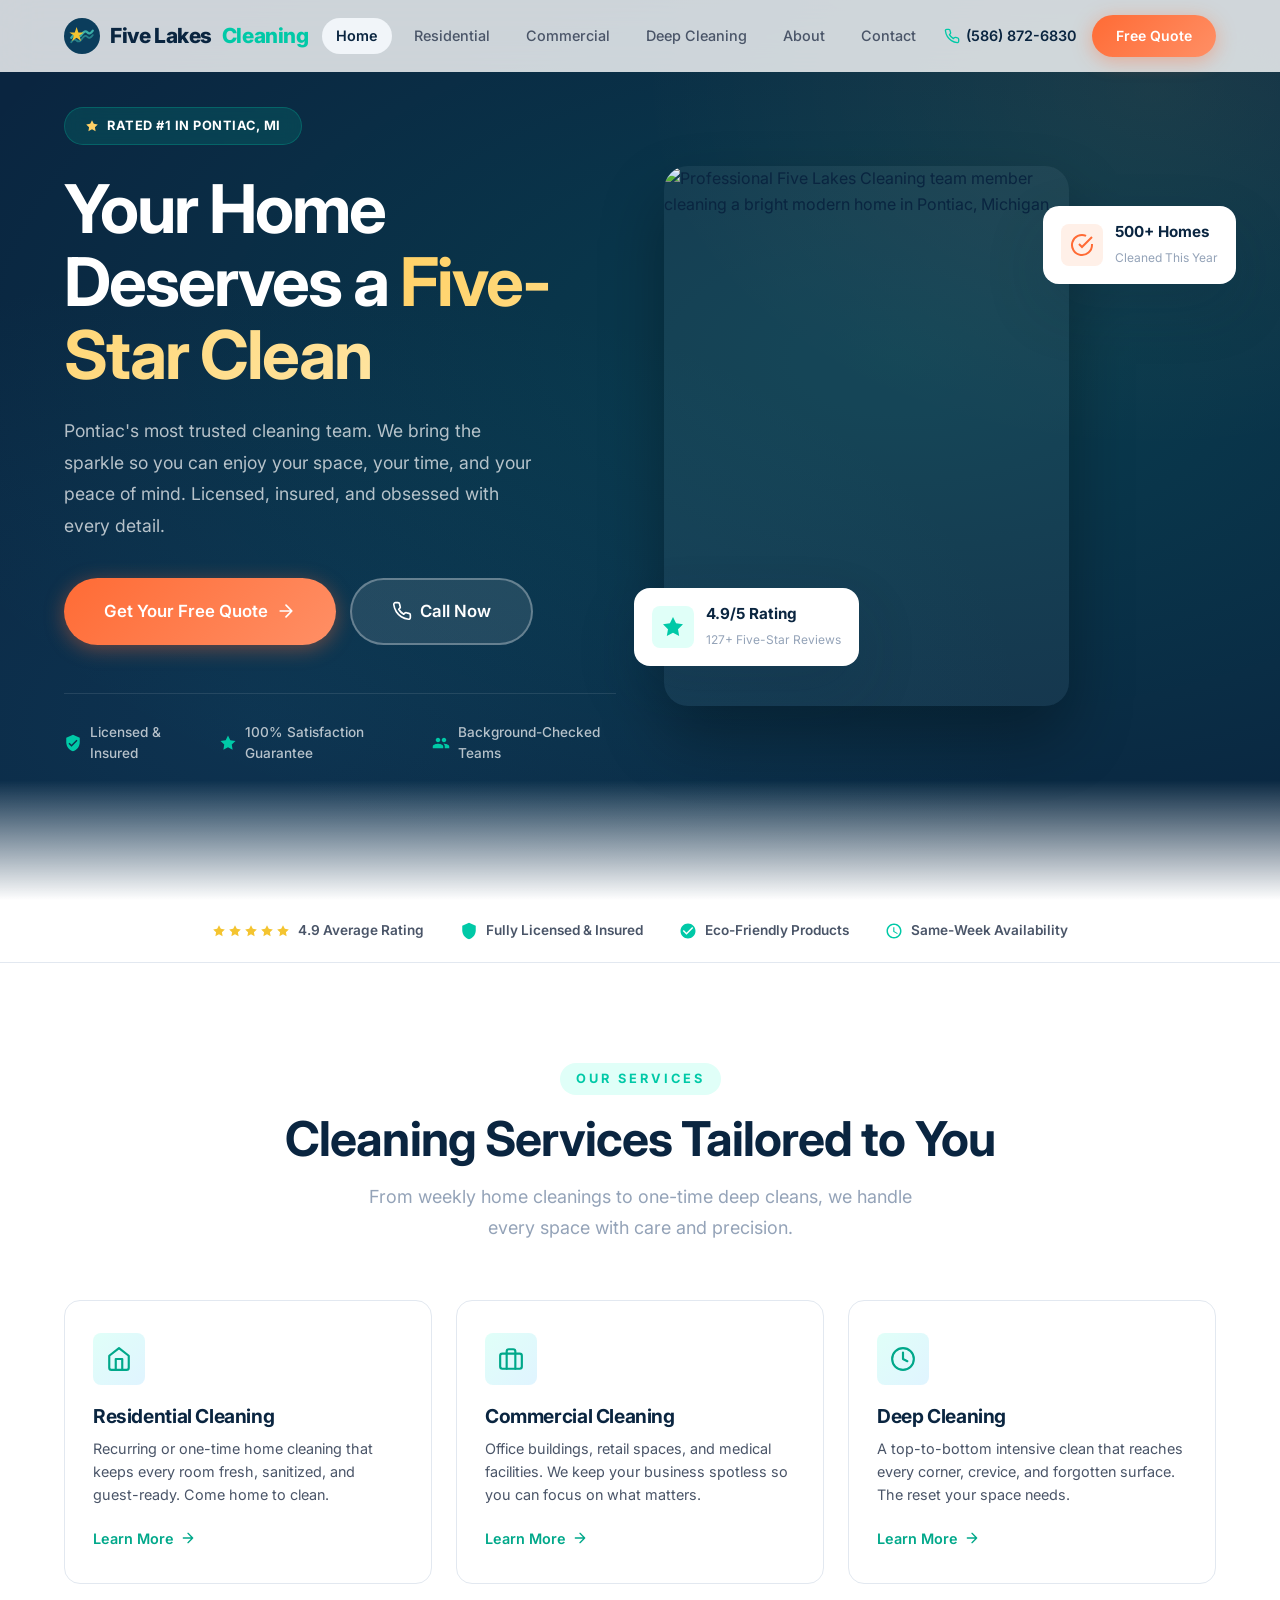
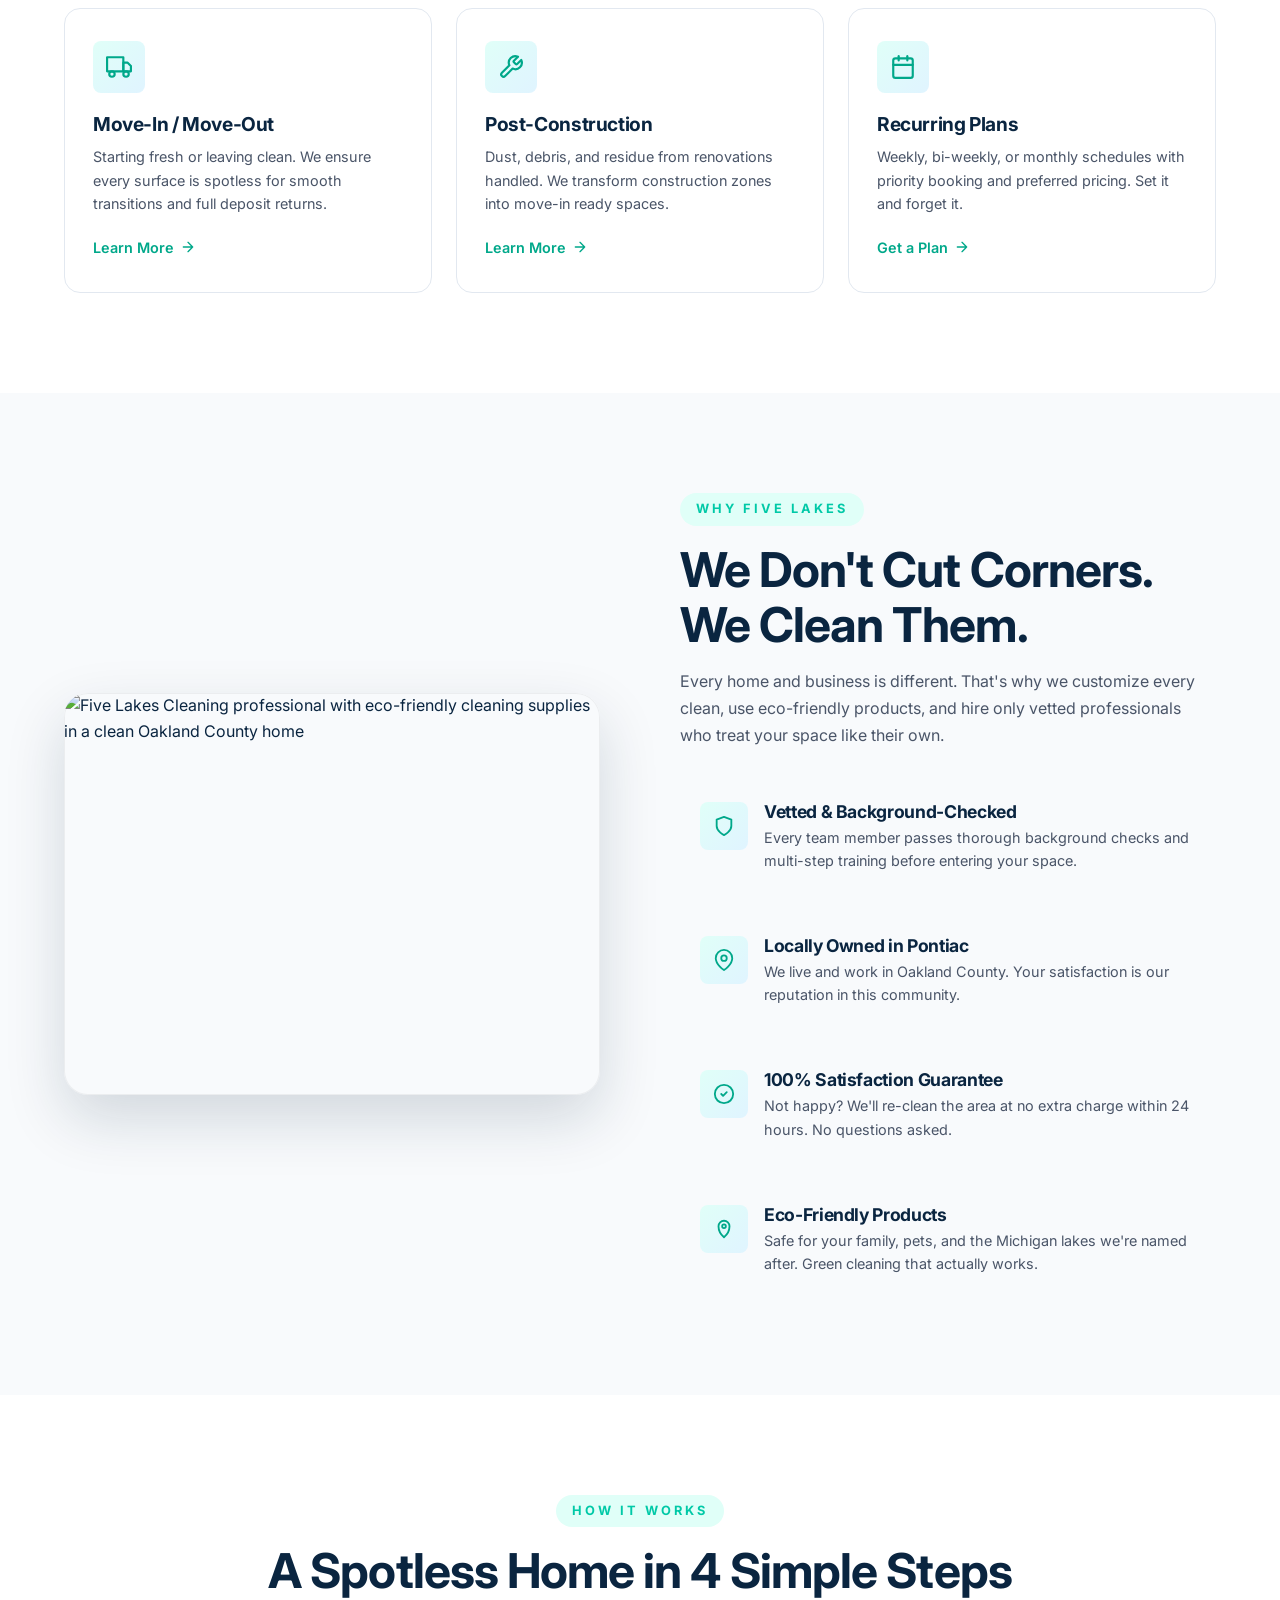
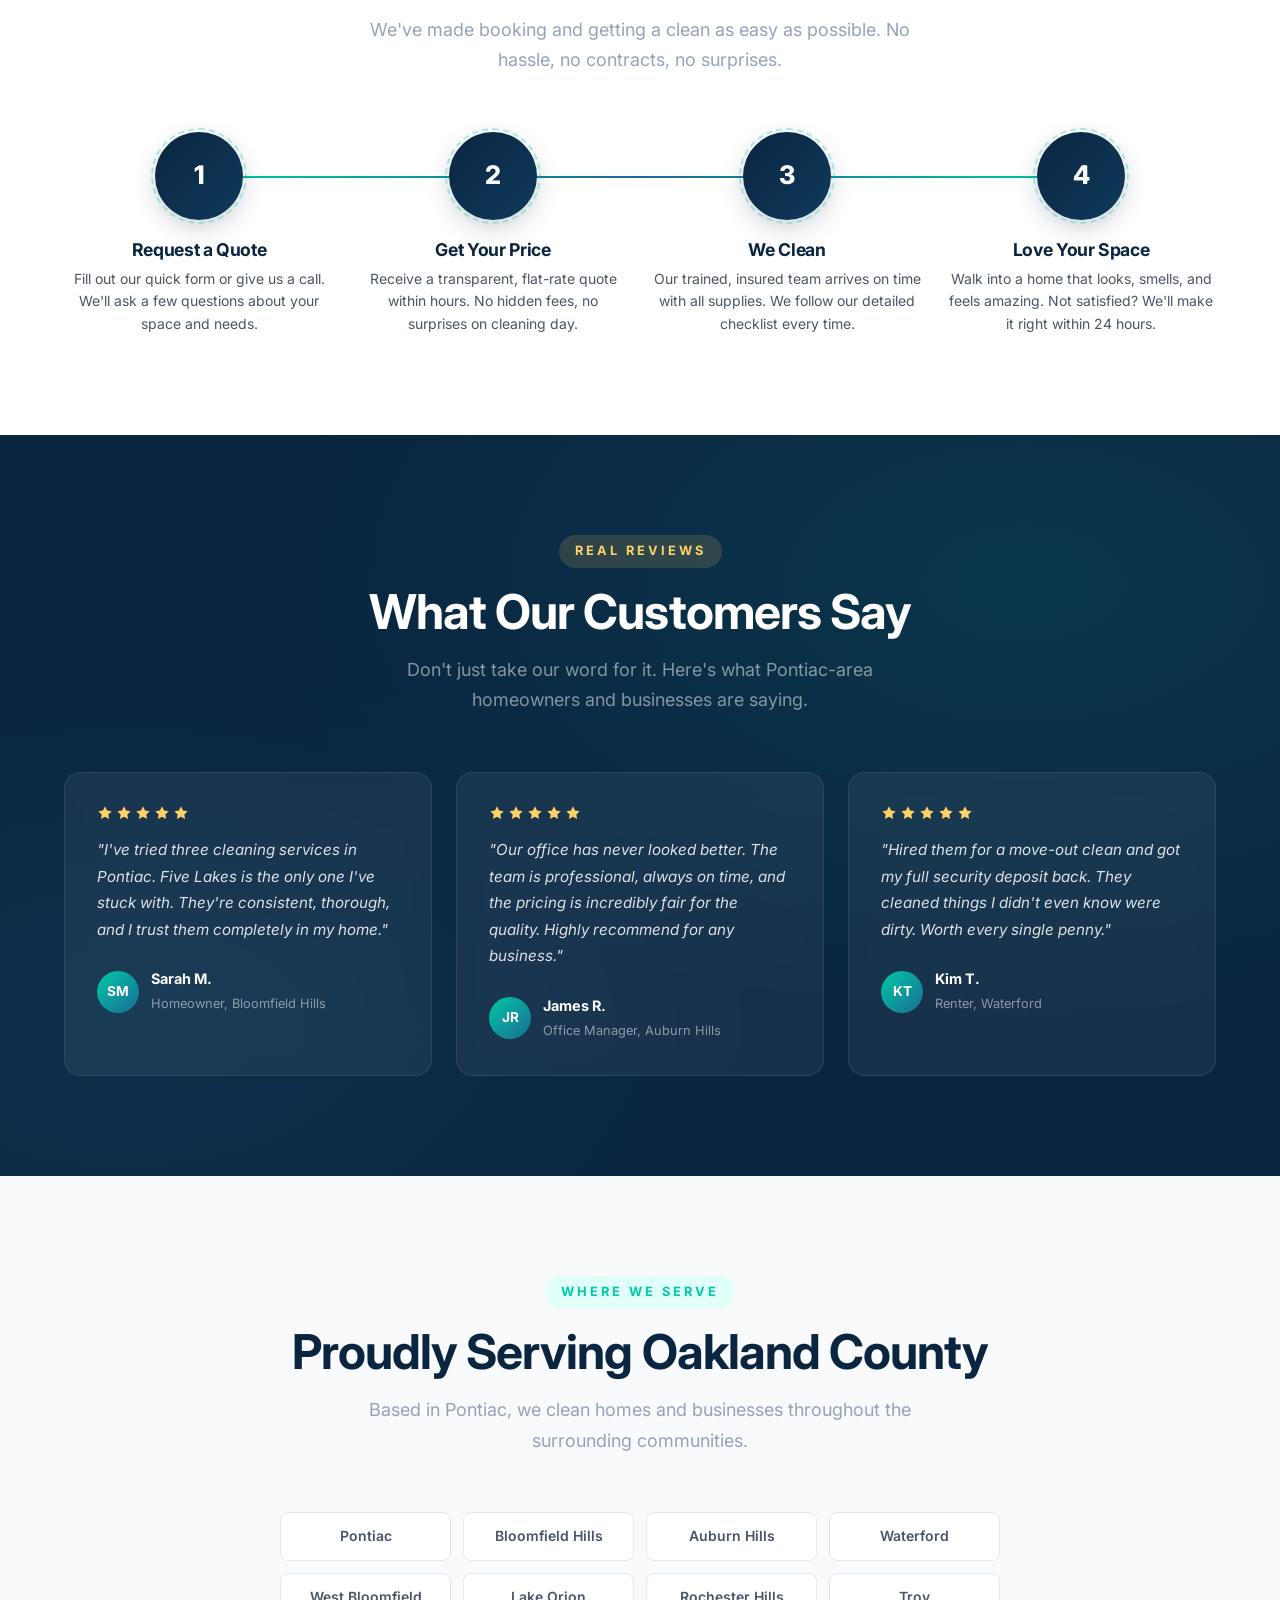
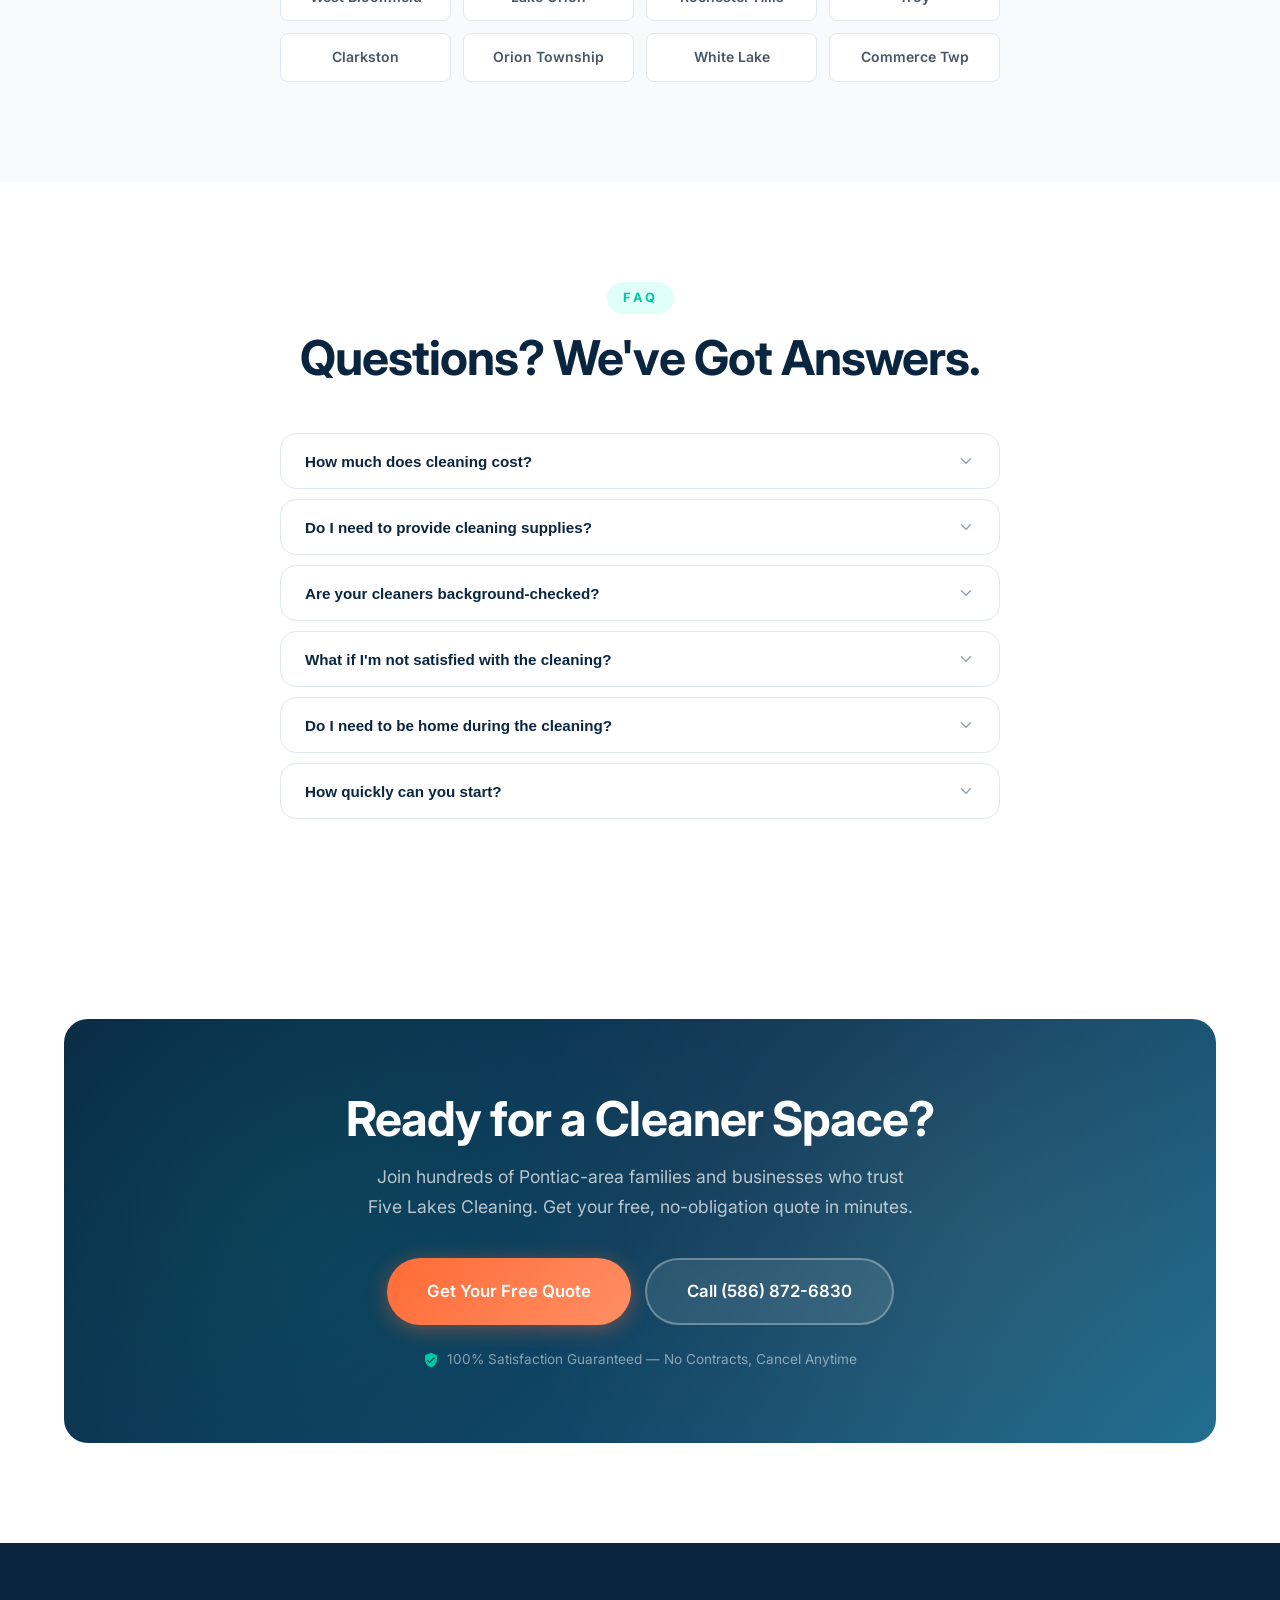
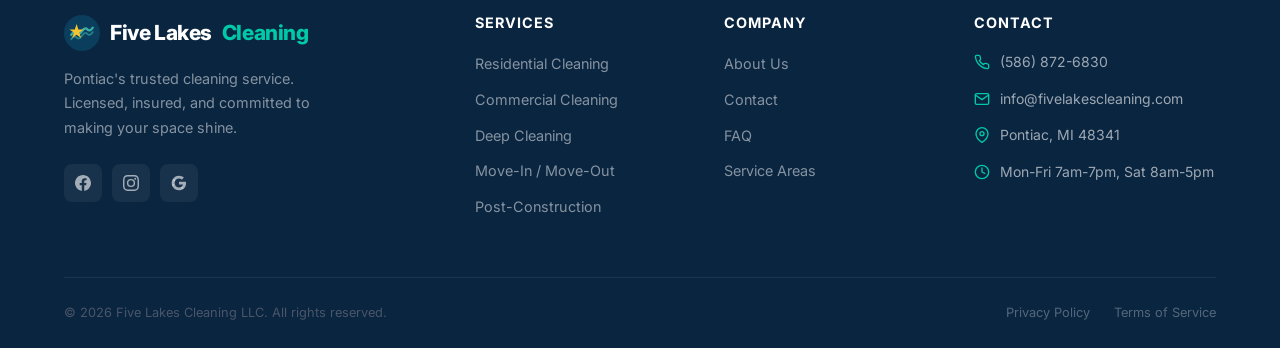
==== commit 79364f08: "Update phone to (586) 872-6830, fix service page sidebar styling" ====
--- a/index.html
+++ b/index.html
@@ -41,7 +41,7 @@
     "name": "Five Lakes Cleaning",
     "description": "Professional residential and commercial cleaning services in Pontiac, Michigan and Oakland County.",
     "url": "https://fivelakescleaning.com",
-    "telephone": "+12485551234",
+    "telephone": "+15868726830",
     "email": "info@fivelakescleaning.com",
     "address": {
       "@type": "PostalAddress",
@@ -120,9 +120,9 @@
       </div>
 
       <div class="nav-cta">
-        <a href="tel:+12485551234" class="nav-phone">
+        <a href="tel:+15868726830" class="nav-phone">
           <svg xmlns="http://www.w3.org/2000/svg" viewBox="0 0 24 24" fill="none" stroke="currentColor" stroke-width="2" stroke-linecap="round" stroke-linejoin="round"><path d="M22 16.92v3a2 2 0 01-2.18 2 19.79 19.79 0 01-8.63-3.07 19.5 19.5 0 01-6-6 19.79 19.79 0 01-3.07-8.67A2 2 0 014.11 2h3a2 2 0 012 1.72c.127.96.361 1.903.7 2.81a2 2 0 01-.45 2.11L8.09 9.91a16 16 0 006 6l1.27-1.27a2 2 0 012.11-.45c.907.339 1.85.573 2.81.7A2 2 0 0122 16.92z"/></svg>
-          (248) 555-1234
+          (586) 872-6830
         </a>
         <a href="/contact/" class="btn btn-primary btn-sm">Free Quote</a>
       </div>
@@ -149,7 +149,7 @@
               <a href="/contact/" class="btn btn-primary btn-lg">Get Your Free Quote
                 <svg xmlns="http://www.w3.org/2000/svg" width="20" height="20" viewBox="0 0 24 24" fill="none" stroke="currentColor" stroke-width="2" stroke-linecap="round" stroke-linejoin="round"><path d="M5 12h14M12 5l7 7-7 7"/></svg>
               </a>
-              <a href="tel:+12485551234" class="btn btn-outline-white btn-lg">
+              <a href="tel:+15868726830" class="btn btn-outline-white btn-lg">
                 <svg xmlns="http://www.w3.org/2000/svg" width="20" height="20" viewBox="0 0 24 24" fill="none" stroke="currentColor" stroke-width="2" stroke-linecap="round" stroke-linejoin="round"><path d="M22 16.92v3a2 2 0 01-2.18 2 19.79 19.79 0 01-8.63-3.07 19.5 19.5 0 01-6-6 19.79 19.79 0 01-3.07-8.67A2 2 0 014.11 2h3a2 2 0 012 1.72c.127.96.361 1.903.7 2.81a2 2 0 01-.45 2.11L8.09 9.91a16 16 0 006 6l1.27-1.27a2 2 0 012.11-.45c.907.339 1.85.573 2.81.7A2 2 0 0122 16.92z"/></svg>
                 Call Now
               </a>
@@ -555,7 +555,7 @@
           <p>Join hundreds of Pontiac-area families and businesses who trust Five Lakes Cleaning. Get your free, no-obligation quote in minutes.</p>
           <div class="cta-buttons">
             <a href="/contact/" class="btn btn-primary btn-lg">Get Your Free Quote</a>
-            <a href="tel:+12485551234" class="btn btn-outline-white btn-lg">Call (248) 555-1234</a>
+            <a href="tel:+15868726830" class="btn btn-outline-white btn-lg">Call (586) 872-6830</a>
           </div>
           <div class="cta-guarantee">
             <svg xmlns="http://www.w3.org/2000/svg" viewBox="0 0 24 24" fill="currentColor"><path d="M12 1L3 5v6c0 5.55 3.84 10.74 9 12 5.16-1.26 9-6.45 9-12V5l-9-4zm-2 16l-4-4 1.41-1.41L10 14.17l6.59-6.59L18 9l-8 8z"/></svg>
@@ -613,7 +613,7 @@
           <h4>Contact</h4>
           <div class="footer-contact-item">
             <svg xmlns="http://www.w3.org/2000/svg" viewBox="0 0 24 24" fill="none" stroke="currentColor" stroke-width="2" stroke-linecap="round" stroke-linejoin="round"><path d="M22 16.92v3a2 2 0 01-2.18 2 19.79 19.79 0 01-8.63-3.07 19.5 19.5 0 01-6-6 19.79 19.79 0 01-3.07-8.67A2 2 0 014.11 2h3a2 2 0 012 1.72c.127.96.361 1.903.7 2.81a2 2 0 01-.45 2.11L8.09 9.91a16 16 0 006 6l1.27-1.27a2 2 0 012.11-.45c.907.339 1.85.573 2.81.7A2 2 0 0122 16.92z"/></svg>
-            <a href="tel:+12485551234">(248) 555-1234</a>
+            <a href="tel:+15868726830">(586) 872-6830</a>
           </div>
           <div class="footer-contact-item">
             <svg xmlns="http://www.w3.org/2000/svg" viewBox="0 0 24 24" fill="none" stroke="currentColor" stroke-width="2" stroke-linecap="round" stroke-linejoin="round"><path d="M4 4h16c1.1 0 2 .9 2 2v12c0 1.1-.9 2-2 2H4c-1.1 0-2-.9-2-2V6c0-1.1.9-2 2-2z"/><polyline points="22,6 12,13 2,6"/></svg>
--- a/css/styles.css
+++ b/css/styles.css
@@ -1111,6 +1111,48 @@
 .sidebar-card h3 { font-size: 1.1rem; margin-bottom: 16px; }
 .sidebar-card .btn { width: 100%; margin-top: 12px; }
 
+.sidebar-card svg {
+  width: 20px;
+  height: 20px;
+  flex-shrink: 0;
+}
+
+.sidebar-card p { font-size: 0.9rem; line-height: 1.6; }
+
+.sidebar-card ul {
+  display: flex;
+  flex-direction: column;
+  gap: 10px;
+}
+
+.sidebar-card ul li {
+  display: flex;
+  align-items: center;
+  gap: 8px;
+  font-size: 0.9rem;
+  color: var(--text-light);
+}
+
+.sidebar-card ul li svg {
+  color: var(--secondary);
+}
+
+/* Service page content images */
+.service-content img {
+  border-radius: var(--radius-md);
+  margin: 24px 0;
+  box-shadow: var(--shadow-md);
+}
+
+/* Sticky sidebar */
+@media (min-width: 1025px) {
+  .service-sidebar {
+    position: sticky;
+    top: calc(var(--header-height) + 24px);
+    align-self: start;
+  }
+}
+
 .sidebar-nav { display: flex; flex-direction: column; gap: 4px; }
 
 .sidebar-nav a {
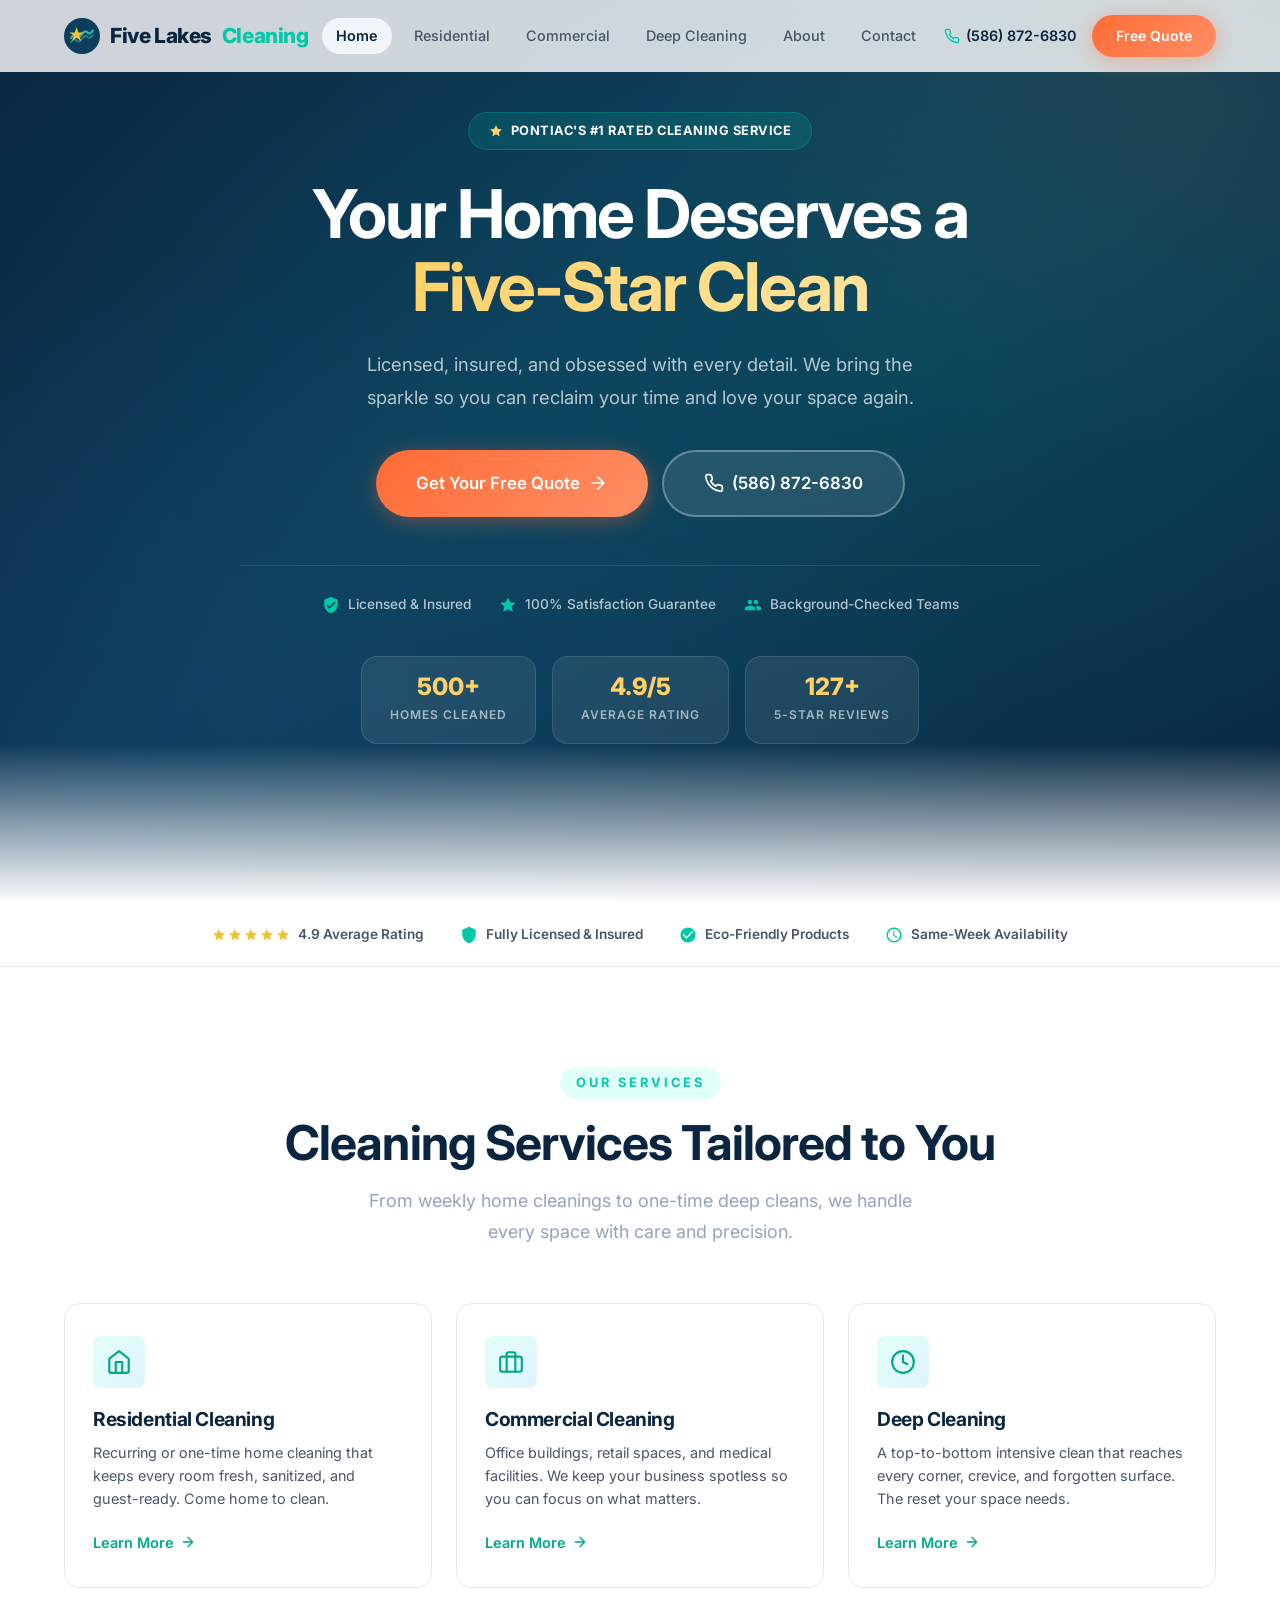
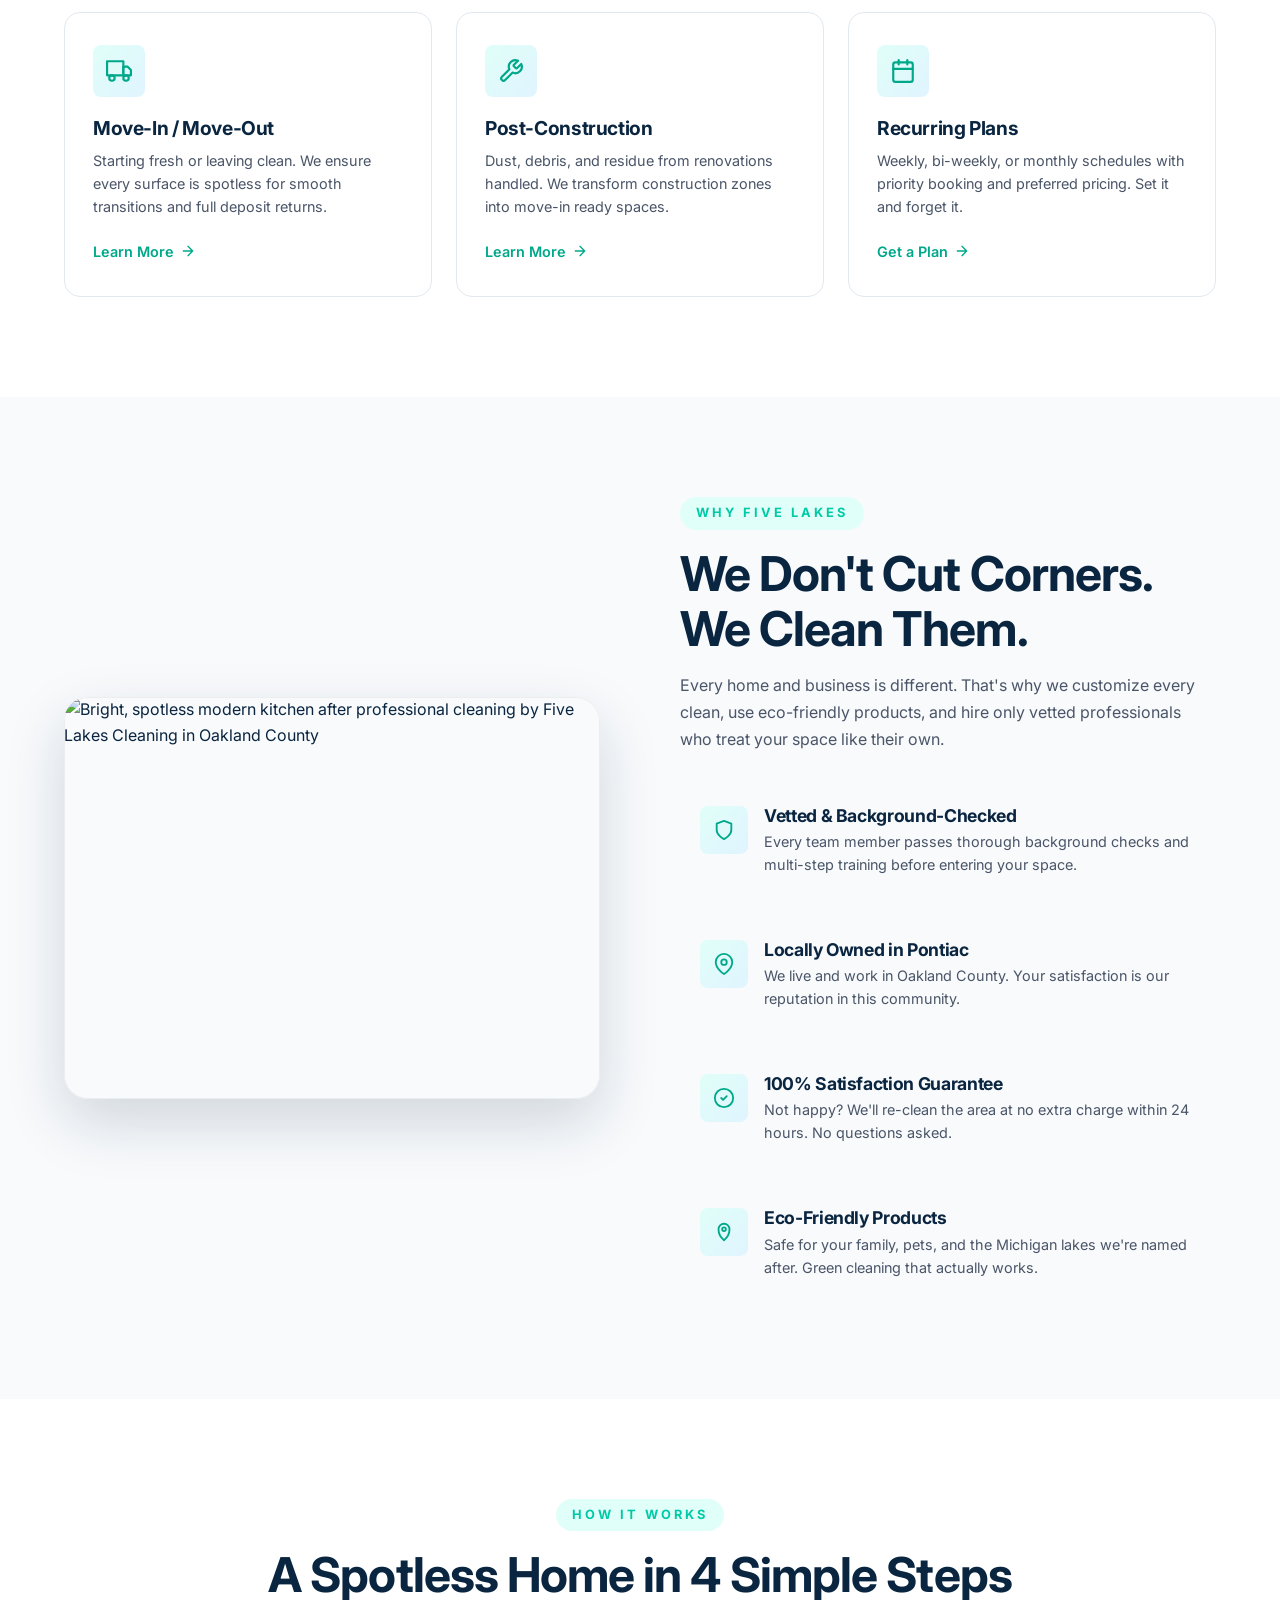
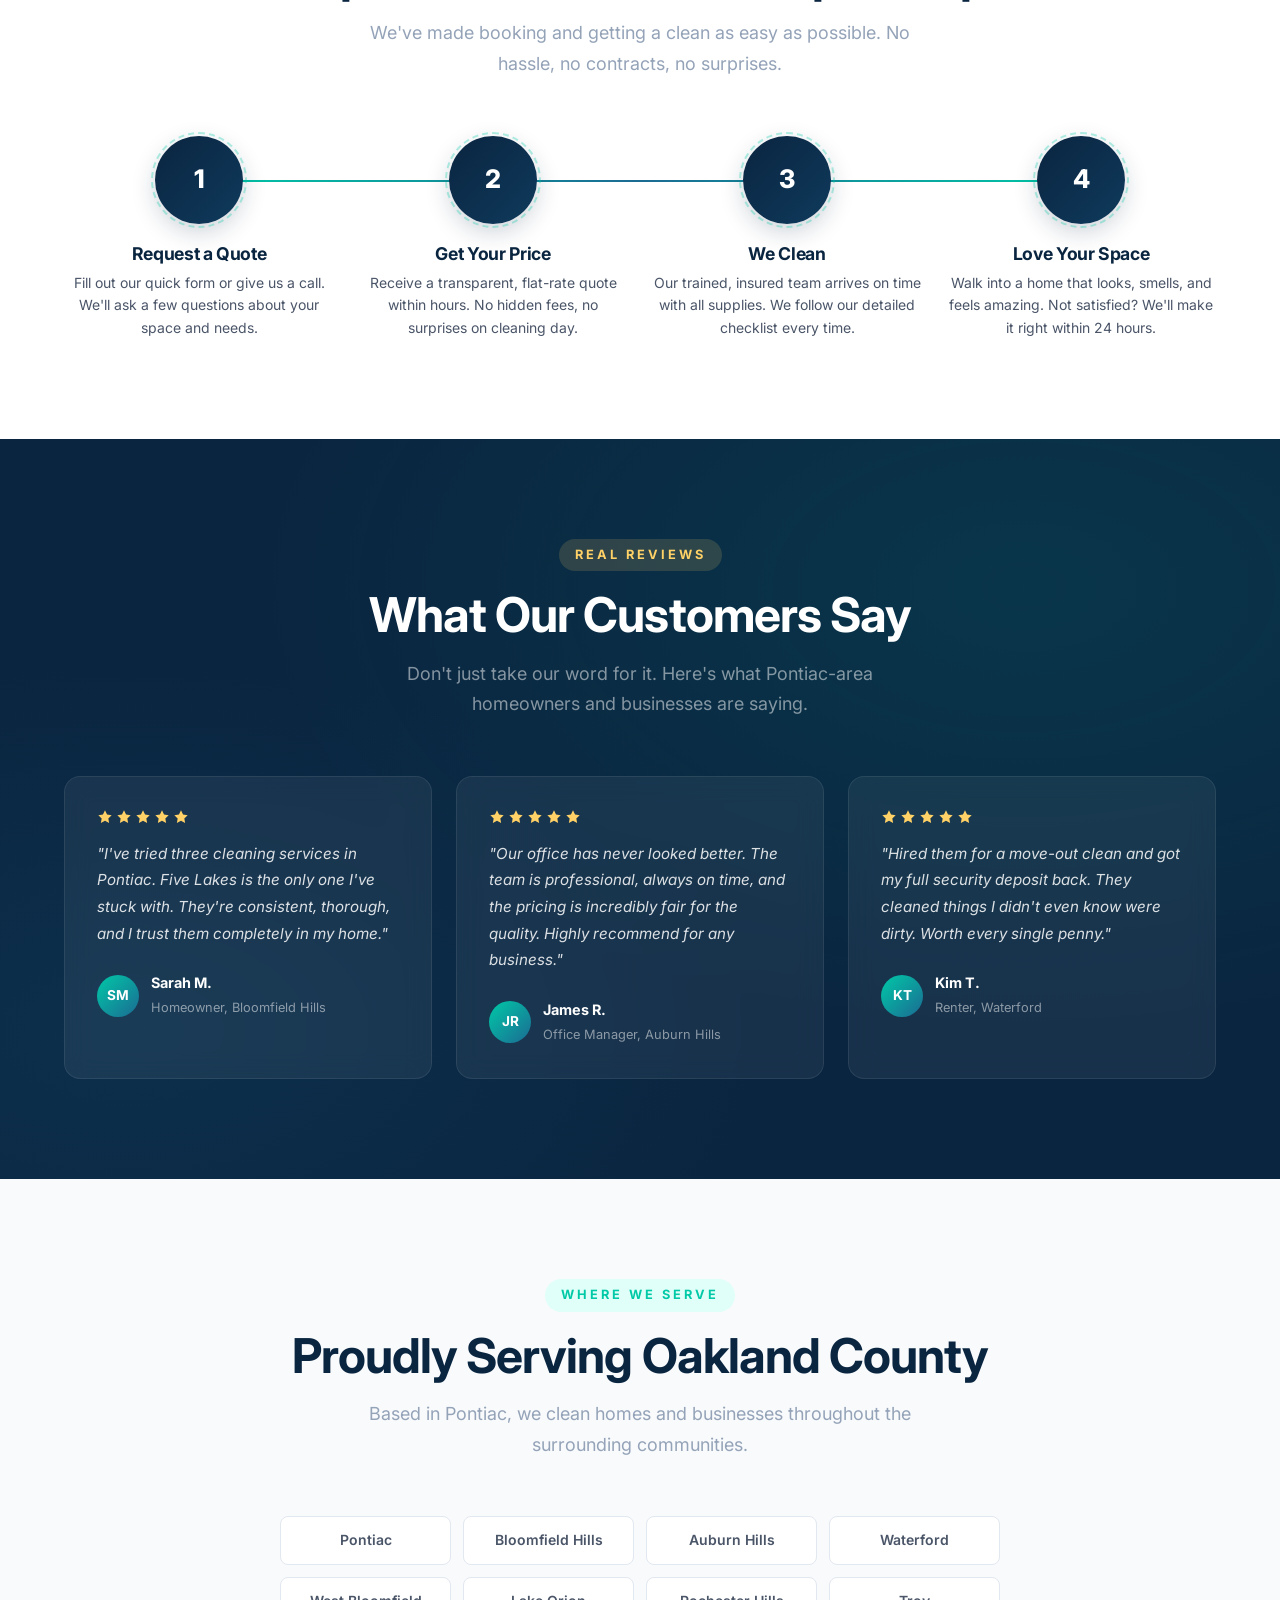
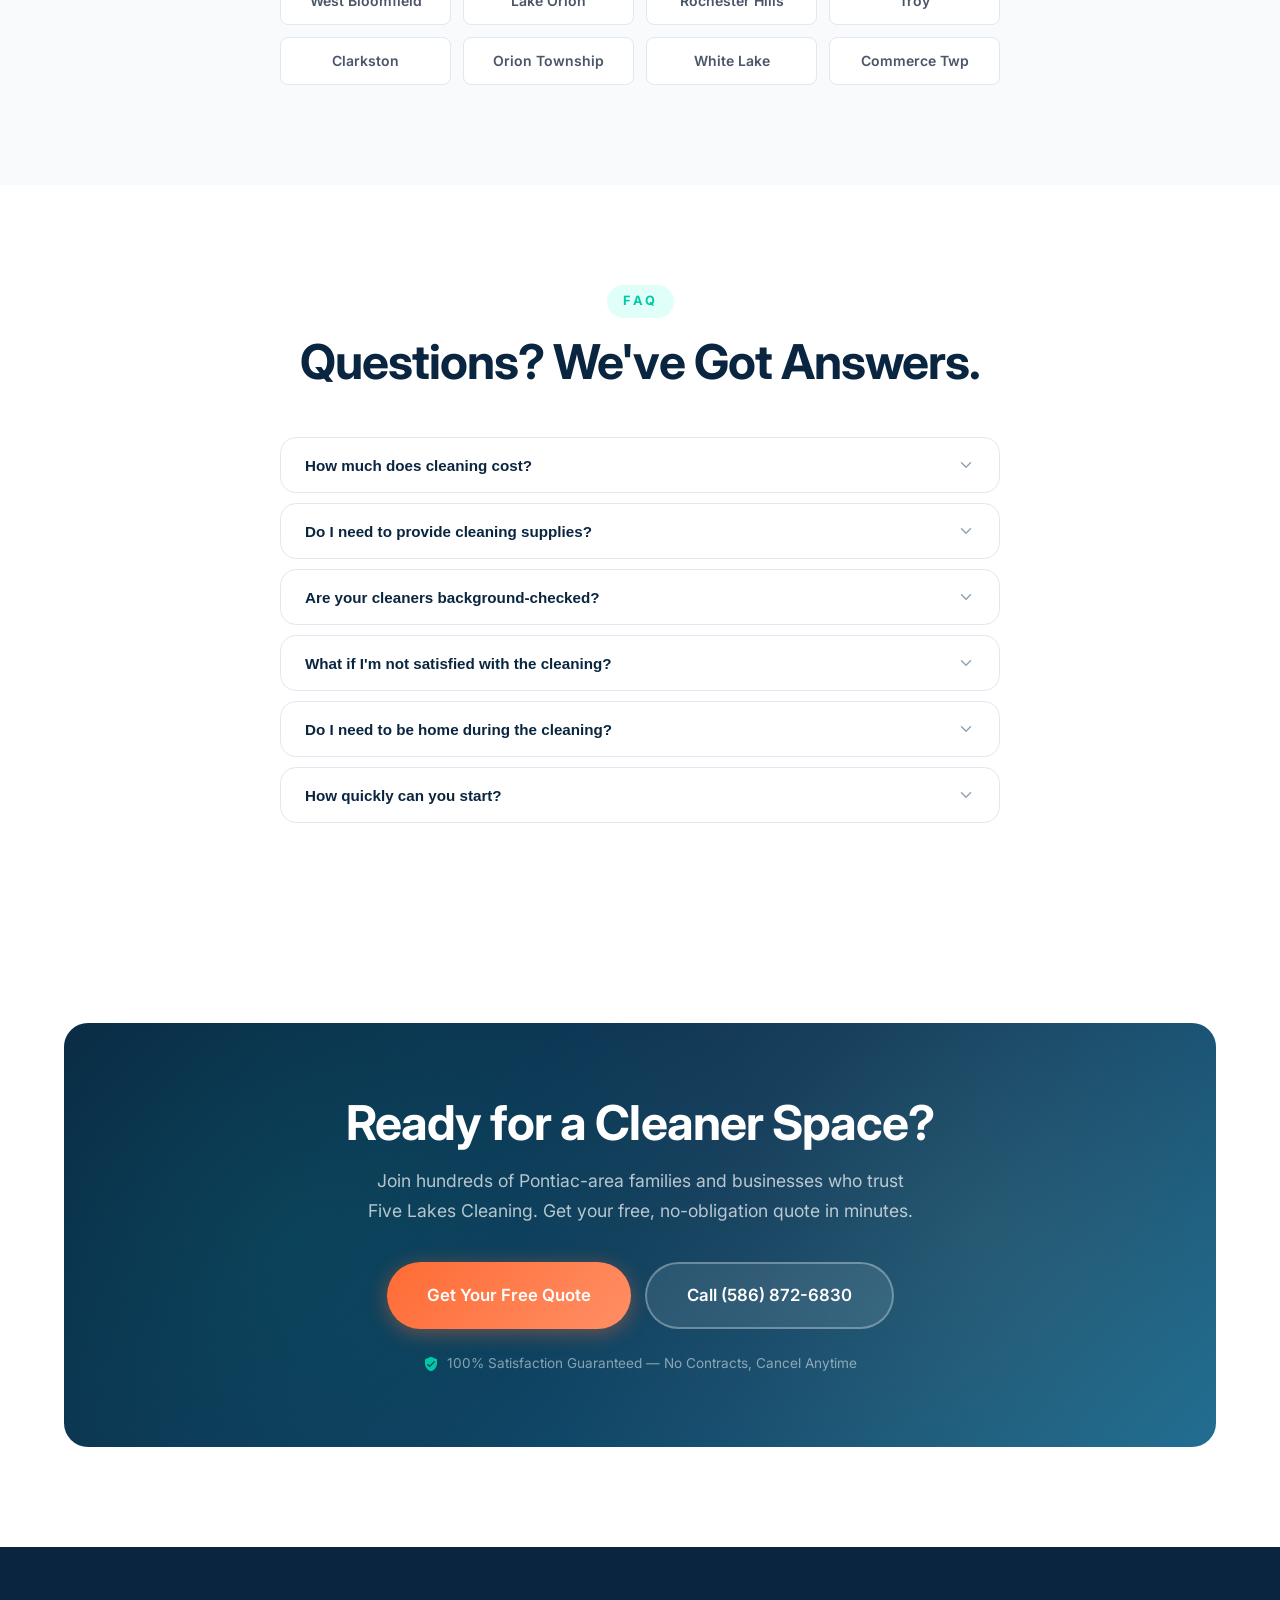
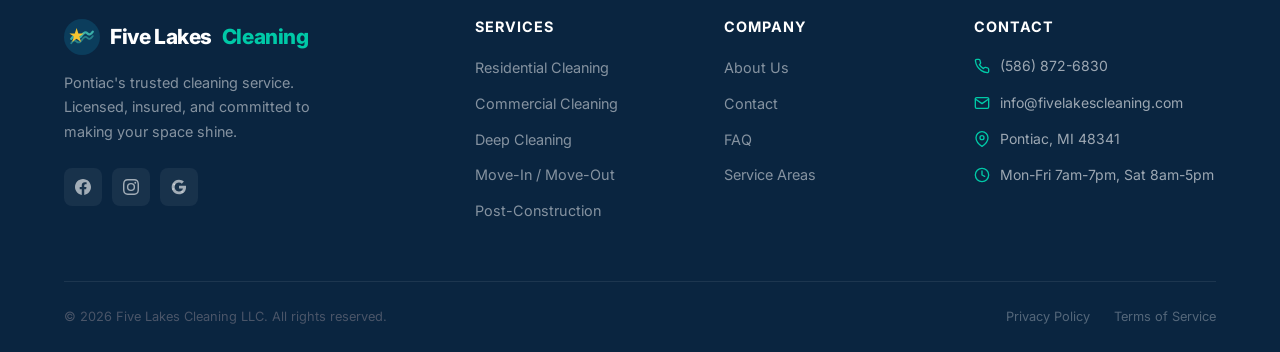
==== commit ce7b2efa: "Video hero background, premium visuals, animated stat counters, better images" ====
--- a/index.html
+++ b/index.html
@@ -134,24 +134,32 @@
   </header>
 
   <main id="main">
-    <!-- ===== HERO ===== -->
-    <section class="hero" aria-label="Welcome">
-      <div class="container">
-        <div class="hero-grid">
+    <!-- ===== HERO WITH VIDEO ===== -->
+    <section class="hero hero-video" aria-label="Welcome">
+      <!-- Background Video -->
+      <div class="hero-video-bg">
+        <video autoplay muted loop playsinline preload="auto" poster="https://images.unsplash.com/photo-1527515637462-cff94eebd21d?auto=format&fit=crop&w=1920&q=80">
+          <source src="https://videos.pexels.com/video-files/6197078/6197078-hd_1920_1080_25fps.mp4" type="video/mp4">
+        </video>
+        <div class="hero-video-overlay"></div>
+      </div>
+
+      <div class="container">
+        <div class="hero-centered">
           <div class="hero-content">
             <div class="hero-badge">
               <svg xmlns="http://www.w3.org/2000/svg" viewBox="0 0 24 24" fill="currentColor"><path d="M12 2l3.09 6.26L22 9.27l-5 4.87 1.18 6.88L12 17.77l-6.18 3.25L7 14.14 2 9.27l6.91-1.01L12 2z"/></svg>
-              Rated #1 in Pontiac, MI
+              Pontiac's #1 Rated Cleaning Service
             </div>
             <h1>Your Home Deserves a <em>Five-Star Clean</em></h1>
-            <p class="hero-description">Pontiac's most trusted cleaning team. We bring the sparkle so you can enjoy your space, your time, and your peace of mind. Licensed, insured, and obsessed with every detail.</p>
+            <p class="hero-description">Licensed, insured, and obsessed with every detail. We bring the sparkle so you can reclaim your time and love your space again.</p>
             <div class="hero-buttons">
               <a href="/contact/" class="btn btn-primary btn-lg">Get Your Free Quote
                 <svg xmlns="http://www.w3.org/2000/svg" width="20" height="20" viewBox="0 0 24 24" fill="none" stroke="currentColor" stroke-width="2" stroke-linecap="round" stroke-linejoin="round"><path d="M5 12h14M12 5l7 7-7 7"/></svg>
               </a>
               <a href="tel:+15868726830" class="btn btn-outline-white btn-lg">
                 <svg xmlns="http://www.w3.org/2000/svg" width="20" height="20" viewBox="0 0 24 24" fill="none" stroke="currentColor" stroke-width="2" stroke-linecap="round" stroke-linejoin="round"><path d="M22 16.92v3a2 2 0 01-2.18 2 19.79 19.79 0 01-8.63-3.07 19.5 19.5 0 01-6-6 19.79 19.79 0 01-3.07-8.67A2 2 0 014.11 2h3a2 2 0 012 1.72c.127.96.361 1.903.7 2.81a2 2 0 01-.45 2.11L8.09 9.91a16 16 0 006 6l1.27-1.27a2 2 0 012.11-.45c.907.339 1.85.573 2.81.7A2 2 0 0122 16.92z"/></svg>
-                Call Now
+                (586) 872-6830
               </a>
             </div>
             <div class="hero-trust">
@@ -168,28 +176,20 @@
                 Background-Checked Teams
               </div>
             </div>
-          </div>
-
-          <div class="hero-image">
-            <div class="hero-image-wrapper">
-              <img src="https://images.unsplash.com/photo-1581578731548-c64695cc6952?auto=format&fit=crop&w=800&q=80" alt="Professional Five Lakes Cleaning team member cleaning a bright modern home in Pontiac, Michigan" width="800" height="600" loading="eager">
-            </div>
-            <div class="hero-float-card card-rating">
-              <div class="float-card-icon green">
-                <svg xmlns="http://www.w3.org/2000/svg" width="24" height="24" viewBox="0 0 24 24" fill="currentColor"><path d="M12 2l3.09 6.26L22 9.27l-5 4.87 1.18 6.88L12 17.77l-6.18 3.25L7 14.14 2 9.27l6.91-1.01L12 2z"/></svg>
-              </div>
-              <div class="float-card-text">
-                <strong>4.9/5 Rating</strong>
-                <span>127+ Five-Star Reviews</span>
-              </div>
-            </div>
-            <div class="hero-float-card card-bookings">
-              <div class="float-card-icon orange">
-                <svg xmlns="http://www.w3.org/2000/svg" width="24" height="24" viewBox="0 0 24 24" fill="none" stroke="currentColor" stroke-width="2"><path d="M22 11.08V12a10 10 0 11-5.93-9.14"/><polyline points="22 4 12 14.01 9 11.01"/></svg>
-              </div>
-              <div class="float-card-text">
-                <strong>500+ Homes</strong>
-                <span>Cleaned This Year</span>
+
+            <!-- Floating Stats -->
+            <div class="hero-stats-row">
+              <div class="hero-stat-pill">
+                <strong data-count="500" data-suffix="+">0+</strong>
+                <span>Homes Cleaned</span>
+              </div>
+              <div class="hero-stat-pill">
+                <strong>4.9/5</strong>
+                <span>Average Rating</span>
+              </div>
+              <div class="hero-stat-pill">
+                <strong data-count="127" data-suffix="+">0+</strong>
+                <span>5-Star Reviews</span>
               </div>
             </div>
           </div>
@@ -305,7 +305,7 @@
       <div class="container">
         <div class="why-grid">
           <div class="why-image slide-left">
-            <img src="https://images.unsplash.com/photo-1628177142898-93e36e4e3a50?auto=format&fit=crop&w=800&q=80" alt="Five Lakes Cleaning professional with eco-friendly cleaning supplies in a clean Oakland County home" width="800" height="600" loading="lazy">
+            <img src="https://images.unsplash.com/photo-1527515637462-cff94eebd21d?auto=format&fit=crop&w=900&q=85" alt="Bright, spotless modern kitchen after professional cleaning by Five Lakes Cleaning in Oakland County" width="900" height="675" loading="lazy">
           </div>
           <div class="slide-right">
             <span class="section-label">Why Five Lakes</span>
--- a/css/styles.css
+++ b/css/styles.css
@@ -351,6 +351,7 @@
     radial-gradient(ellipse 80% 60% at 70% 40%, rgba(0,201,167,0.15), transparent),
     radial-gradient(ellipse 60% 50% at 20% 80%, rgba(27,107,147,0.2), transparent),
     radial-gradient(ellipse 40% 40% at 90% 10%, rgba(255,209,102,0.08), transparent);
+  z-index: 1;
 }
 
 .hero::after {
@@ -359,9 +360,93 @@
   bottom: 0;
   left: 0;
   right: 0;
-  height: 120px;
+  height: 160px;
   background: linear-gradient(to top, var(--white), transparent);
   z-index: 2;
+}
+
+/* Video Background */
+.hero-video-bg {
+  position: absolute;
+  inset: 0;
+  z-index: 0;
+}
+
+.hero-video-bg video {
+  width: 100%;
+  height: 100%;
+  object-fit: cover;
+}
+
+.hero-video-overlay {
+  position: absolute;
+  inset: 0;
+  background:
+    linear-gradient(135deg, rgba(10,37,64,0.88) 0%, rgba(15,58,92,0.75) 40%, rgba(10,37,64,0.85) 100%);
+}
+
+/* Centered Hero Layout */
+.hero-centered {
+  text-align: center;
+  position: relative;
+  z-index: 3;
+  max-width: 800px;
+  margin: 0 auto;
+  padding: 40px 0 60px;
+}
+
+.hero-centered .hero-description {
+  margin: 0 auto 36px;
+  max-width: 580px;
+  font-size: 1.15rem;
+}
+
+.hero-centered .hero-buttons {
+  justify-content: center;
+}
+
+.hero-centered .hero-trust {
+  justify-content: center;
+}
+
+/* Hero Stats Row */
+.hero-stats-row {
+  display: flex;
+  justify-content: center;
+  gap: 16px;
+  margin-top: 40px;
+  animation: fadeSlideUp 0.6s 1s both;
+}
+
+.hero-stat-pill {
+  background: rgba(255,255,255,0.08);
+  backdrop-filter: blur(12px);
+  border: 1px solid rgba(255,255,255,0.12);
+  border-radius: var(--radius-md);
+  padding: 16px 28px;
+  text-align: center;
+  transition: all var(--transition);
+}
+
+.hero-stat-pill:hover {
+  background: rgba(255,255,255,0.14);
+  transform: translateY(-2px);
+}
+
+.hero-stat-pill strong {
+  display: block;
+  font-size: 1.5rem;
+  font-weight: 800;
+  color: var(--gold);
+  line-height: 1.2;
+}
+
+.hero-stat-pill span {
+  font-size: 0.75rem;
+  color: rgba(255,255,255,0.6);
+  text-transform: uppercase;
+  letter-spacing: 1px;
+  font-weight: 600;
 }
 
 .hero-grid {
@@ -370,7 +455,7 @@
   gap: 48px;
   align-items: center;
   position: relative;
-  z-index: 1;
+  z-index: 3;
 }
 
 .hero-content { color: var(--white); }
@@ -1353,11 +1438,11 @@
 }
 
 /* Hero entrance animations */
-.hero-content .hero-badge { animation: fadeSlideUp 0.6s 0.2s both; }
-.hero-content h1 { animation: fadeSlideUp 0.6s 0.35s both; }
-.hero-content .hero-description { animation: fadeSlideUp 0.6s 0.5s both; }
-.hero-content .hero-buttons { animation: fadeSlideUp 0.6s 0.65s both; }
-.hero-content .hero-trust { animation: fadeSlideUp 0.6s 0.8s both; }
+.hero-content .hero-badge { animation: fadeSlideUp 0.7s 0.2s both; }
+.hero-content h1 { animation: fadeSlideUp 0.7s 0.4s both; }
+.hero-content .hero-description { animation: fadeSlideUp 0.7s 0.6s both; }
+.hero-content .hero-buttons { animation: fadeSlideUp 0.7s 0.8s both; }
+.hero-content .hero-trust { animation: fadeSlideUp 0.7s 1.0s both; }
 .hero-image { animation: fadeSlideUp 0.8s 0.4s both; }
 
 @keyframes fadeSlideUp {
@@ -1390,6 +1475,10 @@
   .hero-buttons { justify-content: center; }
   .hero-trust { justify-content: center; flex-wrap: wrap; }
 
+  .hero-centered { padding: 20px 0 40px; }
+
+  .hero-stats-row { flex-wrap: wrap; }
+
   .hero-image {
     max-width: 400px;
     margin: 0 auto;
@@ -1439,6 +1528,12 @@
 
   .hero { min-height: auto; padding: 120px 0 100px; }
 
+  .hero-centered { padding: 10px 0 30px; }
+
+  .hero-stats-row { gap: 10px; }
+  .hero-stat-pill { padding: 12px 18px; }
+  .hero-stat-pill strong { font-size: 1.2rem; }
+
   .hero-image { max-width: 320px; }
   .hero-image-wrapper { max-height: 360px; }
 
@@ -1480,6 +1575,9 @@
   .hero-buttons { flex-direction: column; }
   .hero-buttons .btn { width: 100%; }
 
+  .hero-stats-row { flex-direction: column; align-items: center; }
+  .hero-stat-pill { width: 100%; max-width: 200px; }
+
   .hero-image { max-width: 260px; }
 
   .process-steps { grid-template-columns: 1fr; }
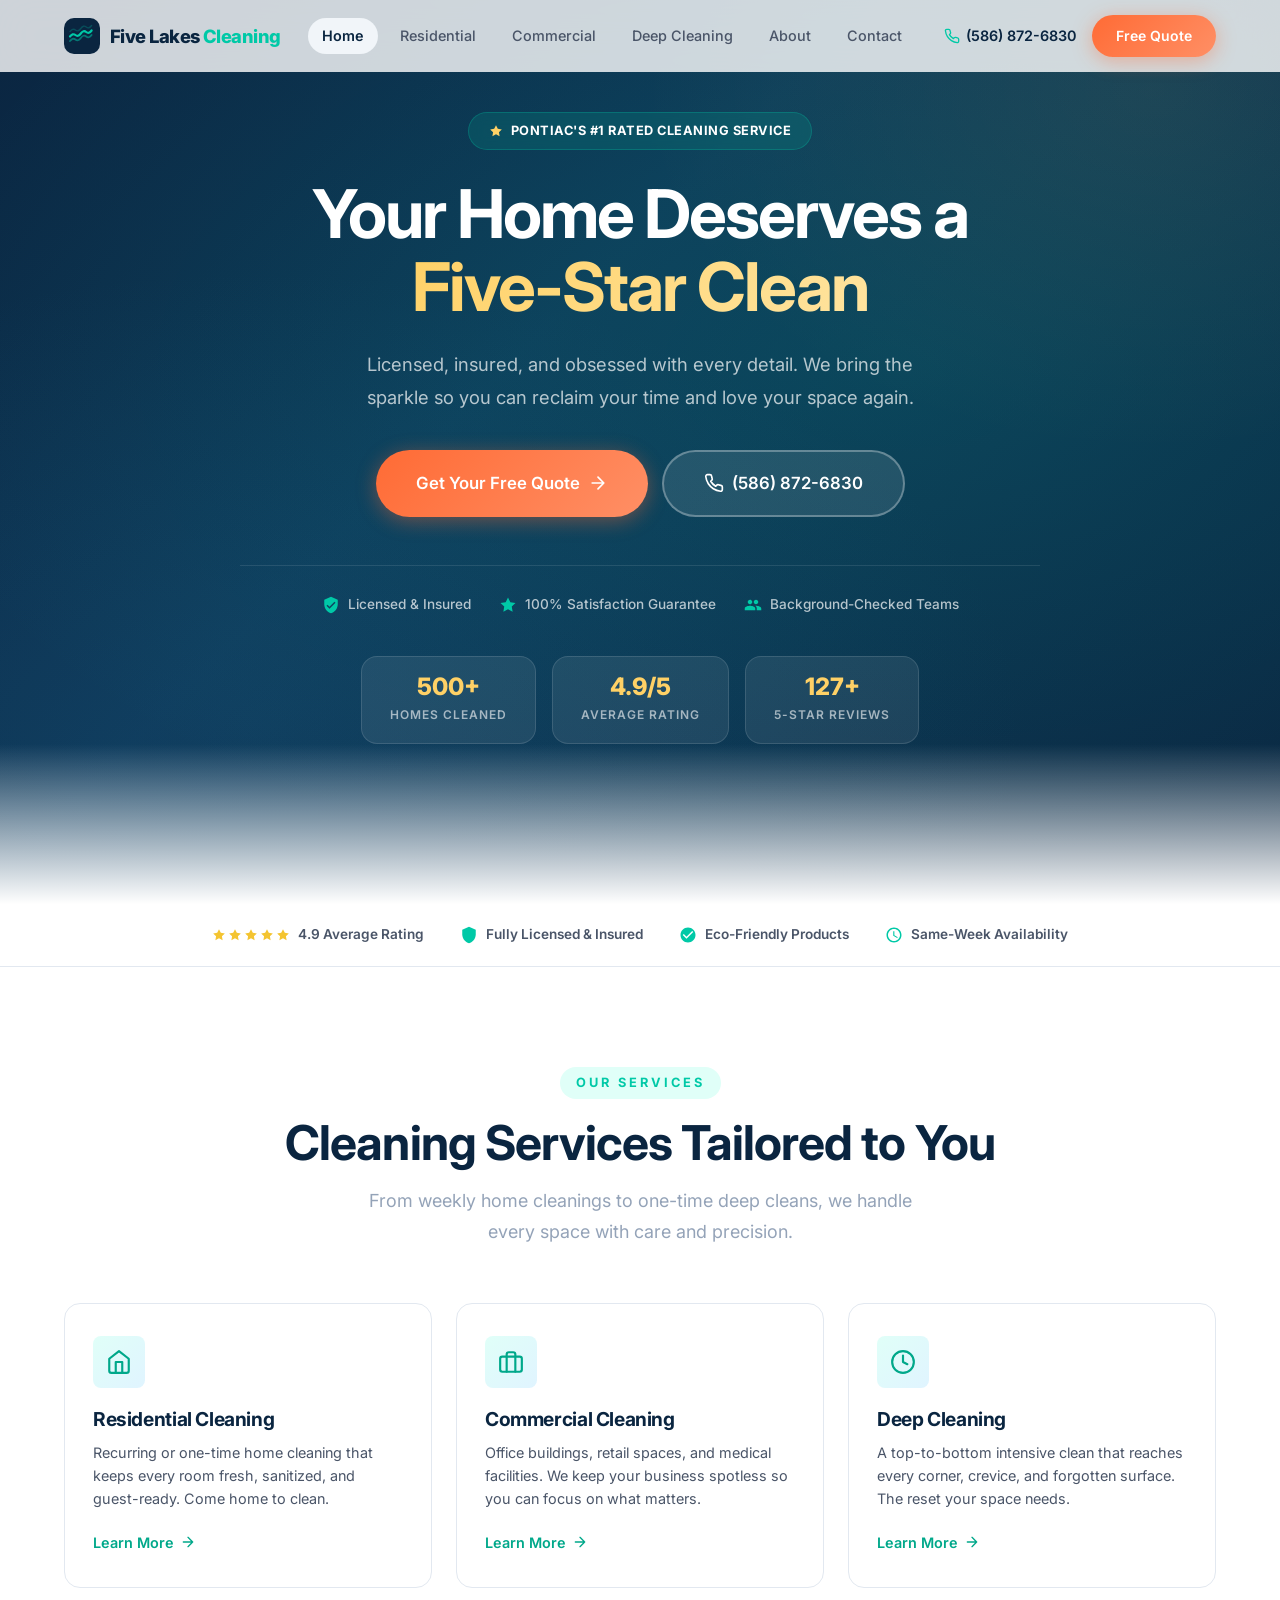
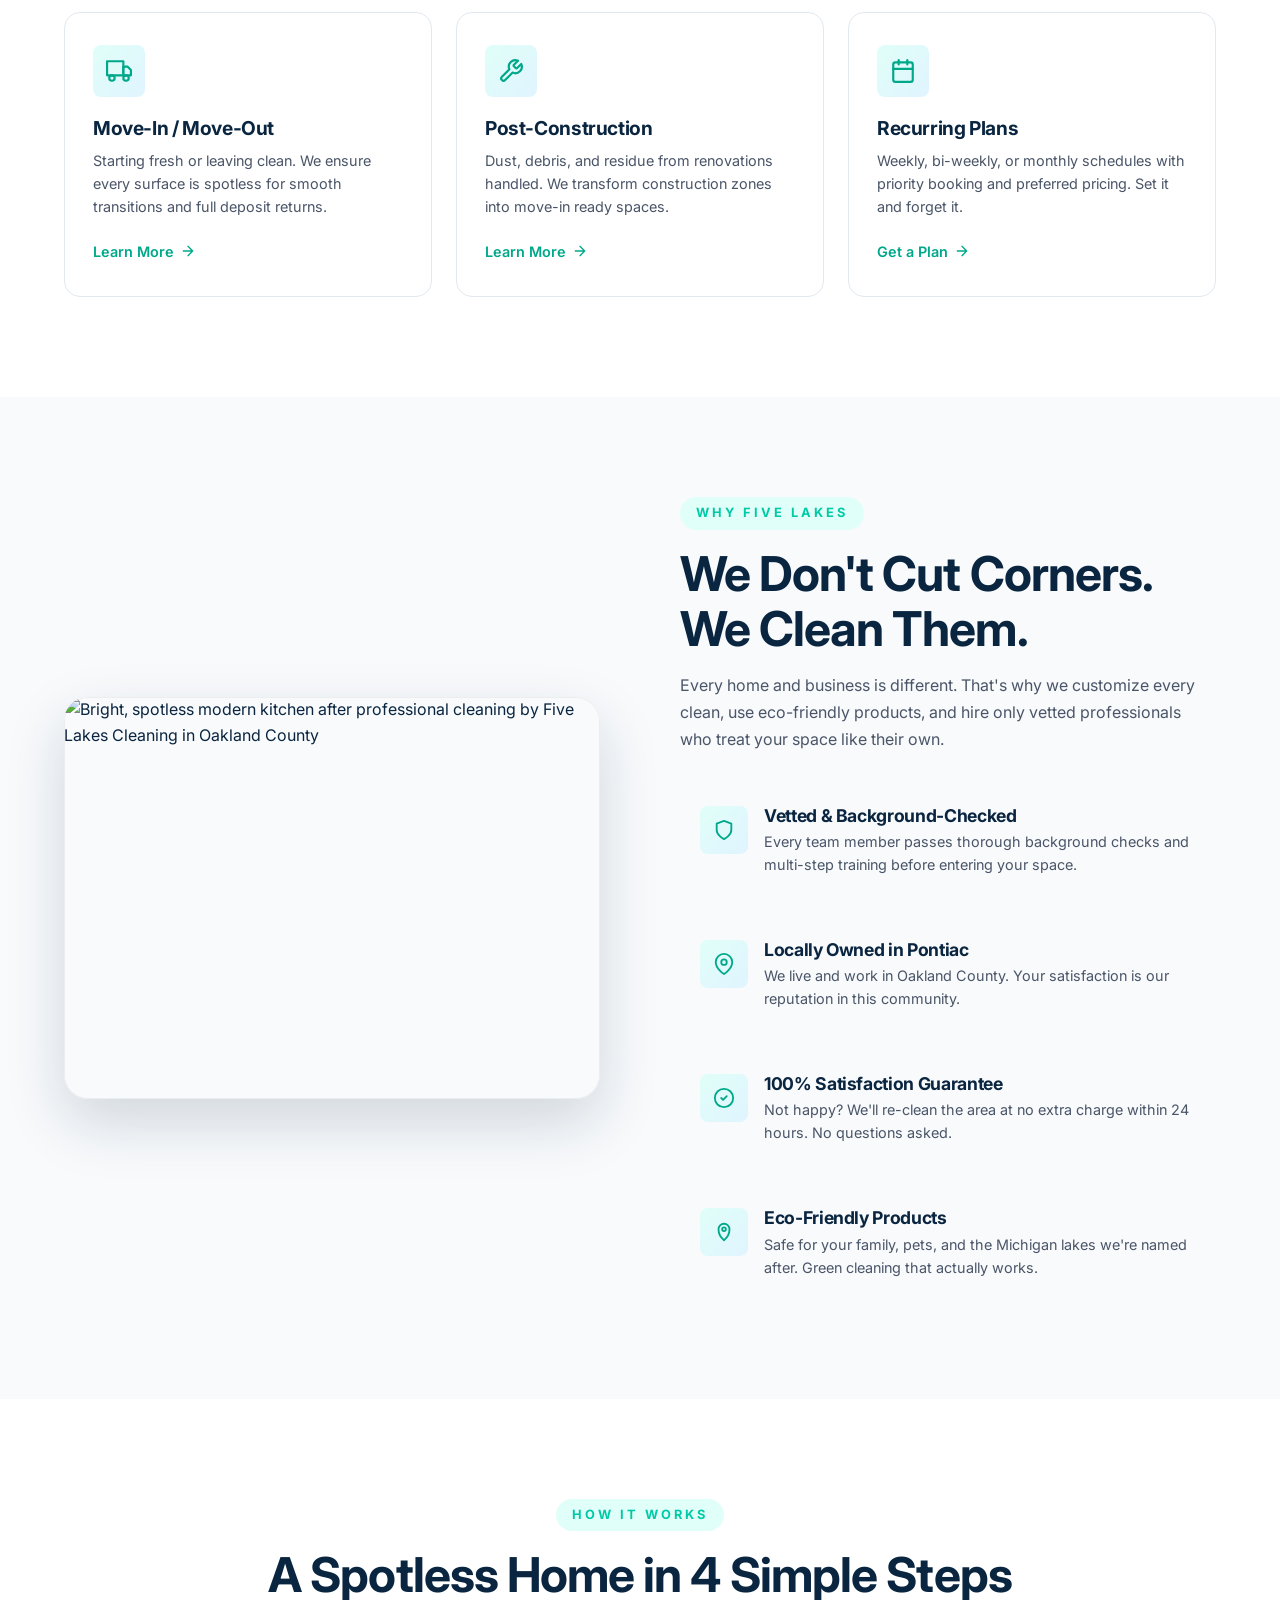
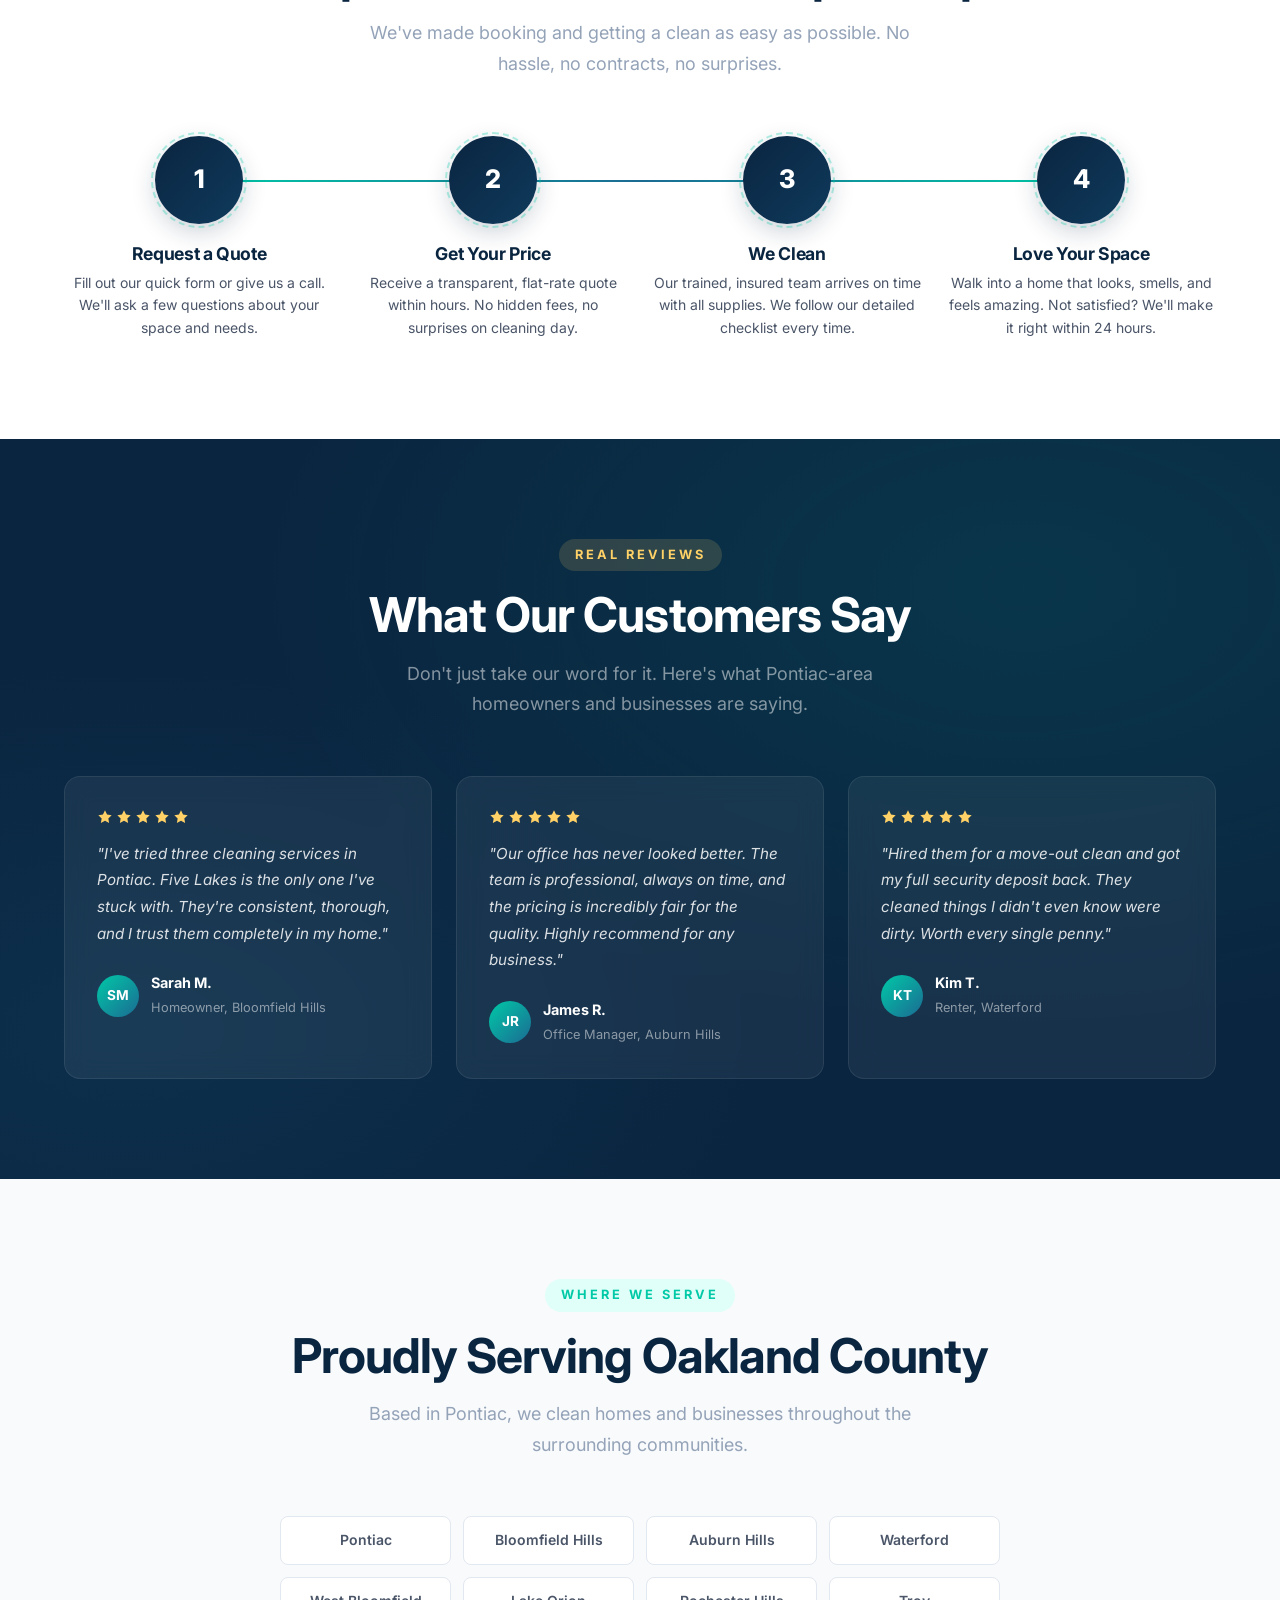
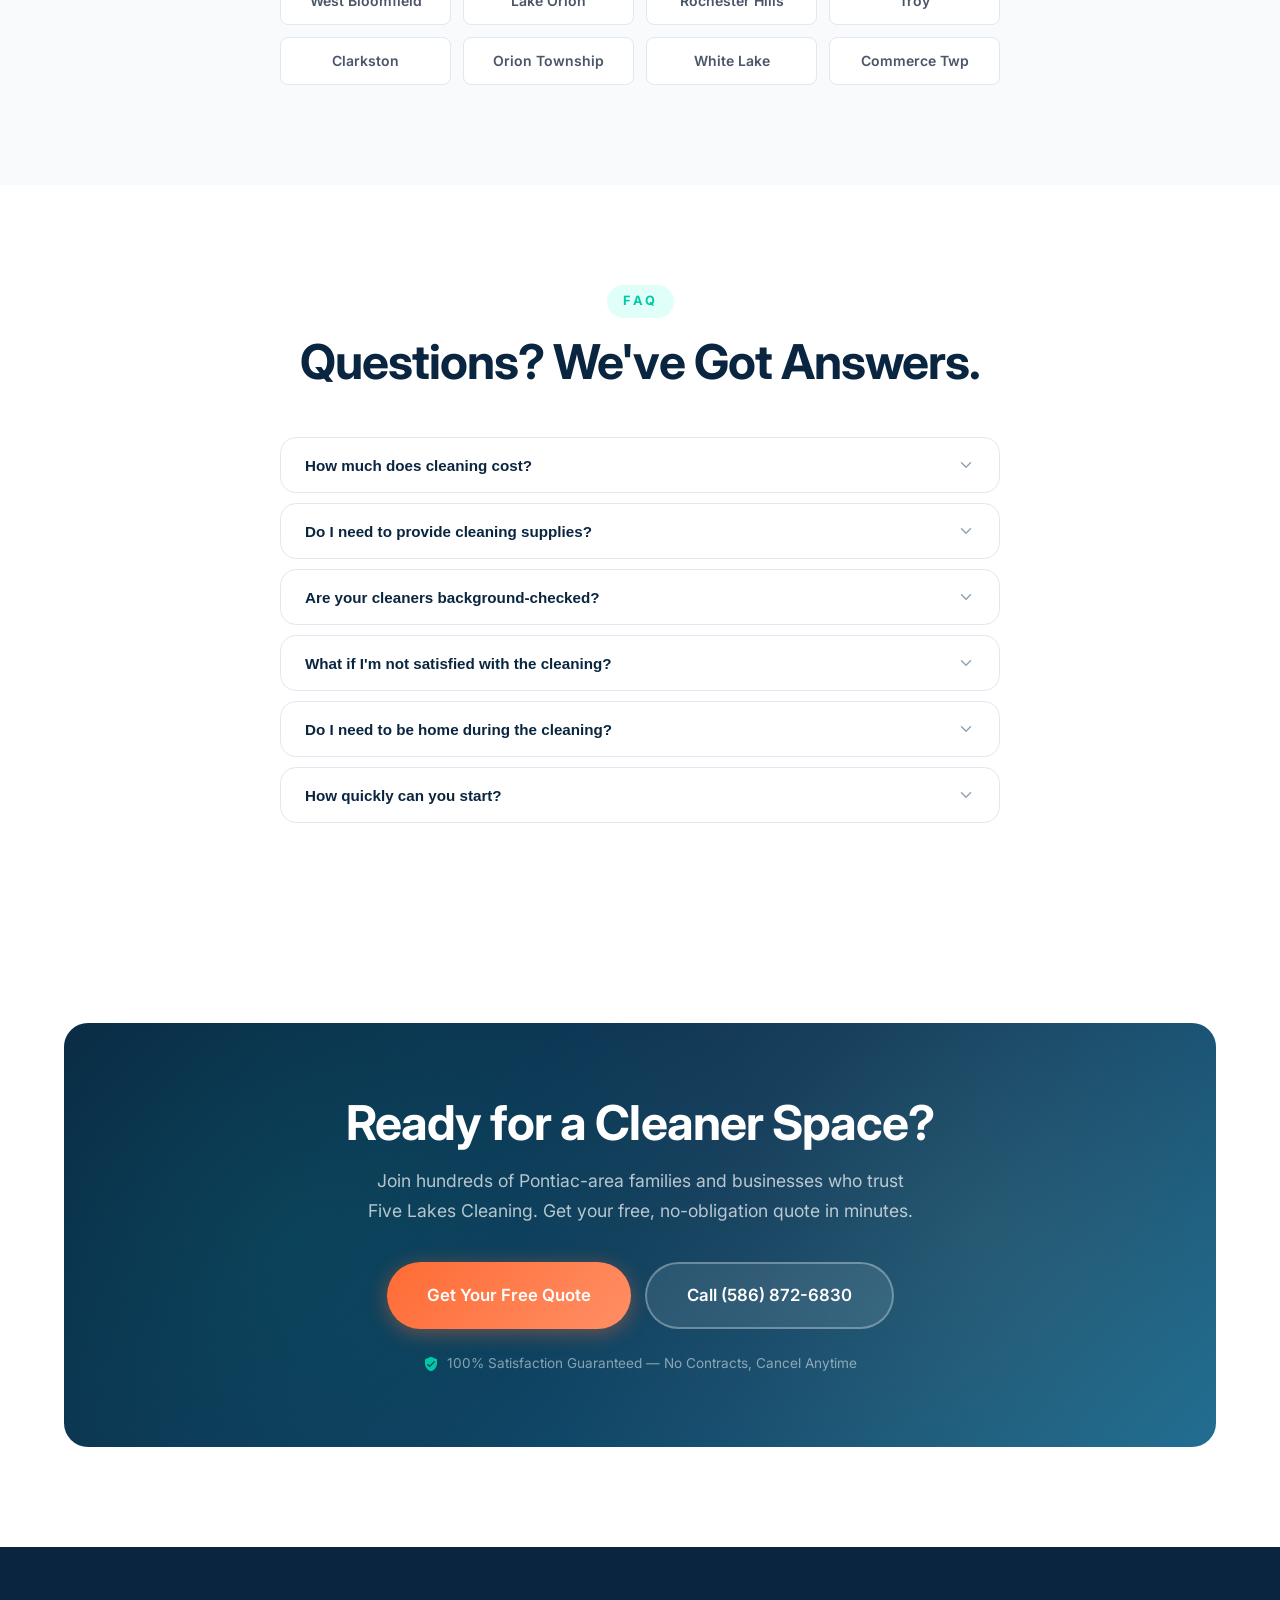
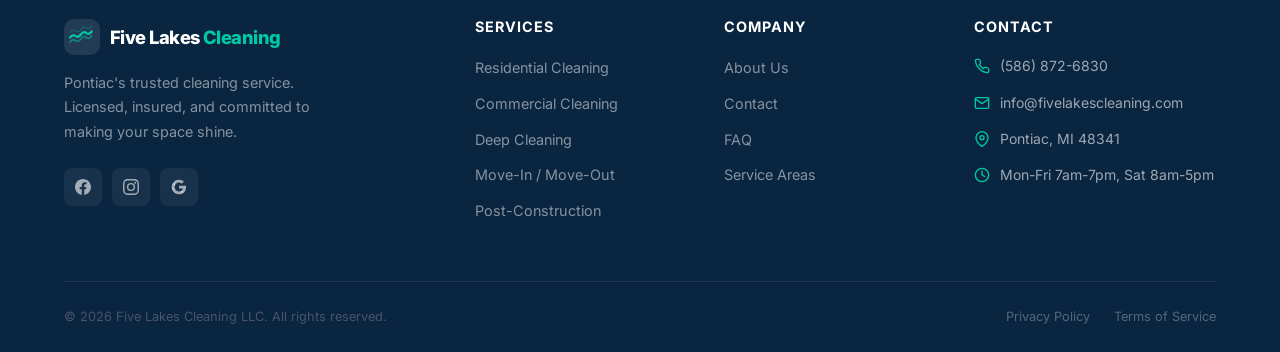
==== commit 387e67eb: "Redesigned logo, fixed mobile nav overlay, contact page hero, and logo across all pages" ====
--- a/index.html
+++ b/index.html
@@ -101,13 +101,13 @@
   <header class="header" role="banner">
     <nav class="nav" aria-label="Main navigation">
       <a href="/" class="logo" aria-label="Five Lakes Cleaning - Home">
-        <svg viewBox="0 0 40 40" fill="none" xmlns="http://www.w3.org/2000/svg">
-          <circle cx="20" cy="20" r="20" fill="#0B3D5C"/>
-          <path d="M8 22c2-3 4-4 6-2s4 1 6-2 4-4 6-2 4 1 6-2" stroke="#3AAFA9" stroke-width="2.5" stroke-linecap="round" fill="none"/>
-          <path d="M8 27c2-3 4-4 6-2s4 1 6-2 4-4 6-2 4 1 6-2" stroke="#3AAFA9" stroke-width="2" stroke-linecap="round" fill="none" opacity="0.6"/>
-          <path d="M14 10l2 6h6l-5 3.5 2 6-5-3.5-5 3.5 2-6L6 16h6l2-6z" fill="#F4C430" stroke="none"/>
+        <svg viewBox="0 0 36 36" fill="none" xmlns="http://www.w3.org/2000/svg">
+          <rect width="36" height="36" rx="10" fill="#0A2540"/>
+          <path d="M6 18.5c1.8-2.2 3.6-3 5.4-1.5s3.6 1 5.4-1.5 3.6-3 5.4-1.5 3.6 1 5.4-1.5" stroke="#00C9A7" stroke-width="2.2" stroke-linecap="round" fill="none"/>
+          <path d="M6 23c1.8-2.2 3.6-3 5.4-1.5s3.6 1 5.4-1.5 3.6-3 5.4-1.5 3.6 1 5.4-1.5" stroke="#00C9A7" stroke-width="1.8" stroke-linecap="round" fill="none" opacity="0.5"/>
+          <path d="M6 13.5c1.8-2.2 3.6-3 5.4-1.5s3.6 1 5.4-1.5 3.6-3 5.4-1.5 3.6 1 5.4-1.5" stroke="#00C9A7" stroke-width="1.4" stroke-linecap="round" fill="none" opacity="0.25"/>
         </svg>
-        Five Lakes <span>Cleaning</span>
+        <div class="logo-text">Five Lakes <span>Cleaning</span></div>
       </a>
 
       <div class="nav-links">
@@ -572,13 +572,13 @@
       <div class="footer-grid">
         <div class="footer-brand">
           <a href="/" class="logo" style="color:#fff; margin-bottom:16px;">
-            <svg viewBox="0 0 40 40" fill="none" xmlns="http://www.w3.org/2000/svg" width="36" height="36">
-              <circle cx="20" cy="20" r="20" fill="#0B3D5C"/>
-              <path d="M8 22c2-3 4-4 6-2s4 1 6-2 4-4 6-2 4 1 6-2" stroke="#3AAFA9" stroke-width="2.5" stroke-linecap="round" fill="none"/>
-              <path d="M8 27c2-3 4-4 6-2s4 1 6-2 4-4 6-2 4 1 6-2" stroke="#3AAFA9" stroke-width="2" stroke-linecap="round" fill="none" opacity="0.6"/>
-              <path d="M14 10l2 6h6l-5 3.5 2 6-5-3.5-5 3.5 2-6L6 16h6l2-6z" fill="#F4C430"/>
+            <svg viewBox="0 0 36 36" fill="none" xmlns="http://www.w3.org/2000/svg" width="36" height="36">
+              <rect width="36" height="36" rx="10" fill="rgba(255,255,255,0.1)"/>
+              <path d="M6 18.5c1.8-2.2 3.6-3 5.4-1.5s3.6 1 5.4-1.5 3.6-3 5.4-1.5 3.6 1 5.4-1.5" stroke="#00C9A7" stroke-width="2.2" stroke-linecap="round" fill="none"/>
+              <path d="M6 23c1.8-2.2 3.6-3 5.4-1.5s3.6 1 5.4-1.5 3.6-3 5.4-1.5 3.6 1 5.4-1.5" stroke="#00C9A7" stroke-width="1.8" stroke-linecap="round" fill="none" opacity="0.5"/>
+              <path d="M6 13.5c1.8-2.2 3.6-3 5.4-1.5s3.6 1 5.4-1.5 3.6-3 5.4-1.5 3.6 1 5.4-1.5" stroke="#00C9A7" stroke-width="1.4" stroke-linecap="round" fill="none" opacity="0.25"/>
             </svg>
-            Five Lakes <span>Cleaning</span>
+            <div class="logo-text">Five Lakes <span>Cleaning</span></div>
           </a>
           <p>Pontiac's trusted cleaning service. Licensed, insured, and committed to making your space shine.</p>
           <div class="footer-social">
--- a/css/styles.css
+++ b/css/styles.css
@@ -251,15 +251,28 @@
   display: flex;
   align-items: center;
   gap: 10px;
-  font-size: 1.3rem;
-  font-weight: 800;
   color: var(--primary);
   z-index: 1001;
-  letter-spacing: -0.02em;
-}
-
-.logo svg { width: 36px; height: 36px; }
-.logo span { color: var(--secondary); }
+  flex-shrink: 0;
+}
+
+.logo svg {
+  width: 36px;
+  height: 36px;
+  flex-shrink: 0;
+}
+
+.logo-text {
+  font-size: 1.15rem;
+  font-weight: 800;
+  letter-spacing: -0.03em;
+  line-height: 1.1;
+  white-space: nowrap;
+}
+
+.logo-text span {
+  color: var(--secondary);
+}
 
 .nav-links {
   display: flex;
@@ -1066,6 +1079,23 @@
 
 .footer-social svg { width: 16px; height: 16px; }
 
+/* Constrain ALL footer SVGs to prevent blowup */
+.footer svg {
+  width: 18px;
+  height: 18px;
+  flex-shrink: 0;
+}
+
+.footer .logo svg {
+  width: 36px;
+  height: 36px;
+}
+
+.footer .footer-social a svg {
+  width: 16px;
+  height: 16px;
+}
+
 .footer h4 {
   color: var(--white);
   margin-bottom: 20px;
@@ -1115,8 +1145,8 @@
 
 /* ===== SERVICE PAGE STYLES ===== */
 .page-hero {
-  padding: calc(var(--header-height) + 60px) 0 60px;
-  background: linear-gradient(135deg, var(--primary) 0%, var(--primary-mid) 100%);
+  padding: calc(var(--header-height) + 80px) 0 80px;
+  background: var(--primary);
   color: var(--white);
   text-align: center;
   position: relative;
@@ -1127,7 +1157,65 @@
   content: '';
   position: absolute;
   inset: 0;
-  background: radial-gradient(ellipse 60% 60% at 50% 80%, rgba(0,201,167,0.1), transparent);
+  background:
+    linear-gradient(135deg, rgba(10,37,64,0.92), rgba(15,58,92,0.8));
+  z-index: 1;
+}
+
+.page-hero > * { position: relative; z-index: 2; }
+
+/* Video background for service page heroes */
+.page-hero-video {
+  position: absolute;
+  inset: 0;
+  z-index: 0;
+}
+
+.page-hero-video video {
+  width: 100%;
+  height: 100%;
+  object-fit: cover;
+}
+
+/* Constrain all SVGs in page-hero too */
+.page-hero svg { width: 14px; height: 14px; }
+
+/* Contact page hero overrides */
+.page-hero--contact { padding: calc(var(--header-height) + 48px) 0 48px; }
+
+.page-hero-headline {
+  color: var(--white);
+  margin-bottom: 12px;
+}
+
+.page-hero-subtext {
+  color: rgba(255,255,255,0.7);
+  max-width: 560px;
+  margin: 0 auto 20px;
+  font-size: 1.05rem;
+}
+
+.page-hero-badges {
+  display: flex;
+  flex-wrap: wrap;
+  justify-content: center;
+  gap: 10px;
+}
+
+.page-hero-badges span,
+.page-hero-badges .badge {
+  display: inline-flex;
+  align-items: center;
+  gap: 6px;
+  background: rgba(255,255,255,0.08);
+  border: 1px solid rgba(255,255,255,0.12);
+  padding: 6px 14px;
+  border-radius: var(--radius-full);
+  font-size: 0.75rem;
+  font-weight: 700;
+  letter-spacing: 1px;
+  text-transform: uppercase;
+  color: rgba(255,255,255,0.7);
 }
 
 .page-hero .section-label {
@@ -1196,10 +1284,19 @@
 .sidebar-card h3 { font-size: 1.1rem; margin-bottom: 16px; }
 .sidebar-card .btn { width: 100%; margin-top: 12px; }
 
-.sidebar-card svg {
+.sidebar-card svg,
+.service-sidebar svg {
   width: 20px;
   height: 20px;
+  max-width: 20px;
+  max-height: 20px;
   flex-shrink: 0;
+}
+
+/* Override any inline SVGs that may be larger */
+.service-detail svg:not(.logo svg) {
+  max-width: 24px;
+  max-height: 24px;
 }
 
 .sidebar-card p { font-size: 0.9rem; line-height: 1.6; }
@@ -1506,7 +1603,8 @@
   section { padding: 72px 0; }
 
   .nav-links,
-  .nav-cta .btn { display: none; }
+  .nav-cta .btn,
+  .nav-cta .nav-phone { display: none; }
   .menu-toggle { display: flex; }
 
   .nav-links.mobile-open {
@@ -1514,16 +1612,55 @@
     flex-direction: column;
     position: fixed;
     inset: 0;
-    background: var(--white);
-    padding: 100px 24px 40px;
-    gap: 8px;
+    background: var(--primary);
+    padding: 0 24px;
+    padding-top: calc(var(--header-height) + 20px);
+    gap: 4px;
     z-index: 999;
+    animation: mobileNavIn 0.3s ease;
   }
 
   .nav-links.mobile-open a {
-    font-size: 1.1rem;
-    padding: 14px 20px;
+    font-size: 1.15rem;
+    font-weight: 600;
+    padding: 16px 20px;
     border-radius: var(--radius-sm);
+    color: rgba(255,255,255,0.8);
+    border-bottom: 1px solid rgba(255,255,255,0.06);
+  }
+
+  .nav-links.mobile-open a:hover,
+  .nav-links.mobile-open a.active {
+    color: var(--white);
+    background: rgba(255,255,255,0.08);
+  }
+
+  /* Mobile nav CTA at bottom */
+  .nav-links.mobile-open::after {
+    content: 'Call (586) 872-6830';
+    display: block;
+    text-align: center;
+    margin-top: 20px;
+    padding: 16px;
+    background: linear-gradient(135deg, var(--accent), #FF8F65);
+    border-radius: var(--radius-full);
+    color: var(--white);
+    font-weight: 700;
+    font-size: 1.05rem;
+  }
+
+  /* Header bg when mobile open */
+  .header:has(.mobile-open) {
+    background: var(--primary);
+  }
+
+  .header:has(.mobile-open) .logo { color: var(--white); }
+  .header:has(.mobile-open) .logo-text span { color: var(--secondary); }
+  .header:has(.mobile-open) .menu-toggle span { background: var(--white); }
+
+  @keyframes mobileNavIn {
+    from { opacity: 0; transform: translateY(-10px); }
+    to { opacity: 1; transform: translateY(0); }
   }
 
   .hero { min-height: auto; padding: 120px 0 100px; }
